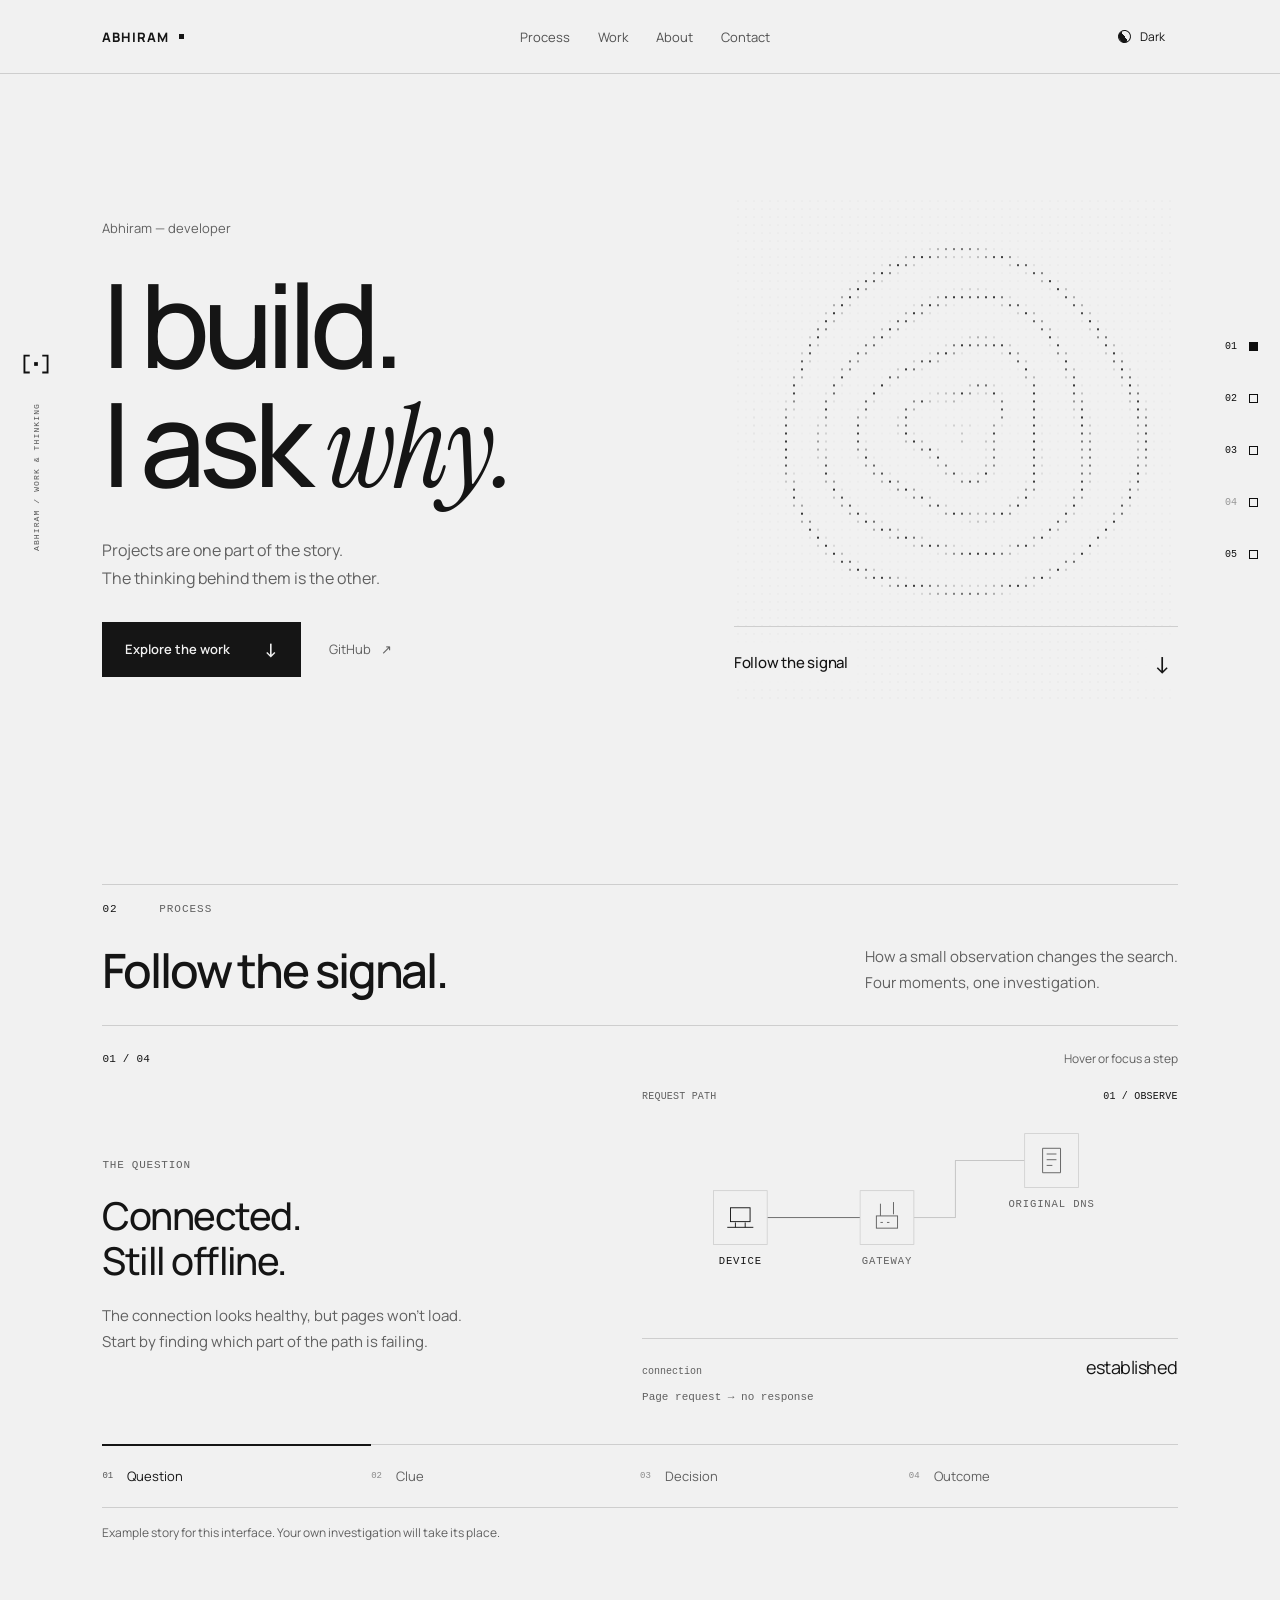
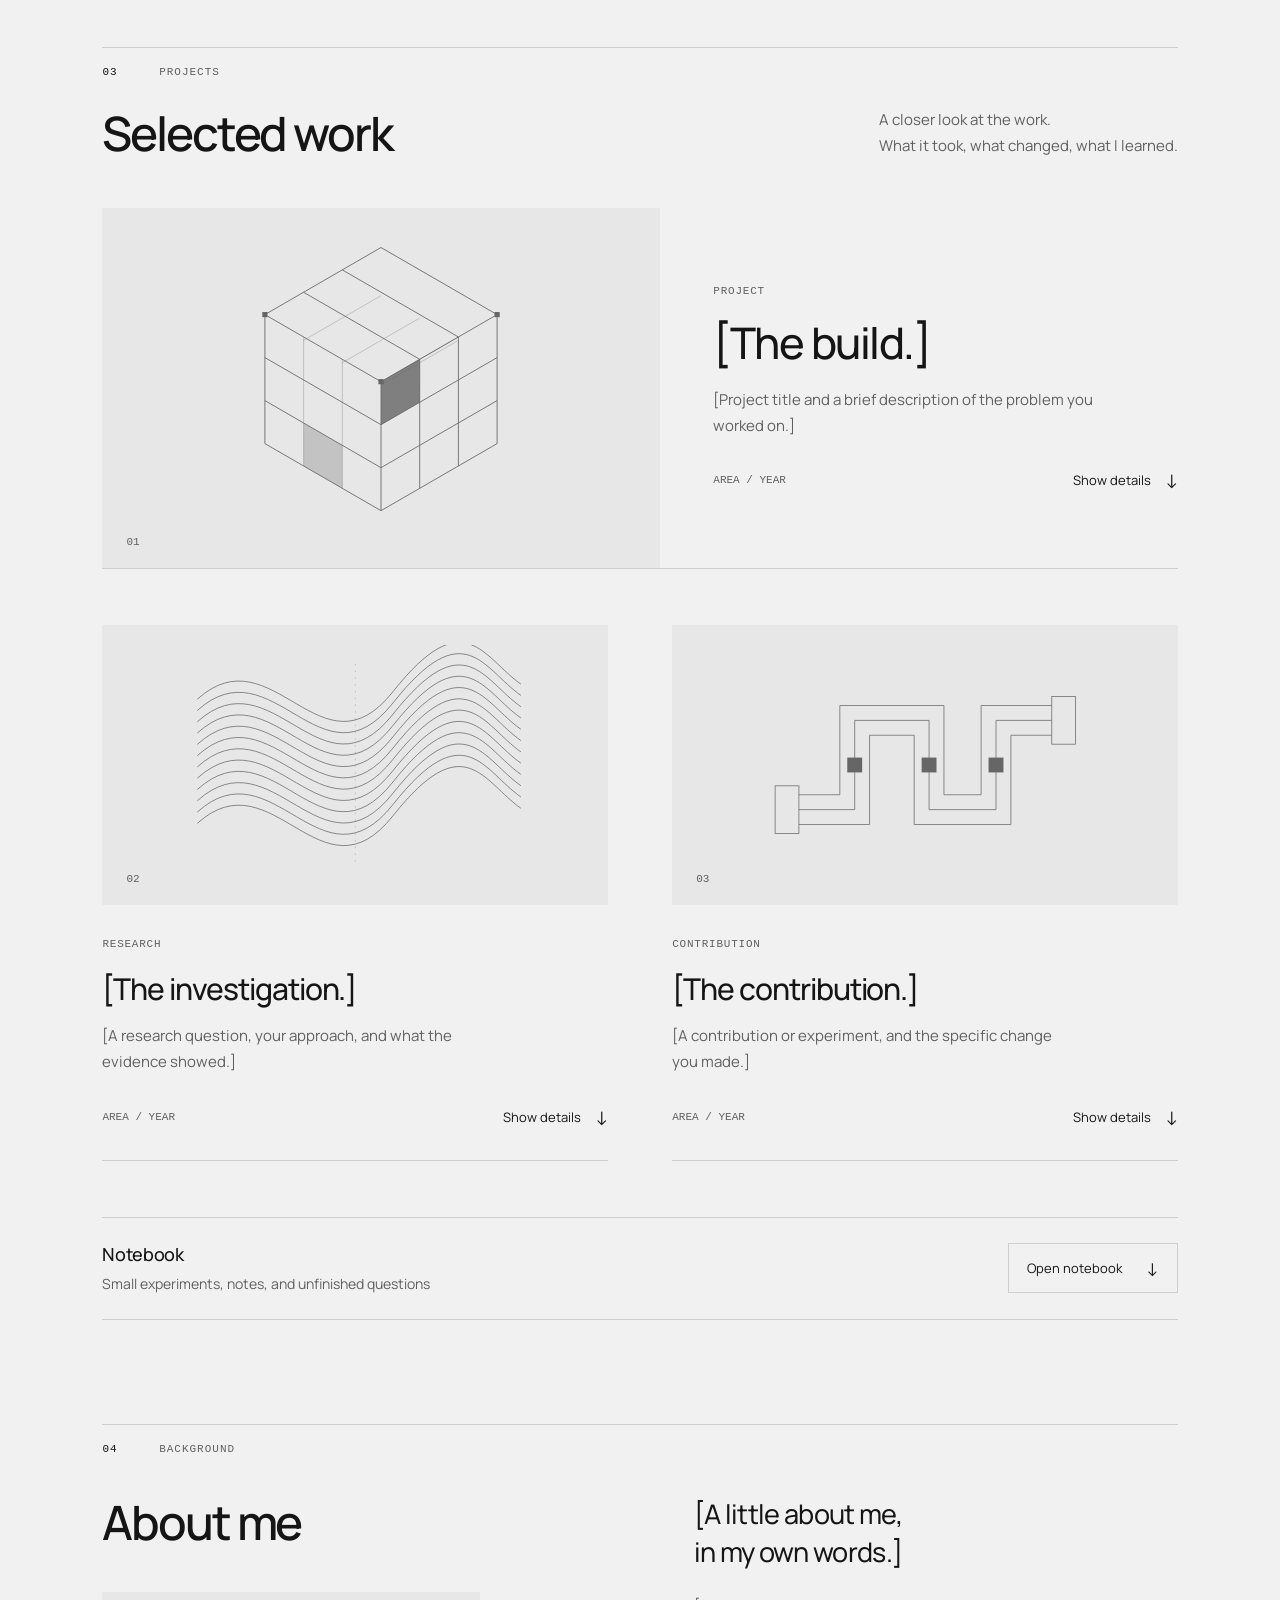
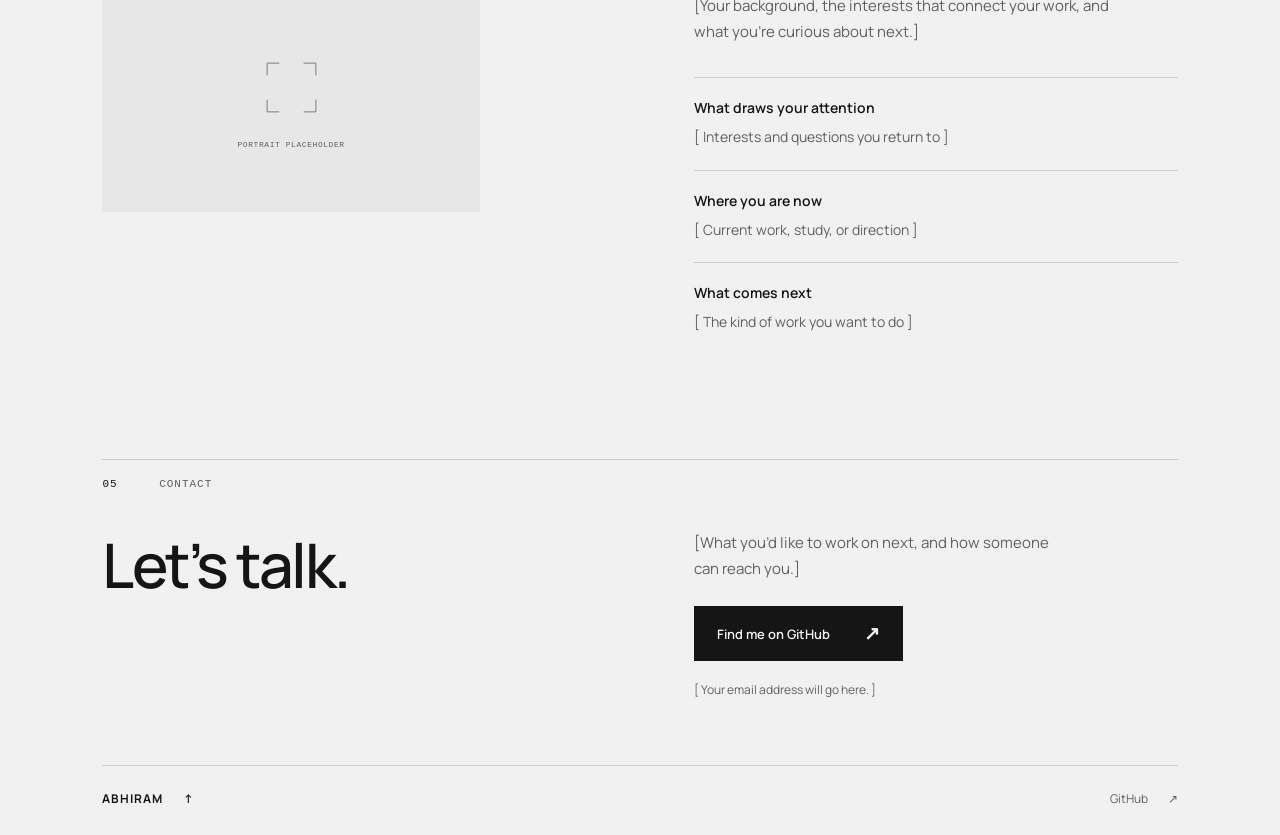
==== index.html @ 089c6322 "feat: refine interface and add touch-friendly mobile navigation" ====
<!doctype html>
<html lang="en">
<head>
  <meta charset="UTF-8">
  <meta name="viewport" content="width=device-width, initial-scale=1, viewport-fit=cover">
  <meta name="description" content="Abhiram’s developer portfolio. Projects, experiments, and the thinking behind them. Content preview.">
  <meta name="theme-color" content="#f1f1f1">
  <script>
    (() => {
      let theme;
      try { theme = localStorage.getItem('portfolio-theme'); } catch {}
      document.documentElement.dataset.theme = theme === 'dark' || theme === 'light'
        ? theme : matchMedia('(prefers-color-scheme: dark)').matches ? 'dark' : 'light';
    })();
  </script>
  <title>Abhiram — Work &amp; thinking</title>
  <link rel="icon" href="./favicon.svg" type="image/svg+xml">
  <link rel="preload" href="./assets/fonts/manrope-variable.ttf" as="font" type="font/ttf" crossorigin>
  <link rel="stylesheet" href="./styles.css?v=20261021.ui">
  <script src="./app.js?v=20261021.ui" defer></script>
</head>
<body>
  <a class="skip-link" href="#main">Skip to content</a>
  <header class="site-header" data-adaptive>
    <a class="wordmark" href="#top" aria-label="Abhiram, back to top">ABHIRAM<span class="brand-pixel" aria-hidden="true"></span></a>
    <nav aria-label="Main navigation">
      <a class="mobile-home" href="#top">Top</a>
      <a href="#story">Process</a>
      <a href="#work">Work</a>
      <a href="#about">About</a>
      <a href="#contact">Contact</a>
    </nav>
    <div class="header-tools">
      <button class="theme-toggle" type="button" aria-label="Switch to dark mode" aria-pressed="false">
        <span class="theme-symbol" aria-hidden="true"></span><span class="theme-label">Dark</span>
      </button>
    </div>
  </header>

  <a class="identity-rail" href="#top" aria-label="Abhiram, return to top">
    <svg viewBox="0 0 48 48" aria-hidden="true"><path d="M4 9h10v3H7v24h7v3H4zm30 0h10v30H34v-3h7V12h-7z" fill="currentColor"/><path d="M21 21h6v6h-6z" fill="currentColor"/></svg>
    <span aria-hidden="true">ABHIRAM / WORK &amp; THINKING</span>
  </a>

  <aside class="page-index" aria-label="Page sections">
    <a href="#top" aria-label="Introduction" data-label="Intro" aria-current="location"><span>01</span></a>
    <a href="#story" aria-label="Interactive story" data-label="Process"><span>02</span></a>
    <a href="#work" aria-label="Selected work" data-label="Work"><span>03</span></a>
    <a href="#about" aria-label="About" data-label="About"><span>04</span></a>
    <a href="#contact" aria-label="Contact" data-label="Contact"><span>05</span></a>
    <i class="index-runner" aria-hidden="true"><b></b><b></b><b></b></i>
  </aside>

  <a class="fixed-top" href="#top" aria-label="Back to top" data-adaptive><span aria-hidden="true">↑</span><small aria-hidden="true">TOP</small></a>

  <main id="main">
    <section class="hero section" id="top" aria-labelledby="hero-title">
      <div class="hero-grid">
        <div class="hero-copy">
          <p class="hero-intro">Abhiram — developer</p>
          <h1 id="hero-title">I build.<br>I ask <em>why.</em></h1>
          <p class="hero-description">Projects are one part of the story.<br> The thinking behind them is the other.</p>
          <div class="hero-actions"><a class="button solid pixel-surface" data-invert-surface href="#work" data-pixels="follow"><canvas aria-hidden="true"></canvas><span data-shield>Explore the work <span aria-hidden="true">↓</span></span></a><a class="inline-link" href="https://github.com/k-abhiram21" target="_blank" rel="noreferrer">GitHub <span aria-hidden="true">↗</span></a></div>
        </div>
        <a class="hero-art pixel-surface" href="#story" data-pixels="follow" data-pixel-mark="contours" aria-label="Explore the interactive story">
          <canvas aria-hidden="true"></canvas>
          <div class="art-bottom"><span>Follow the signal</span><span class="art-link-icon" aria-hidden="true">↓</span></div>
        </a>
      </div>
    </section>

    <section class="story section" id="story" aria-labelledby="story-title">
      <div class="section-topline"><span><b>02</b> PROCESS</span></div>
      <div class="story-heading-row" data-reveal><h2 id="story-title">Follow the signal.</h2><p>How a small observation changes the search.<br>Four moments, one investigation.</p></div>
      <div class="story-machine pixel-surface" data-reveal data-pixels="follow">
        <canvas aria-hidden="true"></canvas>

        <div class="story-top" data-shield><span id="story-counter">01 / 04</span><span class="story-instruction"><span class="hover-instruction">Hover or focus a step</span><span class="touch-instruction">Tap a step to explore</span></span></div>
        <div class="story-content">
          <div class="story-copy" aria-live="polite" aria-atomic="true" data-shield>
            <p class="eyebrow" id="story-eyebrow">THE QUESTION</p>
            <h3 id="story-heading">Connected.<br>Still offline.</h3>
            <p id="story-description">The connection looks healthy, but pages won’t load. Start by finding which part of the path is failing.</p>
          </div>
          <div class="investigation-visual" data-pixel-occluder>
            <div class="trace-caption"><span>REQUEST PATH</span><span id="trace-status">01 / OBSERVE</span></div>
            <div class="signal-diagram" data-step="0" aria-hidden="true">
              <svg class="network-map" viewBox="0 0 540 270">
                <path class="route route-link" d="M95 132H209"/>
                <path class="route route-original" d="M275 132H326V62H411"/>
                <path class="route route-alternate" d="M275 132H326V208H411"/>
                <path class="packet packet-link" pathLength="100" d="M95 132H209"/>
                <path class="packet packet-original" pathLength="100" d="M275 132H326V62H411"/>
                <path class="packet packet-alternate" pathLength="100" d="M275 132H326V208H411"/>
                <g class="network-node device-node" transform="translate(62 132)"><rect class="node-frame" x="-33" y="-33" width="66" height="66"/><g class="map-icon"><rect x="-12" y="-12" width="24" height="17"/><path d="M-16 12h32M-6 6v6m12-6v6"/></g><text y="57">DEVICE</text></g>
                <g class="network-node gateway-node" transform="translate(242 132)"><rect class="node-frame" x="-33" y="-33" width="66" height="66"/><g class="map-icon"><rect x="-13" y="-2" width="26" height="15"/><path d="M-8-2v-15m16 13v-15M-8 6h3m5 0h3"/></g><text y="57">GATEWAY</text></g>
                <g class="network-node original-node" transform="translate(444 62)"><rect class="node-frame" x="-33" y="-33" width="66" height="66"/><g class="map-icon"><path d="M-11-15h22v30h-22zM-6-8H6M-6-1H6M-6 6h7"/></g><text y="57">ORIGINAL DNS</text><text class="failure-note" y="-48">TIMEOUT</text></g>
                <g class="network-node alternate-node" transform="translate(444 208)"><rect class="node-frame" x="-33" y="-33" width="66" height="66"/><g class="map-icon alternate-server"><path d="M-11-15h22v30h-22zM-6-8H6M-6-1H6M-6 6h7"/></g><path class="resolved-check" d="M-12 0l8 8L13-9"/><text y="57">ALTERNATE DNS</text></g>
                <g class="fault-marker" transform="translate(351 62)"><rect x="-8" y="-8" width="16" height="16"/><path d="M-3-3l6 6m0-6l-6 6"/></g>
              </svg>
            </div>
            <div class="trace-readout"><div><span class="readout-key" id="trace-command">connection</span><span id="trace-result">established</span></div><div class="trace-detail" id="trace-detail">Page request → no response</div></div>
          </div>
        </div>
        <div class="story-controls" data-shield style="--step:0">
          <div class="story-steps" role="group" aria-label="Choose a story step">
            <button type="button" data-step="0" aria-pressed="true"><span>01</span> Question</button>
            <button type="button" data-step="1" aria-pressed="false"><span>02</span> Clue</button>
            <button type="button" data-step="2" aria-pressed="false"><span>03</span> Decision</button>
            <button type="button" data-step="3" aria-pressed="false"><span>04</span> Outcome</button>
          </div>
        </div>
      </div>
      <p class="section-footnote">Example story for this interface. Your own investigation will take its place.</p>
    </section>

    <section class="work section" id="work" aria-labelledby="work-title">
      <div class="section-topline"><span><b>03</b> PROJECTS</span></div>
      <div class="work-heading-row" data-reveal><h2 id="work-title">Selected work</h2><p>A closer look at the work.<br>What it took, what changed, what I learned.</p></div>
      <details class="project featured" data-reveal>
        <summary class="pixel-surface" data-pixels="follow">
          <canvas aria-hidden="true"></canvas>
          <div class="project-visual visual-one" aria-hidden="true"><span class="cover-index">01</span><svg class="cover-art architecture-art" data-pixel-occluder viewBox="0 0 500 360"><g fill="none" stroke="currentColor" stroke-width="1"><path d="M115 135l135-78 135 78v150l-135 78-135-78z" transform="translate(0 -35)"/><path d="M115 100l135 78 135-78M250 178v150M160 74l135 78v150M205 48l135 78v150M115 150l135 78 135-78M115 200l135 78 135-78"/><path d="M160 126v150m45-124v150M250 78l-90 52m135-26l-90 52m135-26l-90 52M295 152l-45 26m90-52l-45 26" opacity=".35"/></g><g fill="currentColor"><path d="M250 178l45-26v50l-45 26z" opacity=".8"/><path d="M160 226l45 26v50l-45-26z" opacity=".28"/><rect x="247" y="175" width="6" height="6"/><rect x="112" y="97" width="6" height="6"/><rect x="382" y="97" width="6" height="6"/></g></svg></div>
          <div class="project-copy" data-shield><span class="eyebrow">PROJECT</span><h3>[The build.]</h3><p>[Project title and a brief description of the problem you worked on.]</p><div class="project-meta"><span>AREA / YEAR</span><span class="project-open"><span class="when-closed">Show details</span><span class="when-open">Close details</span><i aria-hidden="true">↓</i></span></div></div>
        </summary>
        <div class="project-detail"><div><h4 class="eyebrow">THE PROBLEM</h4><p>A concrete question or constraint.</p></div><div><h4 class="eyebrow">THE APPROACH</h4><p>Your decisions and contribution.</p></div><div><h4 class="eyebrow">THE EVIDENCE</h4><p>An outcome, limitation, or lesson.</p></div></div>
      </details>
      <div class="project-pair" data-reveal>
        <details class="project">
          <summary class="pixel-surface" data-pixels="follow"><canvas aria-hidden="true"></canvas><div class="project-visual visual-two" aria-hidden="true"><span class="cover-index">02</span><svg class="cover-art research-art" data-pixel-occluder viewBox="0 0 500 320"><g fill="none" stroke="currentColor" stroke-width="1"><path d="M40 72C140 -18 205 182 300 62S420 17 470 52"/><path d="M40 87C140 -3 205 197 300 77S420 32 470 67"/><path d="M40 102C140 12 205 212 300 92S420 47 470 82"/><path d="M40 117C140 27 205 227 300 107S420 62 470 97"/><path d="M40 132C140 42 205 242 300 122S420 77 470 112"/><path d="M40 147C140 57 205 257 300 137S420 92 470 127"/><path d="M40 162C140 72 205 272 300 152S420 107 470 142"/><path d="M40 177C140 87 205 287 300 167S420 122 470 157"/><path d="M40 192C140 102 205 302 300 182S420 137 470 172"/><path d="M40 207C140 117 205 317 300 197S420 152 470 187"/><path d="M40 222C140 132 205 332 300 212S420 167 470 202"/><path d="M40 237C140 147 205 347 300 227S420 182 470 217"/></g><path d="M250 25v270" stroke="currentColor" stroke-dasharray="2 7" opacity=".4"/></svg></div><div class="project-copy" data-shield><span class="eyebrow">RESEARCH</span><h3>[The investigation.]</h3><p>[A research question, your approach, and what the evidence showed.]</p><div class="project-meta"><span>AREA / YEAR</span><span class="project-open"><span class="when-closed">Show details</span><span class="when-open">Close details</span><i aria-hidden="true">↓</i></span></div></div></summary>
          <div class="project-detail"><div><h4 class="eyebrow">THE QUESTION</h4><p>What you wanted to understand.</p></div><div><h4 class="eyebrow">THE LEARNING</h4><p>What the evidence actually showed.</p></div></div>
        </details>
        <details class="project">
          <summary class="pixel-surface" data-pixels="follow"><canvas aria-hidden="true"></canvas><div class="project-visual visual-three" aria-hidden="true"><span class="cover-index">03</span><svg class="cover-art contribution-art" data-pixel-occluder viewBox="0 0 500 320"><g fill="none" stroke="currentColor" stroke-width="1"><path d="M80 220h75V100h100v120h90V100h75M80 200h55V80h140v120h50V80h95M80 240h95V120h60v120h130V120h55"/><rect x="48" y="188" width="32" height="64"/><rect x="420" y="68" width="32" height="64"/></g><g fill="currentColor"><rect x="145" y="150" width="20" height="20"/><rect x="245" y="150" width="20" height="20"/><rect x="335" y="150" width="20" height="20"/></g></svg></div><div class="project-copy" data-shield><span class="eyebrow">CONTRIBUTION</span><h3>[The contribution.]</h3><p>[A contribution or experiment, and the specific change you made.]</p><div class="project-meta"><span>AREA / YEAR</span><span class="project-open"><span class="when-closed">Show details</span><span class="when-open">Close details</span><i aria-hidden="true">↓</i></span></div></div></summary>
          <div class="project-detail"><div><h4 class="eyebrow">THE STARTING POINT</h4><p>The idea or limitation behind the work.</p></div><div><h4 class="eyebrow">THE RESULT</h4><p>A useful observation or next question.</p></div></div>
        </details>
      </div>
      <details class="notebook" id="notebook" data-reveal>
        <summary>
          <span class="notebook-label">Notebook<small>Small experiments, notes, and unfinished questions</small></span>
          <span class="notebook-action pixel-surface" data-pixels="clockwise"><canvas aria-hidden="true"></canvas><span data-shield><span class="when-closed">Open notebook</span><span class="when-open">Close notebook</span><i aria-hidden="true">↓</i></span></span>
        </summary>
        <div class="notebook-body"><p>[ A short note or experiment ]</p><p>[ An interesting failure or observation ]</p><p>[ A question still worth asking ]</p></div>
      </details>
    </section>

    <section class="about section" id="about" aria-labelledby="about-title">
      <div class="section-topline"><span><b>04</b> BACKGROUND</span></div>
      <div class="about-grid" data-reveal><div><h2 id="about-title">About me</h2><div class="portrait-placeholder pixel-surface" data-pixels="follow"><canvas aria-hidden="true"></canvas><span class="portrait-frame" aria-hidden="true"><svg viewBox="0 0 80 80"><path d="M10 25V10h15m30 0h15v15m0 30v15H55m-30 0H10V55"/></svg></span><small data-shield>PORTRAIT PLACEHOLDER</small></div></div><div class="about-copy"><p class="about-lead">[A little about me,<br>in my own words.]</p><p>[Your background, the interests that connect your work, and what you’re curious about next.]</p><div class="context-row"><div><h3>What draws your attention</h3><p>[ Interests and questions you return to ]</p></div></div><div class="context-row"><div><h3>Where you are now</h3><p>[ Current work, study, or direction ]</p></div></div><div class="context-row"><div><h3>What comes next</h3><p>[ The kind of work you want to do ]</p></div></div></div></div>
    </section>

    <section class="contact section" id="contact" aria-labelledby="contact-title">
      <div class="section-topline"><span><b>05</b> CONTACT</span></div>
      <div class="contact-grid" data-reveal><h2 id="contact-title">Let’s talk.</h2><div><p>[What you’d like to work on next, and how someone can reach you.]</p><a class="button solid pixel-surface" data-invert-surface href="https://github.com/k-abhiram21" target="_blank" rel="noreferrer" data-pixels="follow"><canvas aria-hidden="true"></canvas><span data-shield>Find me on GitHub <span aria-hidden="true">↗</span></span></a><p class="contact-note">[ Your email address will go here. ]</p></div></div>
      <footer class="site-footer"><a href="#top">ABHIRAM <span aria-hidden="true">↑</span></a><a href="https://github.com/k-abhiram21" target="_blank" rel="noreferrer">GitHub <span aria-hidden="true">↗</span></a></footer>
    </section>
  </main>
</body>
</html>
---- styles.css ----
@font-face{font-family:Manrope;src:url('./assets/fonts/manrope-variable.ttf') format('truetype');font-weight:200 800;font-style:normal;font-display:swap}
@font-face{font-family:'Instrument Serif';src:url('./assets/fonts/instrument-serif-italic.ttf') format('truetype');font-weight:400;font-style:italic;font-display:swap}
:root{--surface:#f1f1f1;--ink:#151515;--muted:#606060;--line:#cecece;--panel:#e7e7e7;--detail:#e9e9e9;--pixel-ink:#151515;--inverse-surface:#151515;--inverse-ink:#f1f1f1;--inverse-line:#454545;--graphic:#666;--sans:Manrope,Arial,Helvetica,sans-serif;--serif:'Instrument Serif',Georgia,serif;--mono:ui-monospace,SFMono-Regular,Consolas,monospace;--gutter:clamp(84px,8vw,132px);--ease:cubic-bezier(.2,.75,.2,1);color-scheme:light}
:root[data-theme="dark"]{--surface:#101010;--ink:#efefef;--muted:#a1a1a1;--line:#363636;--panel:#191919;--detail:#181818;--pixel-ink:#efefef;--inverse-surface:#efefef;--inverse-ink:#151515;--inverse-line:#ccc;--graphic:#a8a8a8;color-scheme:dark}
*{box-sizing:border-box}
html{scroll-behavior:smooth;scroll-padding-top:106px}
body{margin:0;background:var(--surface);color:var(--ink);font-family:var(--sans);font-size:16px;font-kerning:normal;-webkit-font-smoothing:antialiased}
::selection{background:var(--ink);color:var(--surface)}
a{color:inherit;text-decoration:none}
button,summary,a{-webkit-tap-highlight-color:transparent;touch-action:manipulation}
button{font:inherit;color:inherit;cursor:pointer}
h1,h2,h3,h4,p{margin:0}
h1,h2,h3{text-wrap:balance}
p{text-wrap:pretty}
em{font-family:var(--serif);font-weight:400;font-style:italic;letter-spacing:-.025em}
svg{display:block}
[hidden]{display:none!important}
:focus-visible{outline:1px solid currentColor;outline-offset:6px}
button:focus:not(:focus-visible){outline:none}
.skip-link{position:fixed;z-index:100;left:12px;top:12px;background:var(--ink);color:var(--surface);padding:15px;transform:translateY(-180%)}
.skip-link:focus{transform:translateY(0)}
/* Opaque fixed controls retain a readable, pixel-precise color wipe. */
[data-adaptive]{--chrome-surface:var(--surface);--chrome-ink:var(--ink);--chrome-line:var(--line);color:var(--chrome-ink);background:var(--chrome-surface)}
.chrome-window{position:fixed;z-index:22;overflow:hidden;pointer-events:none;display:none}
[data-chrome-copy]{--chrome-surface:var(--inverse-surface);--chrome-ink:var(--inverse-ink);--chrome-line:var(--inverse-line);position:absolute!important;right:auto!important;bottom:auto!important;color:var(--chrome-ink);background:var(--chrome-surface);pointer-events:none!important}
[data-chrome-copy] *{pointer-events:none!important}
.site-header{position:fixed;z-index:20;inset:0 0 auto;display:flex;align-items:center;justify-content:space-between;gap:28px;min-height:74px;padding:12px var(--gutter);border-bottom:1px solid var(--chrome-line)}
.wordmark{display:flex;align-items:center;min-height:44px;gap:10px;font-size:13px;letter-spacing:.08em;font-weight:750}
.brand-pixel{width:5px;height:5px;background:currentColor}
.site-header nav{display:flex;gap:28px;font:13px var(--sans)}
.site-header nav a{position:relative;display:flex;align-items:center;min-height:44px;padding:12px 0;opacity:.72;transition:opacity .2s}
.site-header nav .mobile-home{display:none}
.site-header nav a[aria-current]{opacity:1}
.site-header nav a::after{content:'';position:absolute;left:0;right:0;bottom:2px;border-bottom:1px solid currentColor;transform:scaleX(0);transform-origin:left;transition:transform .22s var(--ease)}
.site-header nav a[aria-current]::after{transform:scaleX(1)}
.theme-toggle{display:flex;align-items:center;justify-content:center;gap:9px;min-height:44px;min-width:72px;padding:8px;border:1px solid transparent;background:transparent;font:12px var(--sans)}
.theme-toggle:active{border-color:var(--chrome-line)}
.theme-symbol{width:13px;height:13px;border:1px solid currentColor;border-radius:50%;background:linear-gradient(90deg,currentColor 50%,transparent 50%);transform:rotate(-35deg)}
:root[data-theme="dark"] .theme-symbol{transform:rotate(145deg)}
.identity-rail{position:fixed;z-index:19;left:18px;top:50%;transform:translateY(-50%);display:flex;align-items:center;flex-direction:column;gap:24px;width:36px;color:#fff;mix-blend-mode:difference}
.identity-rail svg{width:30px;height:30px}
.identity-rail>span{writing-mode:vertical-rl;transform:rotate(180deg);white-space:nowrap;font:8px var(--mono);letter-spacing:.14em;opacity:.7}
.page-index{position:fixed;z-index:19;right:22px;top:50%;transform:translateY(-50%);display:flex;flex-direction:column;gap:8px;color:#fff;mix-blend-mode:difference}
.page-index a{position:relative;display:flex;align-items:center;justify-content:flex-end;gap:12px;min-height:44px;min-width:44px;font:10px var(--mono)}
.page-index a::after{content:'';width:7px;height:7px;border:1px solid currentColor}
.page-index a[aria-current]::after{background:currentColor}
.page-index span{opacity:.4;transition:opacity .2s}
.page-index a[aria-current] span,.page-index a:hover span,.page-index a:focus-visible span{opacity:1}
.page-index a::before{content:attr(data-label);position:absolute;right:55px;opacity:0;transform:translateX(5px);transition:opacity .2s,transform .2s;pointer-events:none}
.page-index a:hover::before,.page-index a:focus-visible::before{opacity:1;transform:translateX(0)}
.index-runner{position:absolute;top:0;right:3px;width:3px;height:3px;pointer-events:none}
.index-runner b{position:absolute;right:0;top:0;width:3px;height:3px;background:currentColor;transition:opacity .18s}
.index-runner b:nth-child(2){top:-6px;opacity:0}.index-runner b:nth-child(3){top:-12px;opacity:0}
.page-index[data-direction="up"] .index-runner b:nth-child(2){top:6px}.page-index[data-direction="up"] .index-runner b:nth-child(3){top:12px}
.page-index[data-moving="true"] .index-runner b:nth-child(2){opacity:.6}.page-index[data-moving="true"] .index-runner b:nth-child(3){opacity:.25}
.fixed-top{position:fixed;z-index:19;right:18px;bottom:20px;width:44px;min-height:54px;display:flex;flex-direction:column;align-items:center;justify-content:center;gap:4px;border:1px solid var(--chrome-line);opacity:0;visibility:hidden;transition:opacity .18s}
.fixed-top>span{font-size:22px;line-height:1}.fixed-top small{font:8px var(--mono)}
.has-scrolled .fixed-top{opacity:1;visibility:visible}
.section{position:relative;scroll-margin-top:-48px;padding:76px max(var(--gutter),calc((100vw - 1300px)/2));background:var(--surface);color:var(--ink)}
.section-topline{border-top:1px solid var(--line);padding-top:18px;font:11px var(--mono);letter-spacing:.09em;color:var(--muted)}
.section-topline b{font-weight:400;color:var(--ink);display:inline-block;margin-right:34px}
h2{font-size:clamp(36px,3.7vw,52px);font-weight:550;letter-spacing:-.045em;line-height:1.15}
.pixel-surface{position:relative;isolation:isolate;overflow:hidden}
.pixel-surface>canvas{position:absolute;inset:0;width:100%;height:100%;z-index:-1;pointer-events:none}
.button{display:inline-flex;align-items:center;justify-content:center;min-height:54px;min-width:180px;padding:17px 22px;border:1px solid var(--ink);background:transparent;font-size:13px;font-weight:600}
.button>span{display:flex;align-items:center;justify-content:space-between;gap:34px}
.button>span>span{font-size:19px;line-height:1;transition:transform .2s var(--ease)}
.button:focus-visible>span>span{transform:translate(2px,-2px)}
.button.solid{--pixel-ink:var(--surface);background:var(--ink);color:var(--surface)}
.button.quiet{border-color:var(--line)}
.inline-link{display:inline-flex;align-items:center;gap:10px;padding:14px 0;font:13px var(--sans);color:var(--muted)}
.inline-link:focus-visible{color:var(--ink)}
.hero{scroll-margin-top:0;min-height:92svh;padding-top:124px;padding-bottom:56px;display:flex;flex-direction:column}
.hero-grid{flex:1;display:grid;grid-template-columns:1.25fr 1fr;align-items:center;gap:6vw;padding:24px 0}
.hero-intro{display:flex;align-items:center;gap:12px;margin-bottom:28px;font:13px var(--sans);color:var(--muted)}
h1{font-size:clamp(84px,9.1vw,142px);line-height:1.02;font-weight:500;letter-spacing:-.06em}
h1 em{letter-spacing:-.025em;margin-left:.025em}
.hero-description{max-width:390px;font-size:16px;line-height:1.75;color:var(--muted);margin:28px 0 30px}
.hero-actions{display:flex;align-items:center;gap:28px}
.hero-art{display:block;width:100%;aspect-ratio:1/1.13;max-height:530px;background:transparent;cursor:pointer}
.art-bottom{position:absolute;bottom:0;left:0;right:0;display:flex;align-items:center;justify-content:space-between;border-top:1px solid var(--line);padding:20px 0;font-size:15px;font-weight:500;letter-spacing:-.015em}
.art-link-icon{display:grid;place-items:center;width:32px;height:32px;font-size:23px;transition:transform .25s var(--ease)}
.hero-art:focus-visible .art-link-icon{transform:translateY(3px)}
.story{padding-top:56px;padding-bottom:24px}
.story-heading-row,.work-heading-row{display:flex;align-items:flex-end;justify-content:space-between;gap:40px;margin:28px 0}
.story-heading-row>p,.work-heading-row>p{max-width:320px;color:var(--muted);font-size:15px;line-height:1.7;padding-bottom:2px}
.story-machine{padding:24px 0 0;border-top:1px solid var(--line);border-bottom:1px solid var(--line)}
.story-top{display:flex;align-items:center;justify-content:space-between;font:11px var(--mono);letter-spacing:.02em;color:var(--muted)}
.story-top>span:first-child{color:var(--ink)}
.story-instruction{font:12px var(--sans);letter-spacing:0}
.touch-instruction{display:none}
.story-content{display:grid;grid-template-columns:1fr 1.25fr;gap:8%;align-items:center;min-height:310px;padding:24px 0}
.eyebrow{font:11px/1.6 var(--mono);font-weight:400;letter-spacing:.07em;color:var(--muted)}
.story-copy h3{font-size:clamp(30px,3vw,42px);line-height:1.15;font-weight:500;letter-spacing:-.04em;margin:20px 0}
.story-copy>p:last-child{max-width:365px;color:var(--muted);font-size:15px;line-height:1.75}
.investigation-visual{min-width:0;padding:0 0 0 14px}
.trace-caption{display:flex;align-items:center;justify-content:space-between;gap:16px;font:10px var(--mono);letter-spacing:.02em;color:var(--muted)}
.trace-caption>span:last-child{color:var(--ink)}
.signal-diagram{padding:8px 0}
.network-map{display:block;width:100%;height:auto;max-height:220px;overflow:visible}
.network-map .route{fill:none;stroke:var(--ink);stroke-width:1.1;opacity:.22}
.network-map .route-link{opacity:.65}
.network-map .route-alternate{opacity:0;transition:opacity .3s}
.network-node{color:var(--muted);transition:opacity .3s}
.network-node .node-frame{fill:var(--surface);stroke:var(--line);stroke-width:1}
.network-node .map-icon{fill:none;stroke:currentColor;stroke-width:1.15;stroke-linejoin:miter}
.network-node text{fill:currentColor;stroke:none;font:13px var(--mono);text-anchor:middle;letter-spacing:.08em}
.network-node.device-node{color:var(--ink)}
.original-node{opacity:1}
.alternate-node{opacity:0}
.network-map .packet{fill:none;stroke:var(--ink);stroke-width:3;stroke-dasharray:2 100;stroke-dashoffset:105;opacity:0}
.network-map .failure-note{font-size:8px;opacity:0}
.fault-marker{opacity:0;transition:opacity .2s}
.fault-marker rect{fill:var(--surface);stroke:none}.fault-marker path{fill:none;stroke:var(--ink);stroke-width:1.5}
.resolved-check{display:none;fill:none;stroke:currentColor;stroke-width:1.5}
.signal-diagram[data-step="0"] .packet-link{opacity:1;animation:packet-arrive 1s var(--ease) both}
.signal-diagram[data-step="1"] .original-node{opacity:1;color:var(--ink)}
.signal-diagram[data-step="1"] .failure-note,.signal-diagram[data-step="1"] .fault-marker{opacity:1}
.signal-diagram[data-step="1"] .route-original{stroke-dasharray:3 6;opacity:.7}
.signal-diagram[data-step="1"] .packet-original{opacity:1;animation:packet-arrive .9s var(--ease) both}
.signal-diagram[data-step="2"] .alternate-node,.signal-diagram[data-step="3"] .alternate-node{opacity:1;color:var(--ink)}
.signal-diagram[data-step="2"] .route-alternate,.signal-diagram[data-step="3"] .route-alternate{opacity:1}
.signal-diagram[data-step="2"] .alternate-node .node-frame,.signal-diagram[data-step="3"] .alternate-node .node-frame{stroke:var(--ink)}
.signal-diagram[data-step="2"] .packet-alternate{opacity:1;animation:packet-arrive .9s var(--ease) both}
.signal-diagram[data-step="3"] .packet-alternate{opacity:1;animation:packet-resolved .9s var(--ease) both}
.signal-diagram[data-step="3"] .alternate-node .node-frame{fill:var(--ink)}
.signal-diagram[data-step="3"] .alternate-server{opacity:0}
.signal-diagram[data-step="3"] .resolved-check{display:block;stroke:var(--surface)}
.signal-diagram[data-step="3"] .gateway-node{color:var(--ink)}
@keyframes packet-arrive{from{stroke-dashoffset:0;opacity:1}95%{opacity:1}to{stroke-dashoffset:-100;opacity:0}}
@keyframes packet-resolved{from{stroke-dashoffset:0;opacity:1}95%{opacity:1}to{stroke-dashoffset:-100;opacity:0}}
.trace-readout{border-top:1px solid var(--line);padding:16px 0 0;font:10px/1.6 var(--mono)}
.trace-readout>div:first-child{display:flex;align-items:baseline;justify-content:space-between;gap:16px}
.readout-key{color:var(--muted)}
#trace-result{font:18px var(--sans);letter-spacing:-.03em}
.trace-detail{font:11px/1.7 var(--mono);color:var(--muted);min-height:32px;margin-top:8px}
.story-controls{position:relative;border-top:1px solid var(--line)}
.story-controls::before{content:'';position:absolute;top:-1px;left:0;width:25%;height:2px;background:var(--ink);transform:translateX(calc(var(--step) * 100%));transition:transform .35s var(--ease)}
.story-steps{display:grid;grid-template-columns:repeat(4,1fr)}
.story-steps button{display:flex;align-items:center;gap:14px;padding:22px 10px 22px 0;min-height:62px;border:0;background:none;color:var(--muted);font-size:13px;text-align:left;transition:color .2s}
.story-steps button>span{font:9px var(--mono);opacity:.7}
.story-steps button[aria-pressed="true"]{color:var(--ink)}
.story-steps button:focus-visible{outline-offset:-5px}
.section-footnote{margin-top:15px;font:12px/1.6 var(--sans);color:var(--muted)}
.work{padding-top:80px;padding-bottom:24px}
.work-heading-row{margin-bottom:48px}
.project{border-bottom:1px solid var(--line)}
.project summary{display:block;list-style:none;cursor:pointer}
.project summary::-webkit-details-marker,.notebook summary::-webkit-details-marker{display:none}
.featured summary{display:grid;grid-template-columns:1.2fr 1fr;gap:5%}
.project-visual{position:relative;display:grid;place-items:center;height:280px;background:var(--panel);overflow:hidden;z-index:-2}
.featured .project-visual{height:360px}
.cover-index{position:absolute;left:24px;bottom:20px;font:11px var(--mono);color:var(--muted)}
.cover-art{width:80%;height:88%;color:var(--graphic)}
.architecture-art{max-width:430px;transform:translateY(-5px)}
.research-art{width:88%;height:86%}
.contribution-art{width:88%;height:85%}
.project-copy{padding:25px 0 30px}
.featured .project-copy{display:flex;flex-direction:column;justify-content:center;padding:20px 0}
.project h3{font-size:30px;font-weight:500;line-height:1.25;letter-spacing:-.035em;margin:16px 0}
.featured h3{font-size:clamp(32px,3.4vw,46px)}
.project-copy>p{font-size:15px;color:var(--muted);line-height:1.75;max-width:380px}
.project-meta{display:flex;align-items:center;justify-content:space-between;gap:20px;margin-top:28px;font:11px var(--mono);color:var(--muted)}
.project-open{display:inline-flex;align-items:center;gap:14px;font:13px var(--sans);color:var(--ink)}
.project-open i{display:inline-block;font-size:19px;font-style:normal;transition:transform .2s}

.project[open] .project-open i{transform:rotate(180deg)}
.project .when-open,.project[open] .when-closed{display:none}.project[open] .when-open{display:inline}
.project-detail{display:grid;grid-template-columns:repeat(auto-fit,minmax(130px,1fr));gap:30px;background:transparent;border-top:1px solid var(--line);padding:24px 0 0;margin-top:24px}
.project-detail p{margin-top:10px;font-size:14px;color:var(--muted);line-height:1.75}
.project-detail h4{font-weight:400}
.project[open]{padding-bottom:24px}
.project:focus-within{border-color:var(--ink)}
.project-pair{display:grid;grid-template-columns:1fr 1fr;align-items:start;gap:6%;margin-top:56px}
.project-pair>.project:last-child{margin-top:0}
.project-pair>.project:last-child .project-visual{height:280px}
.project-pair .project-copy>p{min-height:48px}
.project[open] .project-detail,.notebook[open] .notebook-body{animation:detail-enter .25s var(--ease) both}
@keyframes detail-enter{from{opacity:0;transform:translateY(6px)}to{opacity:1;transform:translateY(0)}}
.notebook{border-top:1px solid var(--line);border-bottom:1px solid var(--line);margin-top:56px}
.notebook summary{display:flex;justify-content:space-between;align-items:center;gap:24px;padding:24px 0;list-style:none;cursor:pointer}
.notebook-label{font-size:18px;font-weight:500;letter-spacing:-.02em}
.notebook-label small{display:block;max-width:400px;margin-top:7px;font-size:14px;line-height:1.6;font-weight:400;letter-spacing:0;color:var(--muted)}
.notebook-action{display:inline-flex;flex-shrink:0;align-items:center;min-height:48px;padding:12px 18px;border:1px solid var(--line);font-size:13px}
.notebook-action>span{display:flex;align-items:center;gap:24px}
.notebook summary:focus-visible .notebook-action{border-color:var(--ink)}
.notebook i{display:inline-block;font-size:18px;font-style:normal;transition:transform .2s}
.notebook[open] i{transform:rotate(180deg)}
.notebook .when-open,.notebook[open] .when-closed{display:none}.notebook[open] .when-open{display:inline}
.notebook-body{display:grid;grid-template-columns:repeat(3,1fr);gap:28px;padding:0 0 28px;font:14px/1.75 var(--sans);color:var(--muted)}
.about{padding-top:80px;padding-bottom:32px}
.about-grid{display:grid;grid-template-columns:1fr 1fr;gap:10%;margin-top:40px}
.portrait-placeholder{display:flex;align-items:center;justify-content:center;flex-direction:column;gap:20px;width:78%;height:220px;background:var(--panel);margin-top:42px}
.portrait-frame svg{width:65px;height:65px;fill:none;stroke:var(--graphic);stroke-width:1}
.portrait-placeholder small{font:8px var(--mono);color:var(--muted);letter-spacing:.07em}
.about-lead{font-size:27px;font-weight:450;line-height:1.4;letter-spacing:-.025em}
.about-copy>p:nth-child(2){max-width:420px;margin:22px 0 32px;font-size:15px;line-height:1.75;color:var(--muted)}
.context-row{border-top:1px solid var(--line);padding:20px 0}
.context-row h3{font-size:14px;font-weight:600;margin-bottom:8px}
.context-row p{font-size:14px;line-height:1.75;color:var(--muted)}
.contact{display:flex;flex-direction:column;min-height:0;padding-top:72px;padding-bottom:26px}
.contact-grid{flex:1;display:grid;grid-template-columns:1fr 1fr;align-items:start;gap:10%;padding:40px 0 64px}
.contact h2{font-size:clamp(42px,4.8vw,66px)}
.contact-grid>div>p{font-size:15px;line-height:1.75;color:var(--muted);max-width:380px;margin-bottom:24px}
.contact-grid .contact-note{font:12px/1.8 var(--sans);margin:18px 0 0}
.site-footer{display:flex;align-items:center;justify-content:space-between;gap:24px;border-top:1px solid var(--line);padding-top:24px;margin-top:auto;font:12px var(--sans);color:var(--muted)}
.site-footer>a:first-child{font-weight:700;letter-spacing:.08em;color:var(--ink)}
.site-footer a span{margin-left:18px}
.motion-ready [data-reveal]{opacity:0;transform:translateY(18px);transition:opacity .65s var(--ease),transform .65s var(--ease)}
.motion-ready [data-reveal].is-visible{opacity:1;transform:translateY(0)}

/* Hover is an enhancement; touch actions and keyboard focus remain explicit. */
@media(hover:hover) and (pointer:fine){
 .site-header nav a:hover{opacity:1}.site-header nav a:hover::after{transform:scaleX(1)}
 .theme-toggle:hover{border-color:var(--chrome-line)}.button:hover>span>span{transform:translate(2px,-2px)}
 .inline-link:hover{color:var(--ink)}.hero-art:hover .art-link-icon{transform:translateY(3px)}
 .story-steps button:hover{color:var(--ink)}
 .project:not([open]) summary:hover .project-open i{transform:translateY(2px)}
 .notebook summary:hover .notebook-action{border-color:var(--ink)}
}
@media(hover:none), (pointer:coarse){
 .hover-instruction{display:none}.touch-instruction{display:inline}
 .story-steps button[aria-pressed="true"]{background:var(--panel)}
 .project summary:active .project-open,.notebook summary:active .notebook-action{color:var(--ink)}
}
/* Responsive layouts retain readable copy and comfortable controls. */
@media(max-width:1100px){
 .site-header nav{gap:22px;font-size:12px}.hero-grid{gap:32px}.hero-description{font-size:15px}
 .hero-actions{gap:24px}.story-content{gap:6%}.featured .project-visual{height:330px}
 .project-pair .project-visual,.project-pair>.project:last-child .project-visual{height:260px}
}
@media(max-width:900px){
 :root{--gutter:clamp(28px,6vw,54px)}.identity-rail,.page-index{display:none}
 h1{font-size:clamp(76px,10vw,104px)}.hero-grid{grid-template-columns:1.25fr 1fr}
 .hero-description br{display:none}.hero-actions{gap:20px}.button{min-width:160px}
 .story-content{grid-template-columns:1fr 1.1fr;gap:5%}.story-copy h3{font-size:32px}
 .investigation-visual{padding-left:0}.project h3{font-size:28px}.project-copy>p{font-size:14px}
 .featured .project-visual{height:310px}.about-grid,.contact-grid{gap:7%}
}
@media(max-width:700px){
 :root{--gutter:24px;--mobile-nav-height:calc(61px + env(safe-area-inset-bottom,0px));--mobile-header-height:calc(64px + env(safe-area-inset-top,0px))}html{scroll-padding-top:calc(var(--mobile-header-height) + 24px);scroll-padding-bottom:calc(var(--mobile-nav-height) + 16px)}body{padding-bottom:var(--mobile-nav-height)}.section{scroll-margin-top:-40px;padding-left:24px;padding-right:24px}
 .site-header{display:flex;min-height:var(--mobile-header-height);padding:calc(8px + env(safe-area-inset-top,0px)) max(24px,env(safe-area-inset-right,0px)) 8px max(24px,env(safe-area-inset-left,0px));gap:20px}
 .wordmark{font-size:12px;min-height:44px}.header-tools{margin-left:auto}
 .theme-toggle{min-height:44px;min-width:72px;font-size:12px}
 .site-header nav{position:fixed;inset:auto 0 0;display:grid;grid-template-columns:repeat(5,1fr);gap:0;min-height:var(--mobile-nav-height);padding:6px max(12px,env(safe-area-inset-right,0px)) calc(6px + env(safe-area-inset-bottom,0px)) max(12px,env(safe-area-inset-left,0px));border-top:1px solid var(--line);background:var(--surface);color:var(--ink);font-size:12px}
 .site-header nav a{display:flex;align-items:center;justify-content:center;min-height:48px;padding:10px 4px;white-space:nowrap;opacity:.75}
 .site-header nav .mobile-home{display:flex}
 .site-header nav a[aria-current]{opacity:1;background:var(--panel)}
 .site-header nav a::after{left:16px;right:16px;bottom:3px}
 [data-chrome-copy] nav{display:none}
 .hover-instruction{display:none}.touch-instruction{display:inline}
 .hero{scroll-margin-top:0;min-height:auto;padding-top:calc(var(--mobile-header-height) + 40px);padding-bottom:32px}
 .hero-grid{grid-template-columns:1fr;gap:28px;padding:8px 0 24px}.hero-intro{margin-bottom:22px}
 h1{font-size:clamp(72px,17.5vw,112px);line-height:1.02}
 .hero-description{font-size:15px;max-width:340px;margin:24px 0}.hero-description br{display:none}
 .hero-actions{gap:26px}.button{min-width:175px;min-height:52px;padding:16px 21px}
 .hero-art{height:310px;max-height:none;aspect-ratio:auto}.art-bottom{font-size:15px;padding:16px 0}
 h2{font-size:36px}.section-topline{font-size:10px}.section-topline b{margin-right:24px}
 .story{padding-top:40px;padding-bottom:10px}
 .story-heading-row,.work-heading-row{flex-direction:column;align-items:flex-start;gap:18px;margin:28px 0 30px}
 .story-heading-row>p,.work-heading-row>p{font-size:14px;line-height:1.7;max-width:340px}
 .story-machine{display:flex;flex-direction:column;padding-top:20px;overflow:visible}
 .story-top{order:0;font-size:10px}.story-instruction{font-size:11px}
 .story-controls{order:1;position:sticky;top:var(--mobile-header-height);z-index:6;margin-top:18px;background:var(--surface);border-top:1px solid var(--line);border-bottom:1px solid var(--line)}
 .story-controls::before{top:auto;bottom:-1px}
 .story-content{order:2;grid-template-columns:1fr;gap:24px;min-height:0;padding:28px 0}
 .story-copy{min-height:220px}.story-steps button[aria-pressed="true"]{background:var(--panel)}.story-copy h3{font-size:32px;margin:15px 0 17px}
 .story-copy>p:last-child{font-size:15px;line-height:1.75}
 .story-steps button{flex-direction:column;align-items:flex-start;gap:8px;padding:14px 0;min-height:66px;font-size:12px}
 .story-steps button>span{font-size:10px}.trace-caption{font-size:10px}
 .network-map{min-height:160px}.network-node text{font-size:16px}.network-map .failure-note{font-size:13px}
 .trace-readout{padding-top:14px;font-size:11px}#trace-result{font-size:20px}
 .trace-detail{font-size:11px;min-height:32px}.section-footnote{font-size:11px}
 .work,.about{padding-top:60px;padding-bottom:10px}.work-heading-row{margin-bottom:30px}
 .featured summary{grid-template-columns:1fr;gap:0}.featured .project-visual{height:290px}
 .project h3{font-size:28px}.featured h3{font-size:34px}
 .project-copy,.featured .project-copy{padding:24px 0 28px}.project-copy>p{font-size:15px;max-width:350px}
 .project-meta{margin-top:24px;font-size:10px}.project-open{font-size:13px}
 .project-pair{grid-template-columns:1fr;gap:34px;margin-top:34px}
 .project-pair .project-visual,.project-pair>.project:last-child .project-visual{height:260px}
 .project-pair .project-copy>p{min-height:0}.cover-index{left:20px;bottom:18px;font-size:10px}
 .project-detail{grid-template-columns:1fr;gap:24px;margin-top:0;padding:24px 0}.project-detail p{font-size:14px}
 .notebook{margin-top:36px}.notebook summary{gap:16px;padding:22px 0}
 .notebook-label{font-size:17px}.notebook-label small{font-size:12px;max-width:170px}
 .notebook-action{padding:12px;font-size:12px}.notebook-action>span{gap:12px}
 .notebook-body{grid-template-columns:1fr;gap:18px;font-size:14px}
 .about-grid{grid-template-columns:1fr;gap:30px;margin-top:30px}
 .portrait-placeholder{width:100%;height:180px;margin-top:28px}.about-lead{font-size:25px}
 .about-copy>p:nth-child(2){font-size:15px;margin-bottom:30px}
 .context-row h3,.context-row p{font-size:14px}
 .contact{padding-top:60px;min-height:0}.contact-grid{grid-template-columns:1fr;gap:28px;padding:30px 0 48px}
 .contact h2{font-size:44px}.contact-grid>div>p{font-size:15px}.site-footer{font-size:11px}
 .fixed-top{display:none}
}
@media(max-width:370px){
 :root{--gutter:20px}.section{padding-left:20px;padding-right:20px}.site-header{padding-left:20px;padding-right:20px}
 .hero-actions{gap:24px}h1{font-size:70px}.hero-art{height:290px}
 .story-copy h3{font-size:30px}.story-copy{min-height:225px}
 .button{min-width:164px;padding-left:16px;padding-right:16px}
 .notebook-action{padding:12px 10px;font-size:11px}.notebook-action>span{gap:10px}
}
@media(min-width:701px) and (max-height:780px){
 .hero{padding-top:112px}.hero-grid{padding-top:8px;padding-bottom:16px}.hero-intro{margin-bottom:20px}
 h1{font-size:clamp(80px,8.8vw,128px)}.hero-description{margin-top:20px;margin-bottom:22px}.hero-art{max-height:410px}
 .story{padding-top:40px}.story-heading-row{margin:24px 0 30px}.story-heading-row h2{font-size:clamp(36px,3.7vw,48px)}
 .story-machine{padding-top:20px}.story-content{padding-top:24px;padding-bottom:24px;min-height:310px}
 .network-map{max-height:220px}.trace-readout{padding-top:12px}.trace-detail{min-height:25px}
}
@media(prefers-reduced-motion:reduce){html{scroll-behavior:auto}*,*::before,*::after{animation:none!important;transition:none!important}.motion-ready [data-reveal]{opacity:1;transform:none}.index-runner{display:none}}
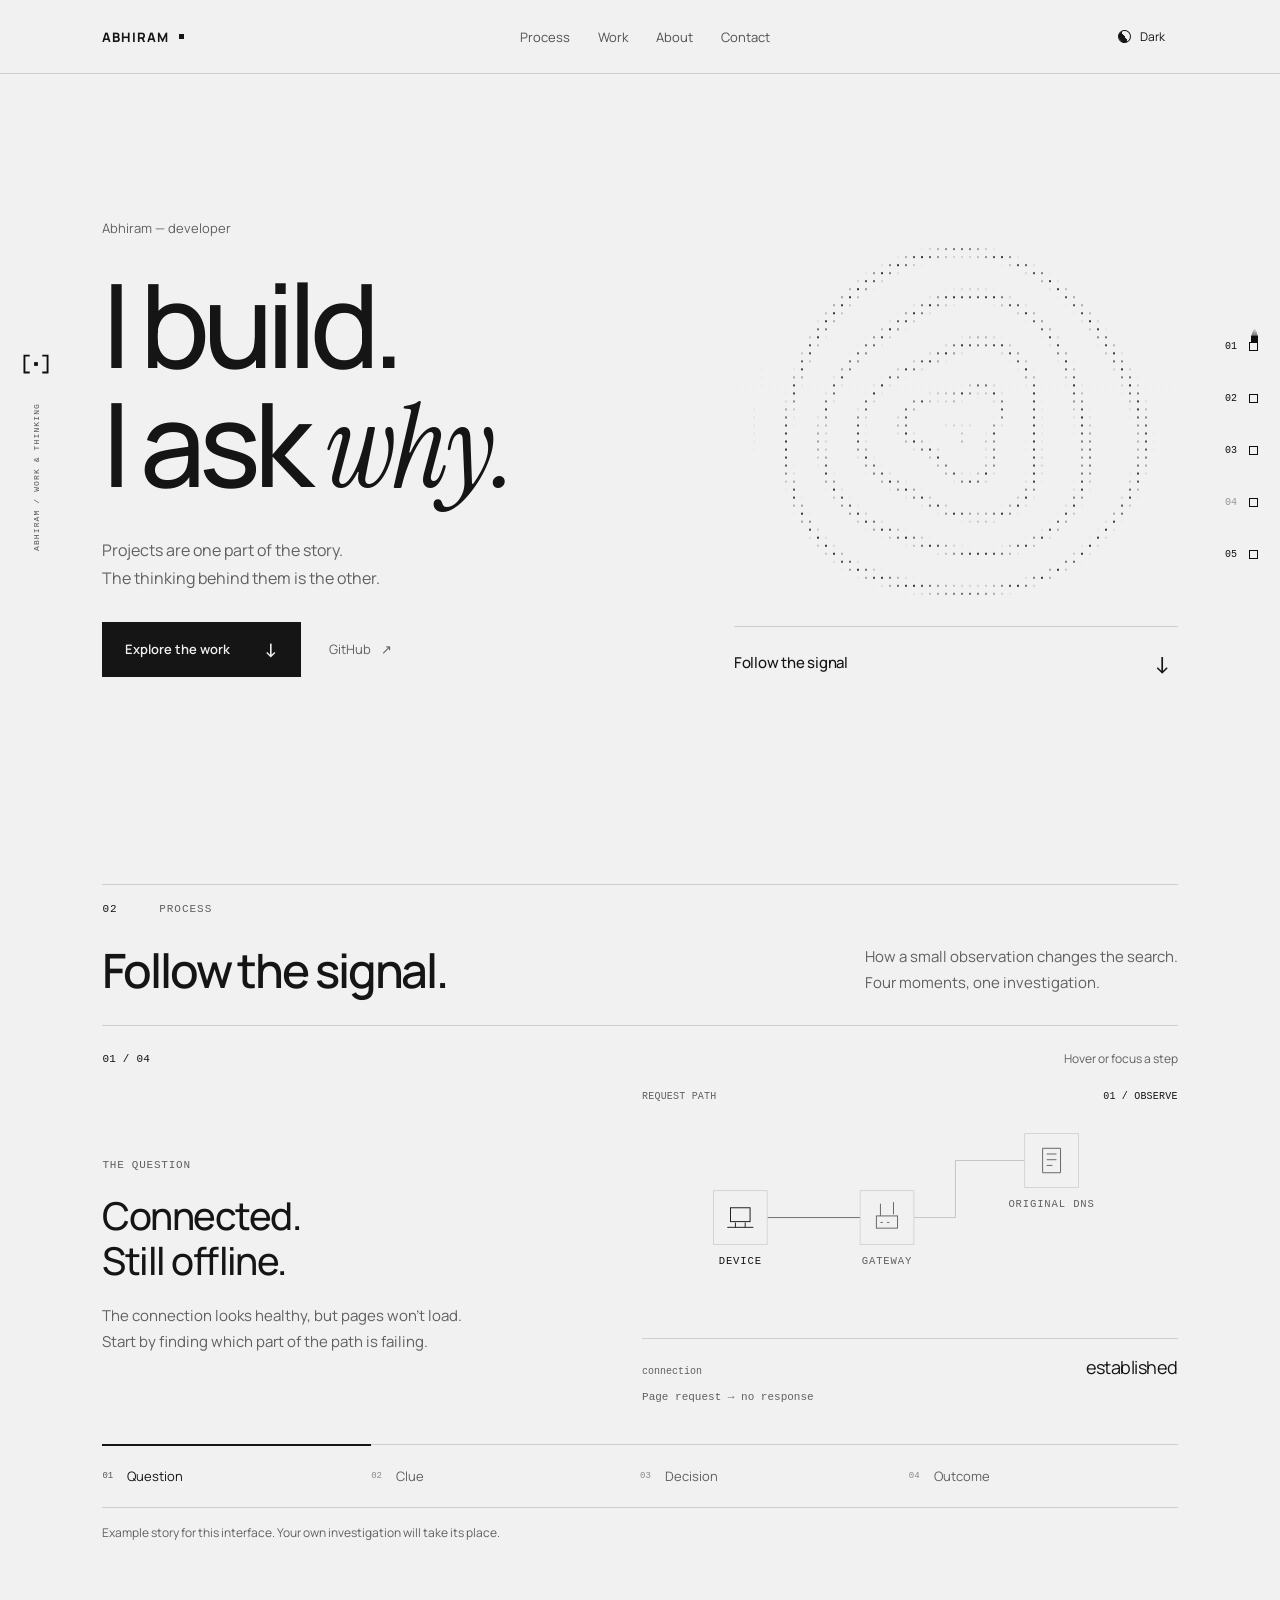
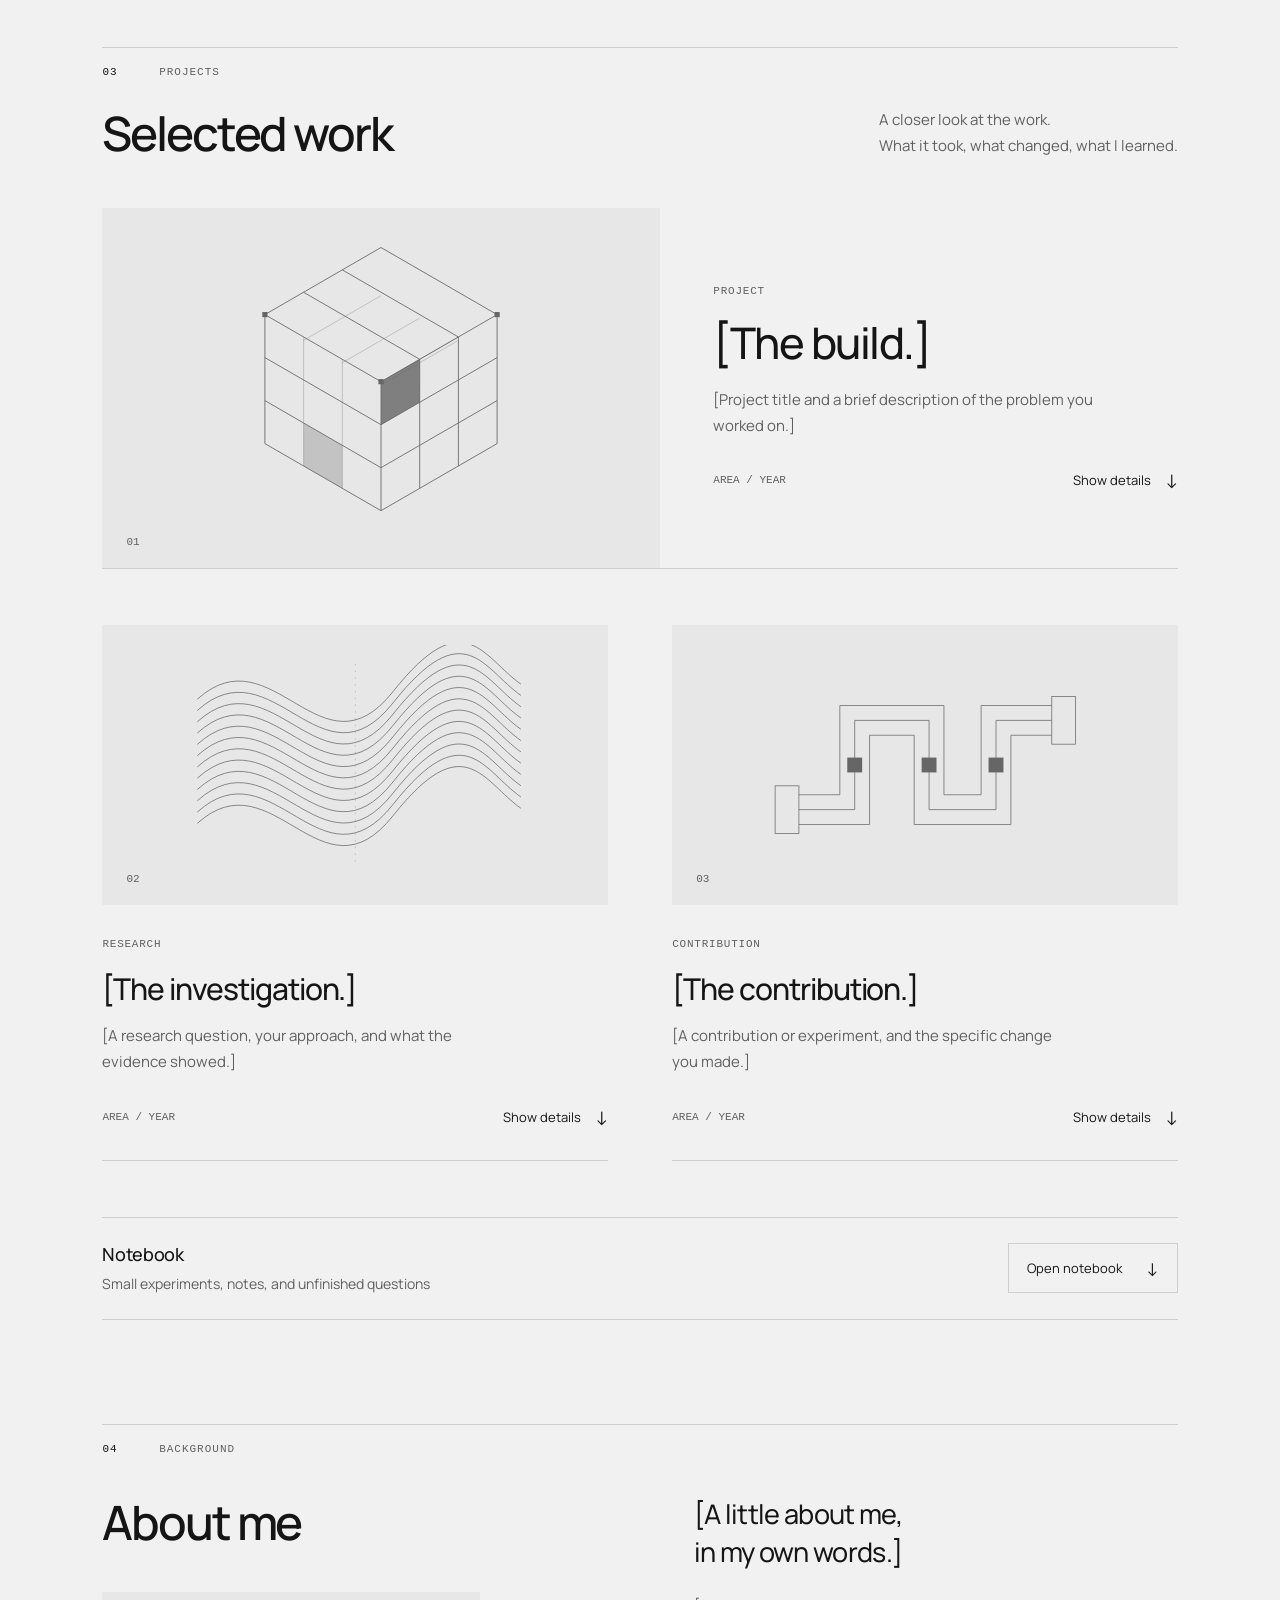
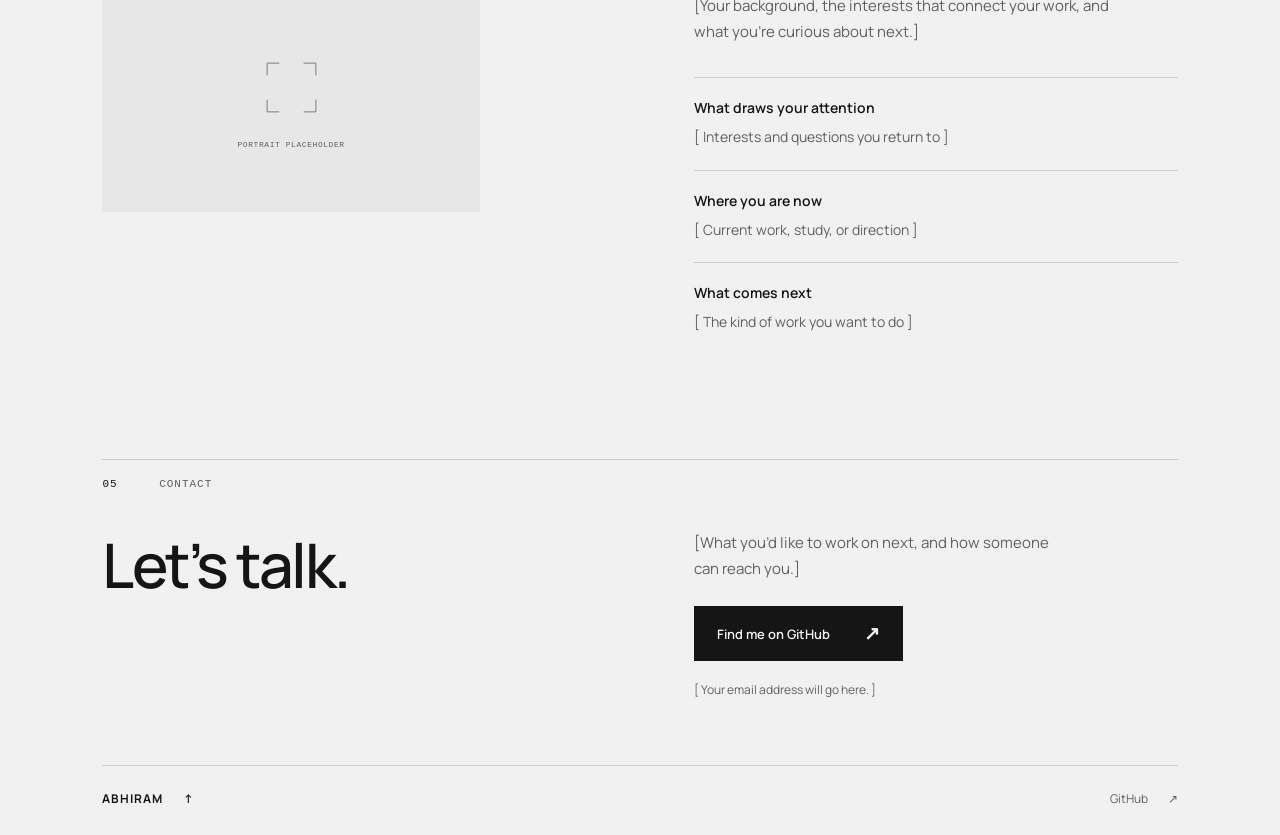
==== commit 9b7084c8: "feat: add smooth section and text selection trails" ====
--- a/index.html
+++ b/index.html
@@ -16,8 +16,9 @@
   <title>Abhiram — Work &amp; thinking</title>
   <link rel="icon" href="./favicon.svg" type="image/svg+xml">
   <link rel="preload" href="./assets/fonts/manrope-variable.ttf" as="font" type="font/ttf" crossorigin>
-  <link rel="stylesheet" href="./styles.css?v=20261021.ui">
-  <script src="./app.js?v=20261021.ui" defer></script>
+  <link rel="stylesheet" href="./styles.css?v=20261021.14">
+  <script src="./app.js?v=20261021.14" defer></script>
+  <script src="./trails.js?v=20261021.14" defer></script>
 </head>
 <body>
   <a class="skip-link" href="#main">Skip to content</a>
@@ -48,7 +49,8 @@
     <a href="#work" aria-label="Selected work" data-label="Work"><span>03</span></a>
     <a href="#about" aria-label="About" data-label="About"><span>04</span></a>
     <a href="#contact" aria-label="Contact" data-label="Contact"><span>05</span></a>
-    <i class="index-runner" aria-hidden="true"><b></b><b></b><b></b></i>
+    <svg class="index-trail" aria-hidden="true" focusable="false"><defs><linearGradient id="index-tail" gradientUnits="userSpaceOnUse" x1="0" x2="0"><stop offset="0" stop-color="white" stop-opacity=".8"/><stop offset="1" stop-color="white" stop-opacity=".08"/></linearGradient></defs><path fill="url(#index-tail)"/></svg>
+    <i class="index-runner" aria-hidden="true"></i>
   </aside>
 
   <a class="fixed-top" href="#top" aria-label="Back to top" data-adaptive><span aria-hidden="true">↑</span><small aria-hidden="true">TOP</small></a>
--- a/styles.css
+++ b/styles.css
@@ -48,11 +48,15 @@
 .page-index a[aria-current] span,.page-index a:hover span,.page-index a:focus-visible span{opacity:1}
 .page-index a::before{content:attr(data-label);position:absolute;right:55px;opacity:0;transform:translateX(5px);transition:opacity .2s,transform .2s;pointer-events:none}
 .page-index a:hover::before,.page-index a:focus-visible::before{opacity:1;transform:translateX(0)}
-.index-runner{position:absolute;top:0;right:3px;width:3px;height:3px;pointer-events:none}
-.index-runner b{position:absolute;right:0;top:0;width:3px;height:3px;background:currentColor;transition:opacity .18s}
-.index-runner b:nth-child(2){top:-6px;opacity:0}.index-runner b:nth-child(3){top:-12px;opacity:0}
-.page-index[data-direction="up"] .index-runner b:nth-child(2){top:6px}.page-index[data-direction="up"] .index-runner b:nth-child(3){top:12px}
-.page-index[data-moving="true"] .index-runner b:nth-child(2){opacity:.6}.page-index[data-moving="true"] .index-runner b:nth-child(3){opacity:.25}
+.index-trail{position:absolute;inset:0;width:100%;height:100%;overflow:visible;pointer-events:none;display:none}
+.index-runner{position:absolute;top:0;right:0;width:7px;height:7px;background:currentColor;pointer-events:none;display:none;will-change:transform}
+.index-trail-ready .index-trail,.index-trail-ready .index-runner{display:block}
+.index-trail-ready .page-index a[aria-current]::after{background:transparent}
+.selection-trail{position:fixed;inset:0;width:100%;height:100%;z-index:80;pointer-events:none;mix-blend-mode:difference;overflow:hidden;display:none}
+.selection-trail path{fill:#fff}
+.selection-trail-active .selection-trail{display:block}
+.selection-trail-active main::selection,.selection-trail-active main ::selection{background:transparent;color:var(--selection-ink,var(--ink));text-shadow:none}
+@media print{.selection-trail,.index-trail,.index-runner{display:none!important}}
 .fixed-top{position:fixed;z-index:19;right:18px;bottom:20px;width:44px;min-height:54px;display:flex;flex-direction:column;align-items:center;justify-content:center;gap:4px;border:1px solid var(--chrome-line);opacity:0;visibility:hidden;transition:opacity .18s}
 .fixed-top>span{font-size:22px;line-height:1}.fixed-top small{font:8px var(--mono)}
 .has-scrolled .fixed-top{opacity:1;visibility:visible}
@@ -66,7 +70,7 @@
 .button>span{display:flex;align-items:center;justify-content:space-between;gap:34px}
 .button>span>span{font-size:19px;line-height:1;transition:transform .2s var(--ease)}
 .button:focus-visible>span>span{transform:translate(2px,-2px)}
-.button.solid{--pixel-ink:var(--surface);background:var(--ink);color:var(--surface)}
+.button.solid{--pixel-ink:var(--surface);--selection-ink:var(--surface);background:var(--ink);color:var(--surface)}
 .button.quiet{border-color:var(--line)}
 .inline-link{display:inline-flex;align-items:center;gap:10px;padding:14px 0;font:13px var(--sans);color:var(--muted)}
 .inline-link:focus-visible{color:var(--ink)}
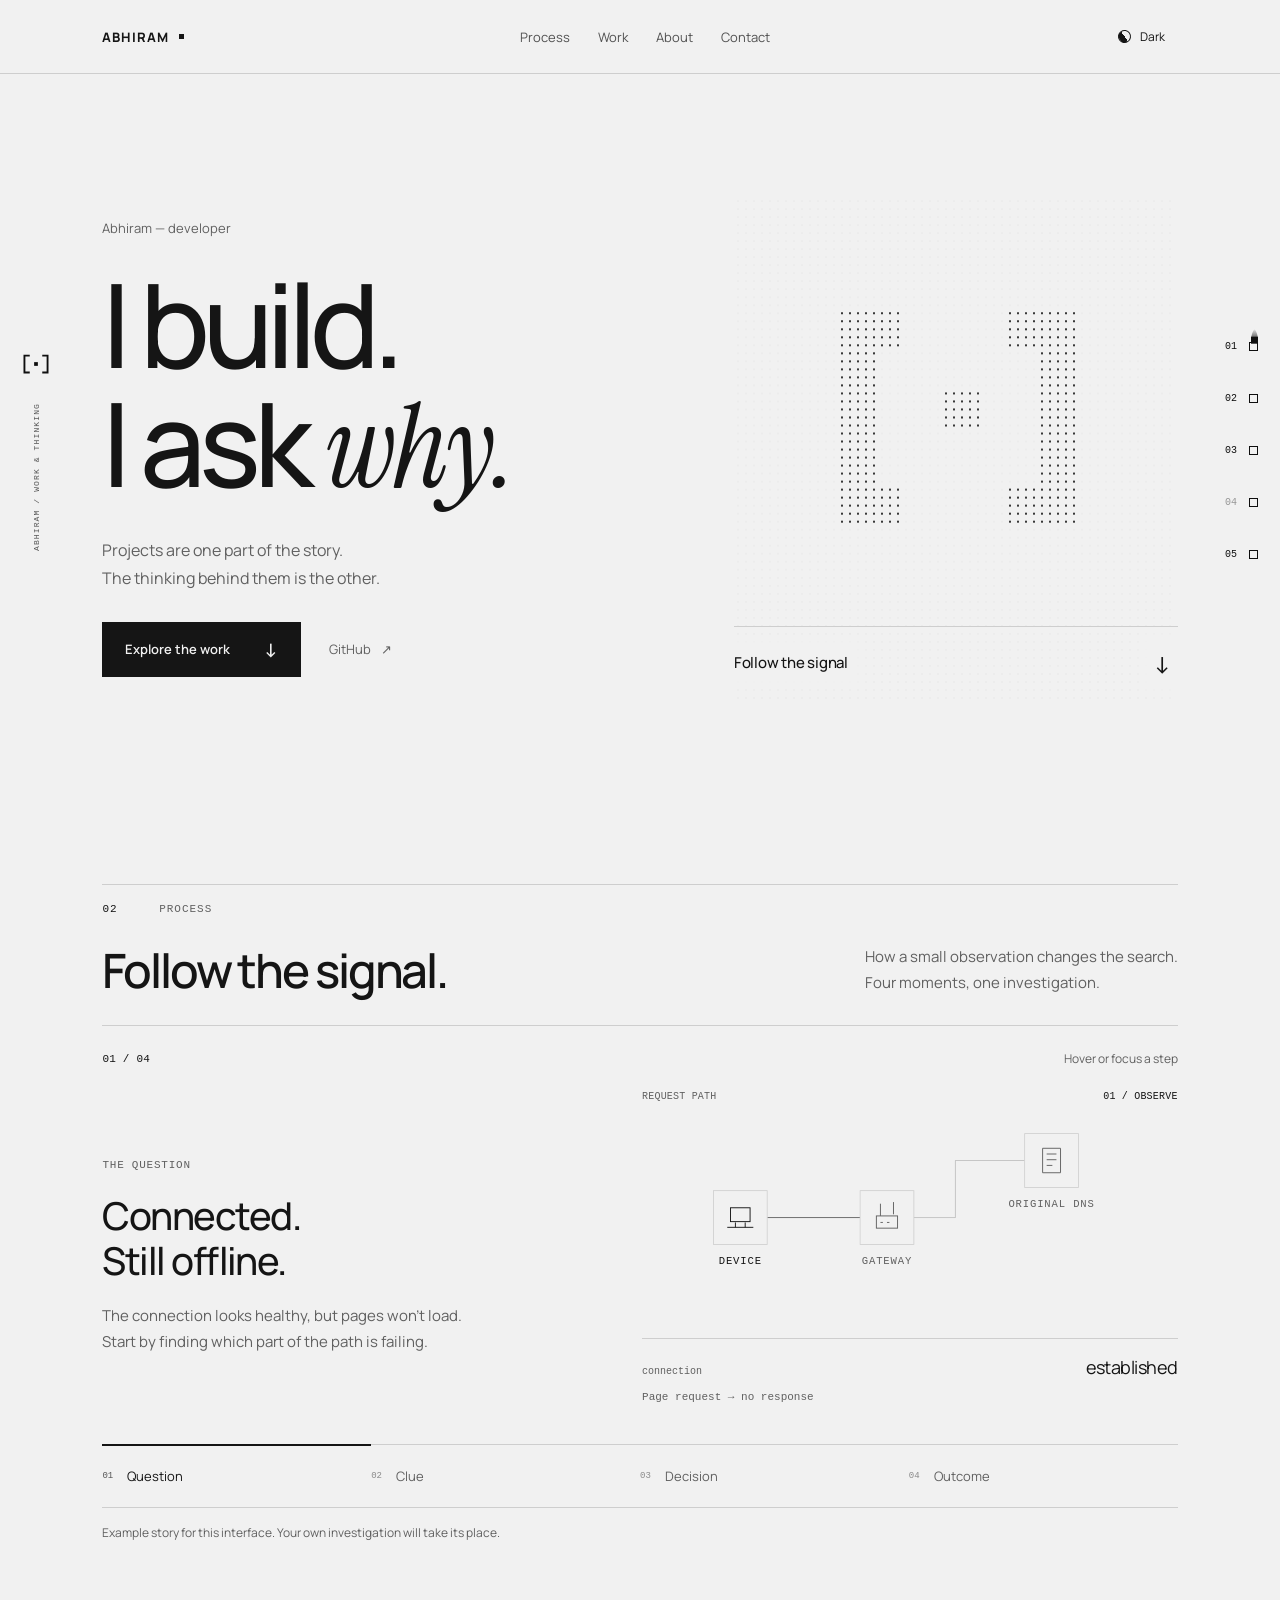
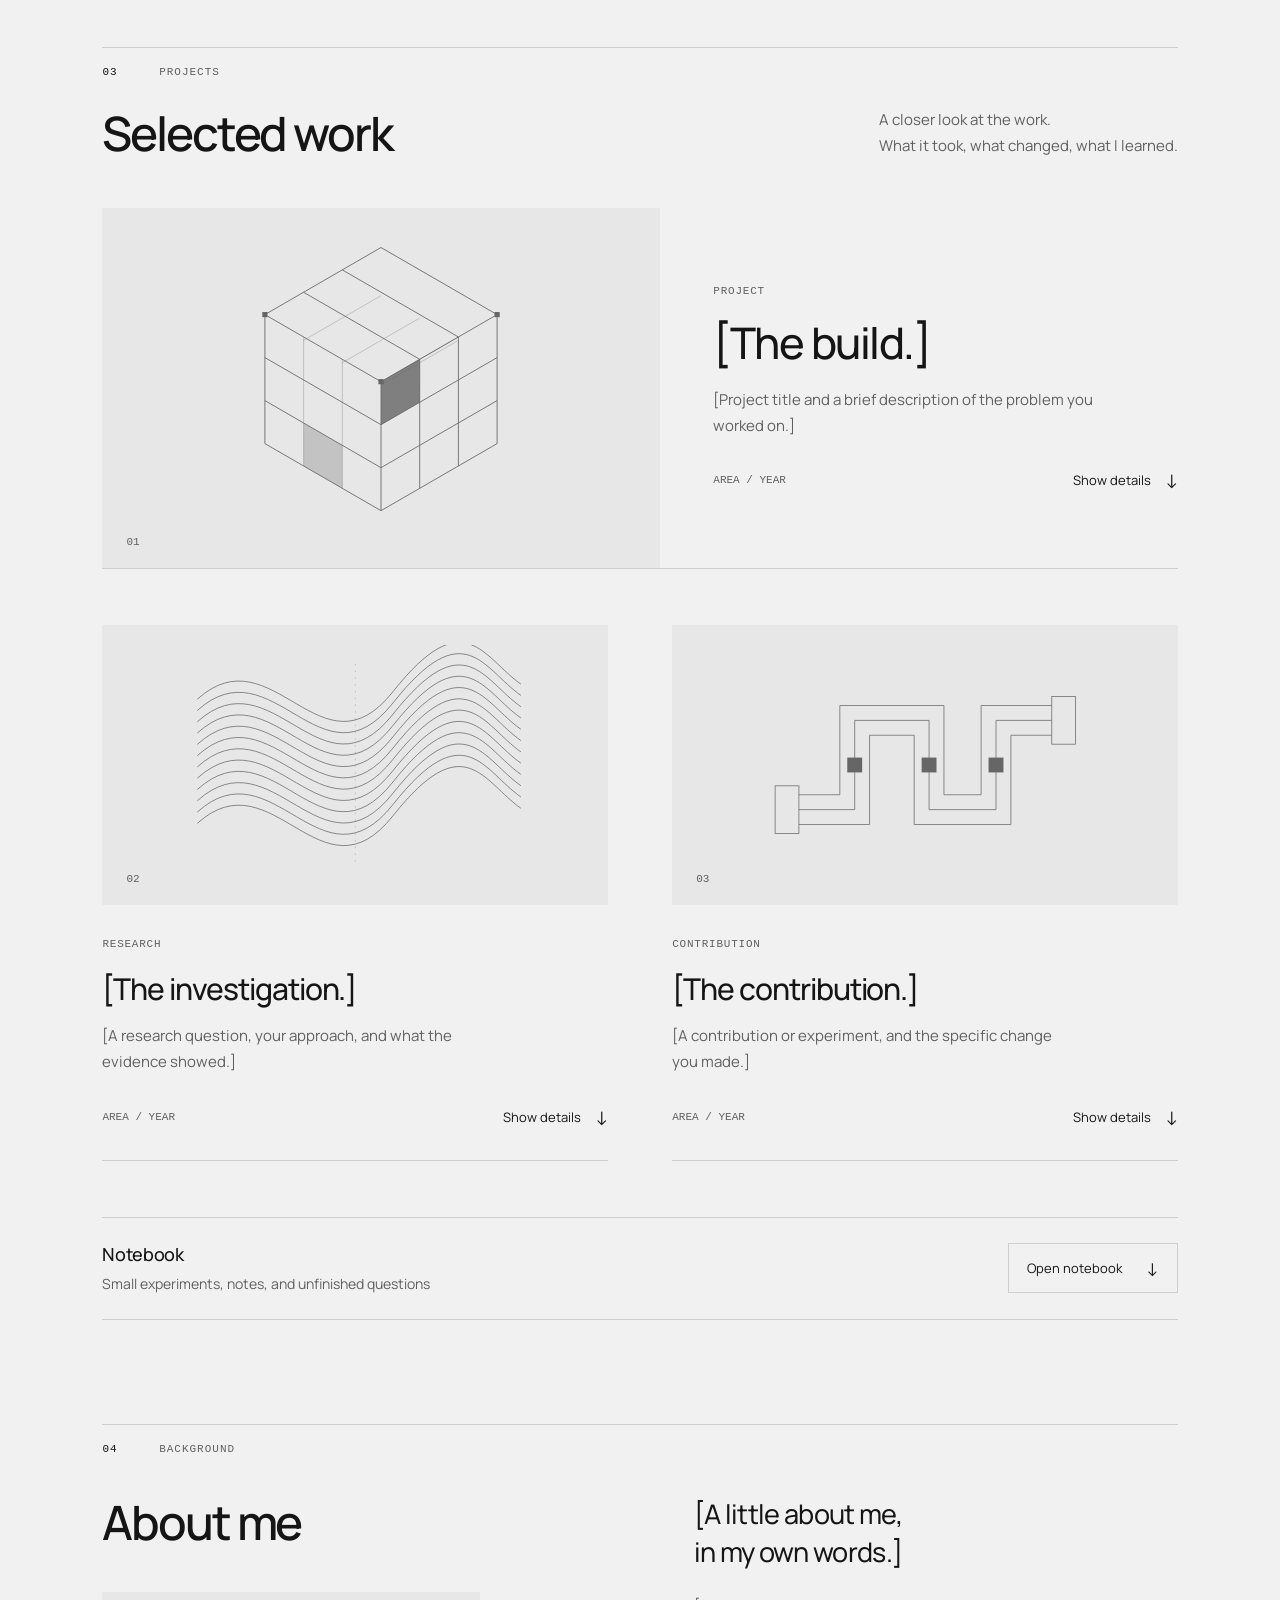
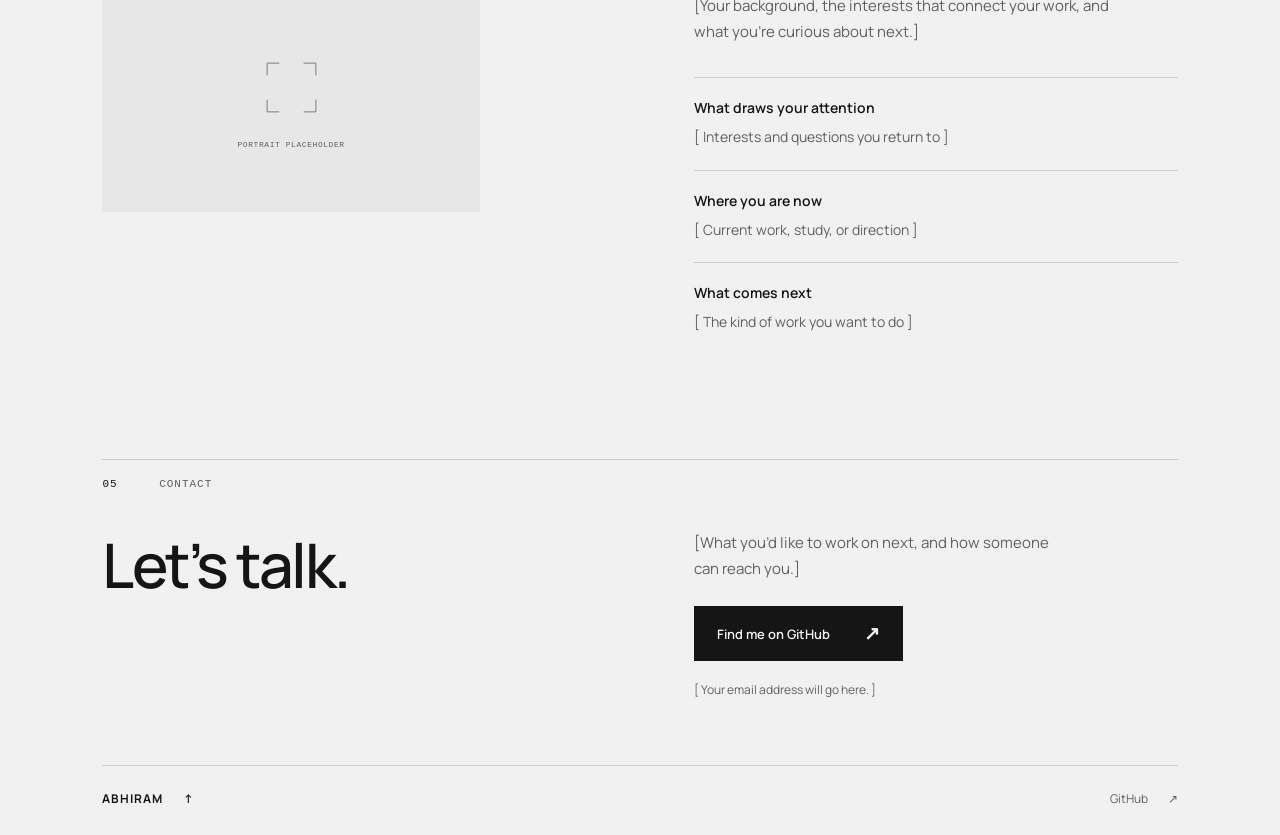
==== commit ec1c250b: "fix: restore favicon mark in pixel hero artwork" ====
--- a/index.html
+++ b/index.html
@@ -16,9 +16,9 @@
   <title>Abhiram — Work &amp; thinking</title>
   <link rel="icon" href="./favicon.svg" type="image/svg+xml">
   <link rel="preload" href="./assets/fonts/manrope-variable.ttf" as="font" type="font/ttf" crossorigin>
-  <link rel="stylesheet" href="./styles.css?v=20261021.14">
-  <script src="./app.js?v=20261021.14" defer></script>
-  <script src="./trails.js?v=20261021.14" defer></script>
+  <link rel="stylesheet" href="./styles.css?v=20261021.15">
+  <script src="./app.js?v=20261021.15" defer></script>
+  <script src="./trails.js?v=20261021.15" defer></script>
 </head>
 <body>
   <a class="skip-link" href="#main">Skip to content</a>
@@ -64,7 +64,7 @@
           <p class="hero-description">Projects are one part of the story.<br> The thinking behind them is the other.</p>
           <div class="hero-actions"><a class="button solid pixel-surface" data-invert-surface href="#work" data-pixels="follow"><canvas aria-hidden="true"></canvas><span data-shield>Explore the work <span aria-hidden="true">↓</span></span></a><a class="inline-link" href="https://github.com/k-abhiram21" target="_blank" rel="noreferrer">GitHub <span aria-hidden="true">↗</span></a></div>
         </div>
-        <a class="hero-art pixel-surface" href="#story" data-pixels="follow" data-pixel-mark="contours" aria-label="Explore the interactive story">
+        <a class="hero-art pixel-surface" href="#story" data-pixels="follow" data-pixel-mark="favicon" aria-label="Explore the interactive story">
           <canvas aria-hidden="true"></canvas>
           <div class="art-bottom"><span>Follow the signal</span><span class="art-link-icon" aria-hidden="true">↓</span></div>
         </a>
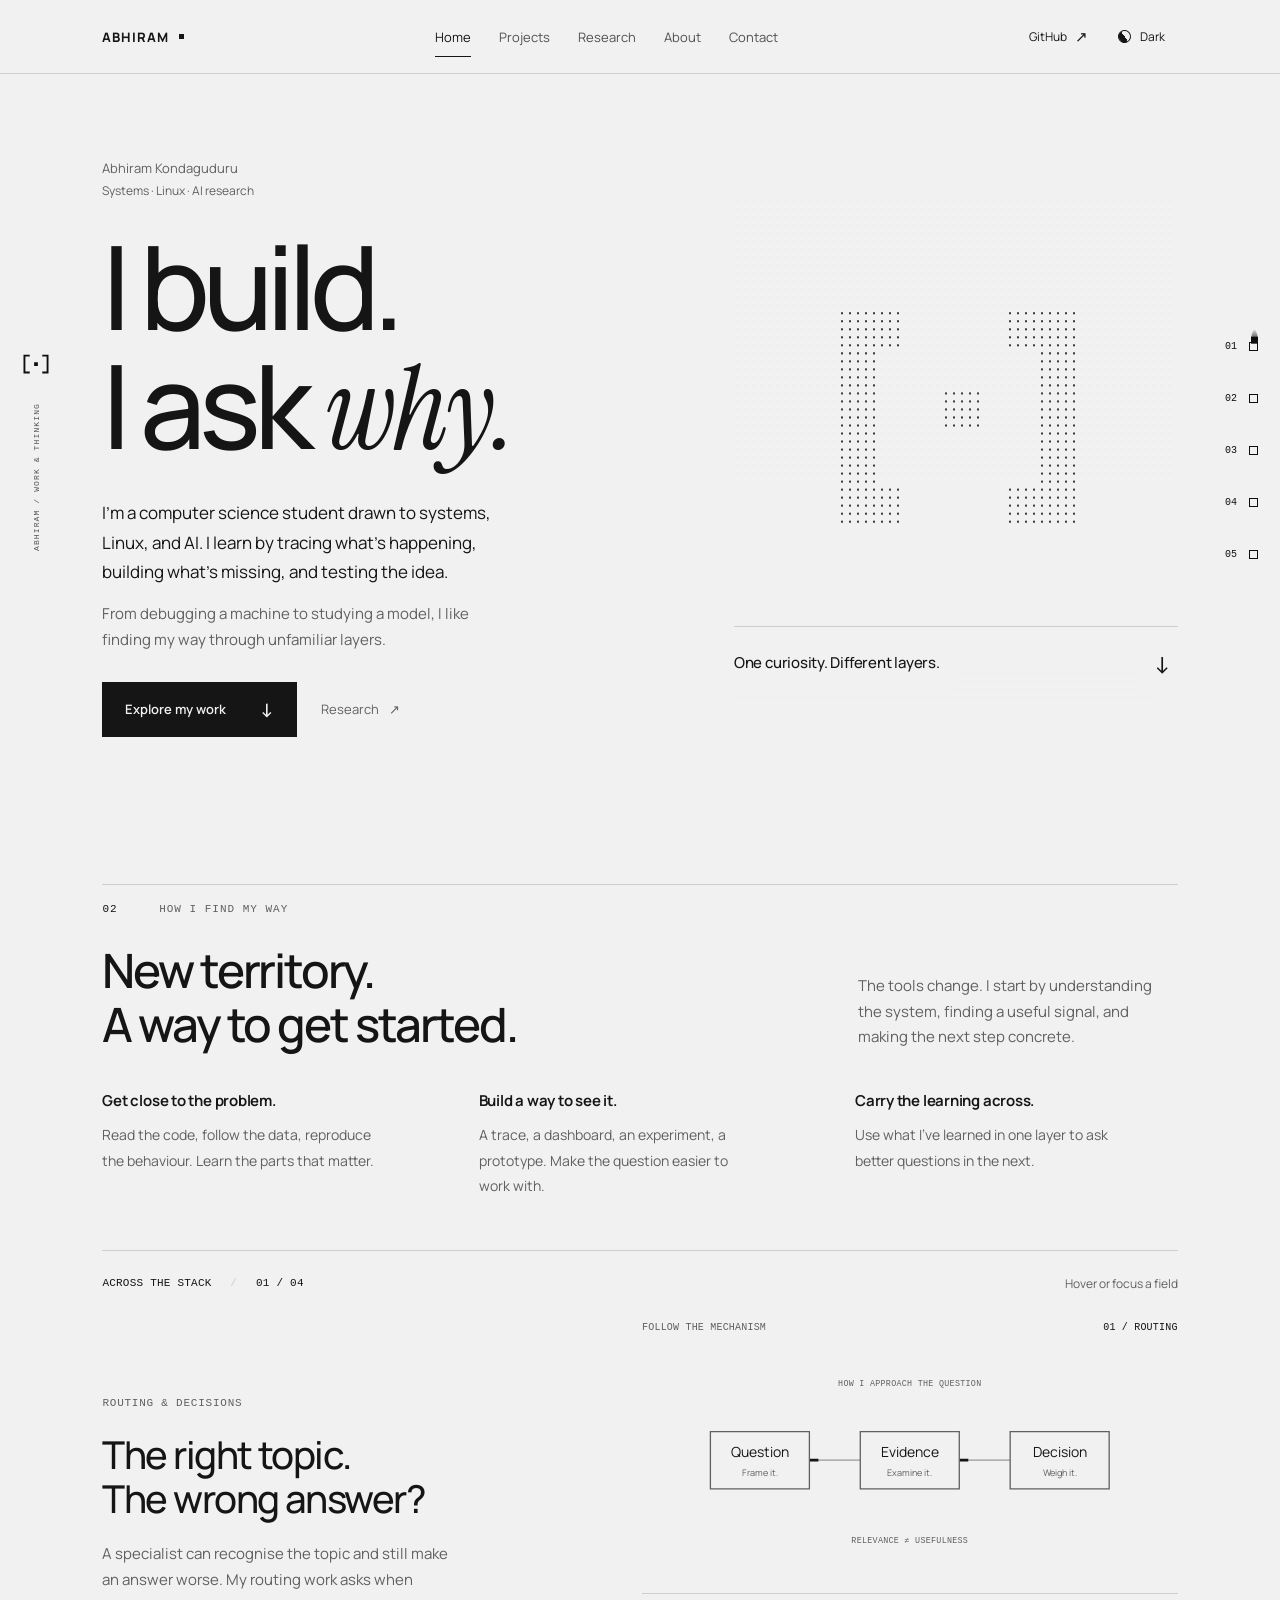
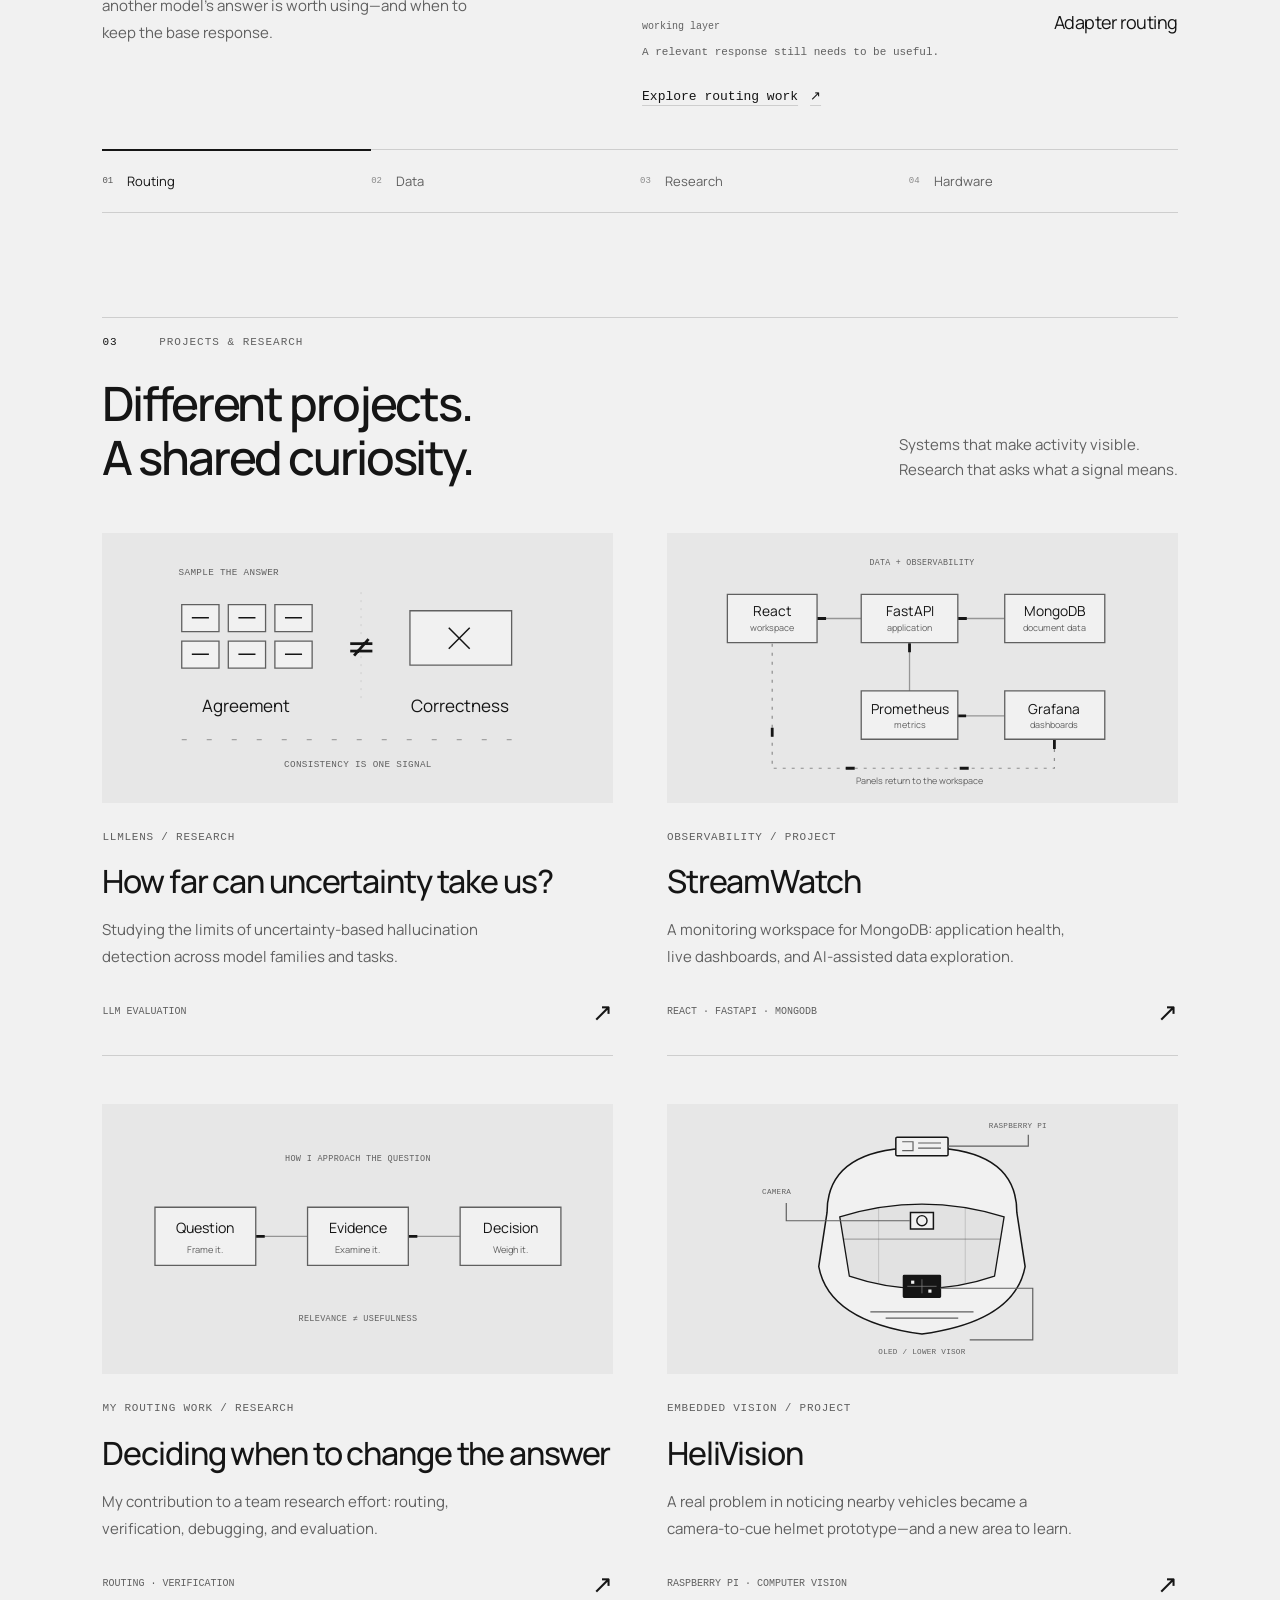
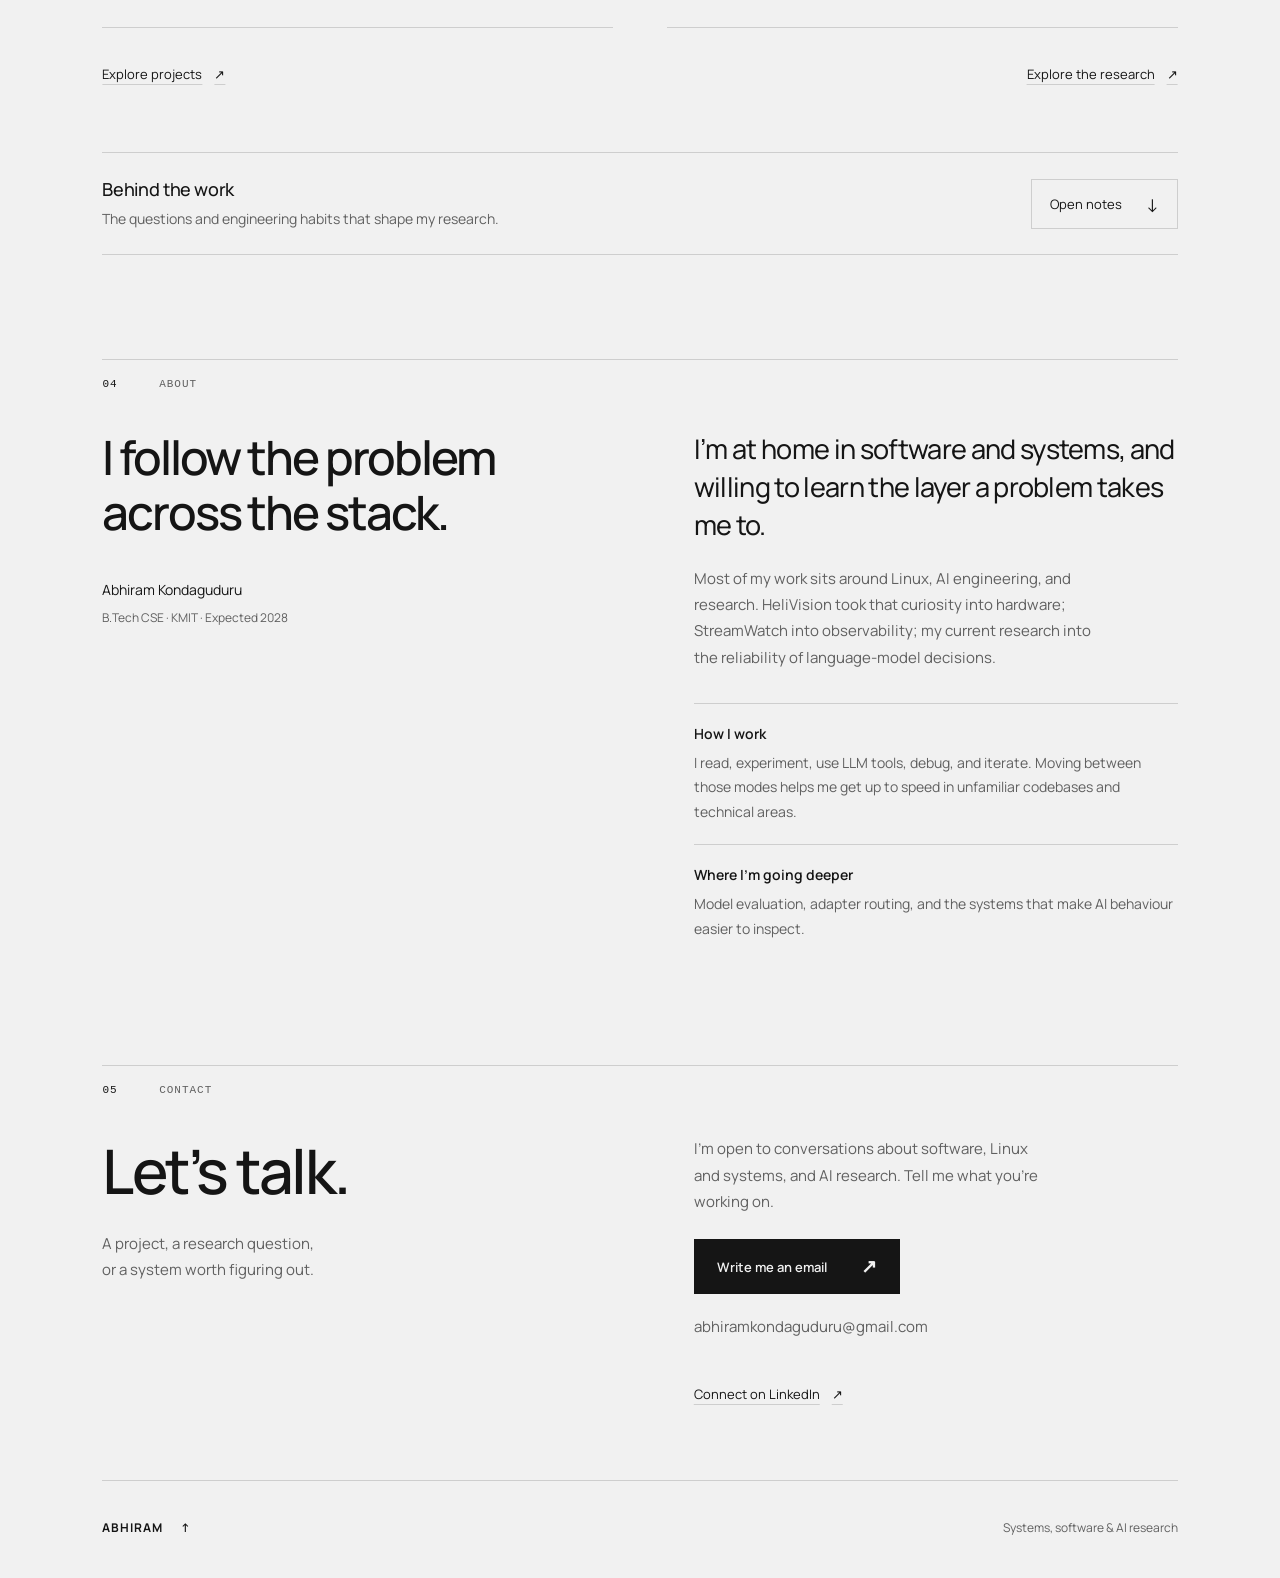
==== commit a9a51c7f: "feat: add personal narrative and abstracted research overview" ====
--- a/index.html
+++ b/index.html
@@ -1,161 +1,463 @@
 <!doctype html>
 <html lang="en">
-<head>
-  <meta charset="UTF-8">
-  <meta name="viewport" content="width=device-width, initial-scale=1, viewport-fit=cover">
-  <meta name="description" content="Abhiram’s developer portfolio. Projects, experiments, and the thinking behind them. Content preview.">
-  <meta name="theme-color" content="#f1f1f1">
-  <script>
-    (() => {
+  <head>
+    <meta charset="UTF-8">
+    <meta name="viewport" content="width=device-width, initial-scale=1, viewport-fit=cover">
+    <meta name="description" content="Abhiram Kondaguduru — systems, Linux, AI engineering and research. Projects, research questions, and the thinking behind them.">
+    <meta property="og:title" content="Work &amp; thinking — Abhiram">
+    <meta property="og:description" content="Abhiram Kondaguduru — systems, Linux, AI engineering and research. Projects, research questions, and the thinking behind them.">
+    <meta property="og:type" content="website">
+    <meta property="og:url" content="https://k-abhiram21.github.io/">
+    <meta name="theme-color" content="#f1f1f1">
+    <script>
+      (() => {
       let theme;
       try { theme = localStorage.getItem('portfolio-theme'); } catch {}
       document.documentElement.dataset.theme = theme === 'dark' || theme === 'light'
-        ? theme : matchMedia('(prefers-color-scheme: dark)').matches ? 'dark' : 'light';
-    })();
-  </script>
-  <title>Abhiram — Work &amp; thinking</title>
-  <link rel="icon" href="./favicon.svg" type="image/svg+xml">
-  <link rel="preload" href="./assets/fonts/manrope-variable.ttf" as="font" type="font/ttf" crossorigin>
-  <link rel="stylesheet" href="./styles.css?v=20261021.15">
-  <script src="./app.js?v=20261021.15" defer></script>
-  <script src="./trails.js?v=20261021.15" defer></script>
-</head>
-<body>
-  <a class="skip-link" href="#main">Skip to content</a>
-  <header class="site-header" data-adaptive>
-    <a class="wordmark" href="#top" aria-label="Abhiram, back to top">ABHIRAM<span class="brand-pixel" aria-hidden="true"></span></a>
-    <nav aria-label="Main navigation">
-      <a class="mobile-home" href="#top">Top</a>
-      <a href="#story">Process</a>
-      <a href="#work">Work</a>
-      <a href="#about">About</a>
-      <a href="#contact">Contact</a>
-    </nav>
-    <div class="header-tools">
-      <button class="theme-toggle" type="button" aria-label="Switch to dark mode" aria-pressed="false">
-        <span class="theme-symbol" aria-hidden="true"></span><span class="theme-label">Dark</span>
-      </button>
-    </div>
-  </header>
-
-  <a class="identity-rail" href="#top" aria-label="Abhiram, return to top">
-    <svg viewBox="0 0 48 48" aria-hidden="true"><path d="M4 9h10v3H7v24h7v3H4zm30 0h10v30H34v-3h7V12h-7z" fill="currentColor"/><path d="M21 21h6v6h-6z" fill="currentColor"/></svg>
-    <span aria-hidden="true">ABHIRAM / WORK &amp; THINKING</span>
-  </a>
-
-  <aside class="page-index" aria-label="Page sections">
-    <a href="#top" aria-label="Introduction" data-label="Intro" aria-current="location"><span>01</span></a>
-    <a href="#story" aria-label="Interactive story" data-label="Process"><span>02</span></a>
-    <a href="#work" aria-label="Selected work" data-label="Work"><span>03</span></a>
-    <a href="#about" aria-label="About" data-label="About"><span>04</span></a>
-    <a href="#contact" aria-label="Contact" data-label="Contact"><span>05</span></a>
-    <svg class="index-trail" aria-hidden="true" focusable="false"><defs><linearGradient id="index-tail" gradientUnits="userSpaceOnUse" x1="0" x2="0"><stop offset="0" stop-color="white" stop-opacity=".8"/><stop offset="1" stop-color="white" stop-opacity=".08"/></linearGradient></defs><path fill="url(#index-tail)"/></svg>
-    <i class="index-runner" aria-hidden="true"></i>
-  </aside>
-
-  <a class="fixed-top" href="#top" aria-label="Back to top" data-adaptive><span aria-hidden="true">↑</span><small aria-hidden="true">TOP</small></a>
-
-  <main id="main">
-    <section class="hero section" id="top" aria-labelledby="hero-title">
-      <div class="hero-grid">
-        <div class="hero-copy">
-          <p class="hero-intro">Abhiram — developer</p>
-          <h1 id="hero-title">I build.<br>I ask <em>why.</em></h1>
-          <p class="hero-description">Projects are one part of the story.<br> The thinking behind them is the other.</p>
-          <div class="hero-actions"><a class="button solid pixel-surface" data-invert-surface href="#work" data-pixels="follow"><canvas aria-hidden="true"></canvas><span data-shield>Explore the work <span aria-hidden="true">↓</span></span></a><a class="inline-link" href="https://github.com/k-abhiram21" target="_blank" rel="noreferrer">GitHub <span aria-hidden="true">↗</span></a></div>
-        </div>
-        <a class="hero-art pixel-surface" href="#story" data-pixels="follow" data-pixel-mark="favicon" aria-label="Explore the interactive story">
+      ? theme : matchMedia('(prefers-color-scheme: dark)').matches ? 'dark' : 'light';
+      })();
+    </script>
+    <title>Work &amp; thinking — Abhiram</title>
+    <link rel="icon" href="./favicon.svg" type="image/svg+xml">
+    <link rel="preload" href="./assets/fonts/manrope-variable.ttf" as="font" type="font/ttf" crossorigin>
+    <link rel="stylesheet" href="./styles.css?v=20261022.7">
+    <script src="./app.js?v=20261022.7" defer></script>
+    <script src="./trails.js?v=20261022.7" defer></script>
+  </head>
+  <body data-page="home">
+    <a class="skip-link" href="#main">Skip to content</a>
+    <header class="site-header" data-adaptive>
+      <a class="wordmark" href="./index.html#top" aria-label="Abhiram, home">ABHIRAM<span class="brand-pixel" aria-hidden="true"></span></a>
+      <nav aria-label="Main navigation">
+        <a class="home-link" data-page-link="home" href="./index.html#top">Home</a><a data-page-link="projects" href="./projects.html">Projects</a><a data-page-link="research" href="./research.html">Research</a><a data-scroll-link href="#about">About</a><a data-scroll-link href="#contact">Contact</a>
+      </nav>
+      <div class="header-tools">
+        <a class="profile-link" href="https://github.com/k-abhiram21" target="_blank" rel="noreferrer" aria-label="Abhiram on GitHub">GitHub <span aria-hidden="true">↗</span></a><button class="theme-toggle" type="button" aria-label="Switch to dark mode" aria-pressed="false"><span class="theme-symbol" aria-hidden="true"></span><span class="theme-label">Dark</span></button>
+      </div>
+    </header>
+    <a class="identity-rail" href="./index.html#top" aria-label="Abhiram, home">
+      <svg viewBox="0 0 48 48" aria-hidden="true">
+        <path d="M4 9h10v3H7v24h7v3H4zm30 0h10v30H34v-3h7V12h-7zM21 21h6v6h-6z" fill="currentColor"/>
+      </svg>
+      <span aria-hidden="true">ABHIRAM / WORK &amp; THINKING</span></a>
+    <aside class="page-index" aria-label="Page sections">
+      <a href="#top" aria-label="Intro" data-label="Intro" aria-current="location"><span>01</span></a><a href="#story" aria-label="Approach" data-label="Approach"><span>02</span></a><a href="#work" aria-label="Work" data-label="Work"><span>03</span></a><a href="#about" aria-label="About" data-label="About"><span>04</span></a><a href="#contact" aria-label="Contact" data-label="Contact"><span>05</span></a>
+      <svg class="index-trail" aria-hidden="true">
+        <defs>
+          <linearGradient id="index-tail" gradientUnits="userSpaceOnUse" x1="0" x2="0"><stop offset="0" stop-color="white" stop-opacity=".8"/><stop offset="1" stop-color="white" stop-opacity=".08"/></linearGradient>
+        </defs>
+        <path fill="url(#index-tail)"/>
+      </svg>
+      <i class="index-runner" aria-hidden="true"></i>
+    </aside>
+    <a class="fixed-top" href="#top" aria-label="Back to top" data-adaptive><span aria-hidden="true">↑</span><small aria-hidden="true">TOP</small></a>
+    <main id="main">
+      <section class="hero section" id="top" aria-labelledby="hero-title">
+        <div class="hero-grid">
+          <div class="hero-copy">
+            <p class="hero-intro">
+              Abhiram Kondaguduru<span>Systems · Linux · AI research</span>
+            </p>
+            <h1 id="hero-title">
+              I build.<br>I ask <em>why.</em>
+            </h1>
+            <p class="hero-description">
+              I’m a computer science student drawn to systems, Linux, and AI. I learn by tracing what’s happening, building what’s missing, and testing the idea.
+            </p>
+            <p class="hero-aside">
+              From debugging a machine to studying a model, I like finding my way through unfamiliar layers.
+            </p>
+            <div class="hero-actions">
+              <a class="button solid pixel-surface" data-invert-surface href="#work" data-pixels="follow"><canvas aria-hidden="true"></canvas><span data-shield>Explore my work<span aria-hidden="true">↓</span></span></a><a class="inline-link" href="./research.html">Research <span aria-hidden="true">↗</span></a>
+            </div>
+          </div>
+          <a class="hero-art pixel-surface" href="#story" data-pixels="follow" data-pixel-mark="favicon" aria-label="See how I work across different systems"><canvas aria-hidden="true"></canvas>
+            <div class="art-bottom">
+              <span>One curiosity. Different layers.</span><span class="art-link-icon" aria-hidden="true">↓</span>
+            </div>
+          </a>
+        </div>
+      </section>
+      <section class="story section" id="story" aria-labelledby="story-title">
+        <div class="section-topline">
+          <span><b>02</b> HOW I FIND MY WAY</span>
+        </div>
+        <div class="story-heading-row" data-reveal>
+          <h2 id="story-title">
+            New territory.<br>A way to get started.
+          </h2>
+          <p>
+            The tools change. I start by understanding the system, finding a useful signal, and making the next step concrete.
+          </p>
+        </div>
+        <div class="thinking-grid" data-reveal>
+          <div>
+            <h3>
+              Get close to the problem.
+            </h3>
+            <p>
+              Read the code, follow the data, reproduce the behaviour. Learn the parts that matter.
+            </p>
+          </div>
+          <div>
+            <h3>
+              Build a way to see it.
+            </h3>
+            <p>
+              A trace, a dashboard, an experiment, a prototype. Make the question easier to work with.
+            </p>
+          </div>
+          <div>
+            <h3>
+              Carry the learning across.
+            </h3>
+            <p>
+              Use what I’ve learned in one layer to ask better questions in the next.
+            </p>
+          </div>
+        </div>
+        <div class="story-machine pixel-surface" data-reveal data-pixels="follow">
           <canvas aria-hidden="true"></canvas>
-          <div class="art-bottom"><span>Follow the signal</span><span class="art-link-icon" aria-hidden="true">↓</span></div>
-        </a>
-      </div>
-    </section>
-
-    <section class="story section" id="story" aria-labelledby="story-title">
-      <div class="section-topline"><span><b>02</b> PROCESS</span></div>
-      <div class="story-heading-row" data-reveal><h2 id="story-title">Follow the signal.</h2><p>How a small observation changes the search.<br>Four moments, one investigation.</p></div>
-      <div class="story-machine pixel-surface" data-reveal data-pixels="follow">
-        <canvas aria-hidden="true"></canvas>
-
-        <div class="story-top" data-shield><span id="story-counter">01 / 04</span><span class="story-instruction"><span class="hover-instruction">Hover or focus a step</span><span class="touch-instruction">Tap a step to explore</span></span></div>
-        <div class="story-content">
-          <div class="story-copy" aria-live="polite" aria-atomic="true" data-shield>
-            <p class="eyebrow" id="story-eyebrow">THE QUESTION</p>
-            <h3 id="story-heading">Connected.<br>Still offline.</h3>
-            <p id="story-description">The connection looks healthy, but pages won’t load. Start by finding which part of the path is failing.</p>
-          </div>
-          <div class="investigation-visual" data-pixel-occluder>
-            <div class="trace-caption"><span>REQUEST PATH</span><span id="trace-status">01 / OBSERVE</span></div>
-            <div class="signal-diagram" data-step="0" aria-hidden="true">
-              <svg class="network-map" viewBox="0 0 540 270">
-                <path class="route route-link" d="M95 132H209"/>
-                <path class="route route-original" d="M275 132H326V62H411"/>
-                <path class="route route-alternate" d="M275 132H326V208H411"/>
-                <path class="packet packet-link" pathLength="100" d="M95 132H209"/>
-                <path class="packet packet-original" pathLength="100" d="M275 132H326V62H411"/>
-                <path class="packet packet-alternate" pathLength="100" d="M275 132H326V208H411"/>
-                <g class="network-node device-node" transform="translate(62 132)"><rect class="node-frame" x="-33" y="-33" width="66" height="66"/><g class="map-icon"><rect x="-12" y="-12" width="24" height="17"/><path d="M-16 12h32M-6 6v6m12-6v6"/></g><text y="57">DEVICE</text></g>
-                <g class="network-node gateway-node" transform="translate(242 132)"><rect class="node-frame" x="-33" y="-33" width="66" height="66"/><g class="map-icon"><rect x="-13" y="-2" width="26" height="15"/><path d="M-8-2v-15m16 13v-15M-8 6h3m5 0h3"/></g><text y="57">GATEWAY</text></g>
-                <g class="network-node original-node" transform="translate(444 62)"><rect class="node-frame" x="-33" y="-33" width="66" height="66"/><g class="map-icon"><path d="M-11-15h22v30h-22zM-6-8H6M-6-1H6M-6 6h7"/></g><text y="57">ORIGINAL DNS</text><text class="failure-note" y="-48">TIMEOUT</text></g>
-                <g class="network-node alternate-node" transform="translate(444 208)"><rect class="node-frame" x="-33" y="-33" width="66" height="66"/><g class="map-icon alternate-server"><path d="M-11-15h22v30h-22zM-6-8H6M-6-1H6M-6 6h7"/></g><path class="resolved-check" d="M-12 0l8 8L13-9"/><text y="57">ALTERNATE DNS</text></g>
-                <g class="fault-marker" transform="translate(351 62)"><rect x="-8" y="-8" width="16" height="16"/><path d="M-3-3l6 6m0-6l-6 6"/></g>
+          <div class="story-top" data-shield>
+            <span>ACROSS THE STACK <span class="story-divider">/</span> <span id="story-counter">01 / 04</span></span><span class="story-instruction"><span class="hover-instruction">Hover or focus a field</span><span class="touch-instruction">Tap a field to explore</span></span>
+          </div>
+          <div class="story-content">
+            <div class="story-copy" aria-live="polite" aria-atomic="true" data-shield>
+              <p class="eyebrow" id="story-eyebrow">
+                ROUTING &amp; DECISIONS
+              </p>
+              <h3 id="story-heading">
+                The right topic.<br>The wrong answer?
+              </h3>
+              <p id="story-description">
+                A specialist can recognise the topic and still make an answer worse. My routing work asks when another model’s answer is worth using—and when to keep the base response.
+              </p>
+            </div>
+            <div class="investigation-visual" data-pixel-occluder>
+              <div class="trace-caption">
+                <span>FOLLOW THE MECHANISM</span><span id="trace-status">01 / ROUTING</span>
+              </div>
+              <div class="signal-diagram" data-step="0">
+                <div class="story-scene scene-notice">
+                  <svg class="motion-diagram route-map" data-motion data-pixel-occluder viewBox="0 0 620 350" role="img" aria-label="A conceptual view of my approach: frame a question, examine the evidence, and make a reasoned decision.">
+                    <text class="fig-label" x="310" y="65" text-anchor="middle">HOW I APPROACH THE QUESTION</text>
+                    <path class="flow-line" d="M166 171h73M381 171h73"/>
+                    <path class="flow-packet" d="M166 171h73M381 171h73"/>
+                    <rect class="flow-node" x="24" y="130" width="142" height="82"/>
+                    <text class="fig-name" x="95" y="166">Question</text><text class="fig-small" x="95" y="194">Frame it.</text>
+                    <rect class="flow-node" x="239" y="130" width="142" height="82"/>
+                    <text class="fig-name" x="310" y="166">Evidence</text><text class="fig-small" x="310" y="194">Examine it.</text>
+                    <rect class="flow-node" x="454" y="130" width="142" height="82"/>
+                    <text class="fig-name" x="525" y="166">Decision</text><text class="fig-small" x="525" y="194">Weigh it.</text>
+                    <text class="fig-label" x="310" y="290" text-anchor="middle">RELEVANCE ≠ USEFULNESS</text>
+                  </svg>
+                </div>
+                <div class="story-scene scene-prototype">
+                  <svg class="motion-diagram stream-map" data-motion data-pixel-occluder viewBox="0 0 620 360" role="img" aria-label="StreamWatch connects the React workspace to FastAPI and MongoDB, with a separate monitoring path through Prometheus and Grafana">
+                    <path class="flow-line" d="M158 108h64M362 108h68M292 144v69M361 249h69"/>
+                    <path class="flow-packet" d="M158 108h64M362 108h68M292 144v69M361 249h69"/>
+                    <rect class="flow-node" x="28" y="73" width="130" height="70"/><text class="fig-name" x="93" y="105">React</text><text class="fig-small" x="93" y="126">workspace</text>
+                    <rect class="flow-node" x="222" y="73" width="140" height="70"/><text class="fig-name" x="292" y="105">FastAPI</text><text class="fig-small" x="292" y="126">application</text>
+                    <rect class="flow-node" x="430" y="73" width="145" height="70"/><text class="fig-name" x="502" y="105">MongoDB</text><text class="fig-small" x="502" y="126">document data</text>
+                    <rect class="flow-node" x="222" y="213" width="140" height="70"/><text class="fig-name" x="292" y="247">Prometheus</text><text class="fig-small" x="292" y="267">metrics</text>
+                    <rect class="flow-node" x="430" y="213" width="145" height="70"/><text class="fig-name" x="502" y="247">Grafana</text><text class="fig-small" x="502" y="267">dashboards</text>
+                    <path class="return-path" d="M502 284v41H93V144"/><path class="flow-packet return-packet" d="M502 284v41H93V144"/>
+                    <text class="fig-label" x="310" y="31" text-anchor="middle">DATA + OBSERVABILITY</text><text class="fig-small" x="306" y="348">Panels return to the workspace</text>
+                  </svg>
+                </div>
+                <div class="story-scene scene-storage">
+                  <svg class="motion-diagram lens-art" data-motion data-pixel-occluder viewBox="0 0 540 320" role="img" aria-label="Repeated model answers may agree while the answer is incorrect">
+                    <text class="fig-label" x="39" y="40">SAMPLE THE ANSWER</text>
+                    <g class="sample-answers">
+                      <rect x="43" y="78" width="48" height="35"/><rect x="103" y="78" width="48" height="35"/><rect x="163" y="78" width="48" height="35"/><rect x="43" y="125" width="48" height="35"/><rect x="103" y="125" width="48" height="35"/><rect x="163" y="125" width="48" height="35"/><path d="M56 95h22m38 0h22m38 0h22M56 142h22m38 0h22m38 0h22"/>
+                    </g>
+                    <path class="comparison-axis" d="M274 62v137"/><text class="inequality" x="274" y="153">≠</text>
+                    <rect class="truth-box" x="337" y="86" width="131" height="70"/><path class="truth-cross" d="M387 108l27 27m0-27-27 27"/>
+                    <text class="fig-concept" x="126" y="217">Agreement</text><text class="fig-concept" x="402" y="217">Correctness</text>
+                    <path class="signal-sweep" d="M43 252h425"/><text class="fig-label" x="270" y="287" text-anchor="middle">CONSISTENCY IS ONE SIGNAL</text>
+                  </svg>
+                </div>
+                <div class="story-scene scene-test">
+                  <svg class="motion-diagram helmet-front" data-motion data-pixel-occluder viewBox="0 0 600 390" role="img" aria-label="Front helmet view, with the OLED at the lower centre of the visor, a camera above it, and the Raspberry Pi on top">
+                    <defs>
+                      <clipPath id="visor-home-helmet"><path d="M171 160Q300 120 429 160L414 253Q300 292 186 253Z"/></clipPath>
+                    </defs>
+                    <path class="device-shell" d="M151 153C151 74 219 51 300 51S449 74 449 153L462 238Q446 324 300 344Q154 324 138 238Z"/>
+                    <path class="visor-glass" d="M171 160Q300 120 429 160L414 253Q300 292 186 253Z"/>
+                    <g clip-path="url(#visor-home-helmet)">
+                      <path class="visor-scan" d="M164 195H435"/><path class="visor-guide" d="M232 143v122M368 143v122"/>
+                    </g>
+                    <rect class="pi-board" x="259" y="35" width="82" height="29" rx="2"/><path class="board-detail" d="M269 42h17v14h-17m25-12h36m-36 8h36"/>
+                    <rect class="camera-module" x="282" y="153" width="36" height="26"/><circle class="camera-lens" cx="300" cy="166" r="8"/>
+                    <g class="oled-module">
+                      <rect x="271" y="252" width="58" height="34" rx="1"/><path d="M300 258v22M277 269h46"/><rect class="oled-cue cue-one" x="283" y="260" width="5" height="5"/><rect class="oled-cue cue-two" x="310" y="274" width="5" height="5"/>
+                    </g>
+                    <path class="diagram-leader" d="M281 166H87v-28M329 272h145v81h-99M341 49h126v-18"/>
+                    <text class="fig-label" x="49" y="124">CAMERA</text><text class="fig-label" x="300" y="376" text-anchor="middle">OLED / LOWER VISOR</text><text class="fig-label" x="405" y="21">RASPBERRY PI</text>
+                    <path class="helmet-chin" d="M219 309h162M243 319h114"/>
+                  </svg>
+                </div>
+              </div>
+              <div class="trace-readout">
+                <div>
+                  <span class="readout-key" id="trace-command">working layer</span><span id="trace-result">Adapter routing</span>
+                </div>
+                <div class="trace-detail" id="trace-detail">
+                  A relevant response still needs to be useful.
+                </div>
+                <a class="text-link" id="story-link" href="./research.html#routing">Explore routing work <span aria-hidden="true">↗</span></a>
+              </div>
+            </div>
+          </div>
+          <div class="story-controls" data-shield style="--step:0">
+            <div class="story-steps" role="group" aria-label="Explore how I adapt across fields">
+              <button type="button" data-step="0" aria-pressed="true"><span>01</span> Routing</button><button type="button" data-step="1" aria-pressed="false"><span>02</span> Data</button><button type="button" data-step="2" aria-pressed="false"><span>03</span> Research</button><button type="button" data-step="3" aria-pressed="false"><span>04</span> Hardware</button>
+            </div>
+          </div>
+        </div>
+      </section>
+      <section class="work section" id="work" aria-labelledby="work-title">
+        <div class="section-topline">
+          <span><b>03</b> PROJECTS & RESEARCH</span>
+        </div>
+        <div class="work-heading-row" data-reveal>
+          <h2 id="work-title">
+            Different projects.<br>A shared curiosity.
+          </h2>
+          <p>
+            Systems that make activity visible.<br>Research that asks what a signal means.
+          </p>
+        </div>
+        <div class="work-grid" data-reveal>
+          <a class="work-tile pixel-surface" data-pixels="follow" href="./research.html#detection"><canvas aria-hidden="true"></canvas>
+            <div class="tile-visual" aria-hidden="true">
+              <svg class="motion-diagram lens-art" data-motion data-pixel-occluder viewBox="0 0 540 320" role="img" aria-label="Repeated model answers may agree while the answer is incorrect">
+                <text class="fig-label" x="39" y="40">SAMPLE THE ANSWER</text>
+                <g class="sample-answers">
+                  <rect x="43" y="78" width="48" height="35"/><rect x="103" y="78" width="48" height="35"/><rect x="163" y="78" width="48" height="35"/><rect x="43" y="125" width="48" height="35"/><rect x="103" y="125" width="48" height="35"/><rect x="163" y="125" width="48" height="35"/><path d="M56 95h22m38 0h22m38 0h22M56 142h22m38 0h22m38 0h22"/>
+                </g>
+                <path class="comparison-axis" d="M274 62v137"/><text class="inequality" x="274" y="153">≠</text>
+                <rect class="truth-box" x="337" y="86" width="131" height="70"/><path class="truth-cross" d="M387 108l27 27m0-27-27 27"/>
+                <text class="fig-concept" x="126" y="217">Agreement</text><text class="fig-concept" x="402" y="217">Correctness</text>
+                <path class="signal-sweep" d="M43 252h425"/><text class="fig-label" x="270" y="287" text-anchor="middle">CONSISTENCY IS ONE SIGNAL</text>
               </svg>
             </div>
-            <div class="trace-readout"><div><span class="readout-key" id="trace-command">connection</span><span id="trace-result">established</span></div><div class="trace-detail" id="trace-detail">Page request → no response</div></div>
-          </div>
-        </div>
-        <div class="story-controls" data-shield style="--step:0">
-          <div class="story-steps" role="group" aria-label="Choose a story step">
-            <button type="button" data-step="0" aria-pressed="true"><span>01</span> Question</button>
-            <button type="button" data-step="1" aria-pressed="false"><span>02</span> Clue</button>
-            <button type="button" data-step="2" aria-pressed="false"><span>03</span> Decision</button>
-            <button type="button" data-step="3" aria-pressed="false"><span>04</span> Outcome</button>
-          </div>
-        </div>
-      </div>
-      <p class="section-footnote">Example story for this interface. Your own investigation will take its place.</p>
-    </section>
-
-    <section class="work section" id="work" aria-labelledby="work-title">
-      <div class="section-topline"><span><b>03</b> PROJECTS</span></div>
-      <div class="work-heading-row" data-reveal><h2 id="work-title">Selected work</h2><p>A closer look at the work.<br>What it took, what changed, what I learned.</p></div>
-      <details class="project featured" data-reveal>
-        <summary class="pixel-surface" data-pixels="follow">
-          <canvas aria-hidden="true"></canvas>
-          <div class="project-visual visual-one" aria-hidden="true"><span class="cover-index">01</span><svg class="cover-art architecture-art" data-pixel-occluder viewBox="0 0 500 360"><g fill="none" stroke="currentColor" stroke-width="1"><path d="M115 135l135-78 135 78v150l-135 78-135-78z" transform="translate(0 -35)"/><path d="M115 100l135 78 135-78M250 178v150M160 74l135 78v150M205 48l135 78v150M115 150l135 78 135-78M115 200l135 78 135-78"/><path d="M160 126v150m45-124v150M250 78l-90 52m135-26l-90 52m135-26l-90 52M295 152l-45 26m90-52l-45 26" opacity=".35"/></g><g fill="currentColor"><path d="M250 178l45-26v50l-45 26z" opacity=".8"/><path d="M160 226l45 26v50l-45-26z" opacity=".28"/><rect x="247" y="175" width="6" height="6"/><rect x="112" y="97" width="6" height="6"/><rect x="382" y="97" width="6" height="6"/></g></svg></div>
-          <div class="project-copy" data-shield><span class="eyebrow">PROJECT</span><h3>[The build.]</h3><p>[Project title and a brief description of the problem you worked on.]</p><div class="project-meta"><span>AREA / YEAR</span><span class="project-open"><span class="when-closed">Show details</span><span class="when-open">Close details</span><i aria-hidden="true">↓</i></span></div></div>
-        </summary>
-        <div class="project-detail"><div><h4 class="eyebrow">THE PROBLEM</h4><p>A concrete question or constraint.</p></div><div><h4 class="eyebrow">THE APPROACH</h4><p>Your decisions and contribution.</p></div><div><h4 class="eyebrow">THE EVIDENCE</h4><p>An outcome, limitation, or lesson.</p></div></div>
-      </details>
-      <div class="project-pair" data-reveal>
-        <details class="project">
-          <summary class="pixel-surface" data-pixels="follow"><canvas aria-hidden="true"></canvas><div class="project-visual visual-two" aria-hidden="true"><span class="cover-index">02</span><svg class="cover-art research-art" data-pixel-occluder viewBox="0 0 500 320"><g fill="none" stroke="currentColor" stroke-width="1"><path d="M40 72C140 -18 205 182 300 62S420 17 470 52"/><path d="M40 87C140 -3 205 197 300 77S420 32 470 67"/><path d="M40 102C140 12 205 212 300 92S420 47 470 82"/><path d="M40 117C140 27 205 227 300 107S420 62 470 97"/><path d="M40 132C140 42 205 242 300 122S420 77 470 112"/><path d="M40 147C140 57 205 257 300 137S420 92 470 127"/><path d="M40 162C140 72 205 272 300 152S420 107 470 142"/><path d="M40 177C140 87 205 287 300 167S420 122 470 157"/><path d="M40 192C140 102 205 302 300 182S420 137 470 172"/><path d="M40 207C140 117 205 317 300 197S420 152 470 187"/><path d="M40 222C140 132 205 332 300 212S420 167 470 202"/><path d="M40 237C140 147 205 347 300 227S420 182 470 217"/></g><path d="M250 25v270" stroke="currentColor" stroke-dasharray="2 7" opacity=".4"/></svg></div><div class="project-copy" data-shield><span class="eyebrow">RESEARCH</span><h3>[The investigation.]</h3><p>[A research question, your approach, and what the evidence showed.]</p><div class="project-meta"><span>AREA / YEAR</span><span class="project-open"><span class="when-closed">Show details</span><span class="when-open">Close details</span><i aria-hidden="true">↓</i></span></div></div></summary>
-          <div class="project-detail"><div><h4 class="eyebrow">THE QUESTION</h4><p>What you wanted to understand.</p></div><div><h4 class="eyebrow">THE LEARNING</h4><p>What the evidence actually showed.</p></div></div>
+            <div class="tile-copy" data-shield>
+              <p class="eyebrow">
+                LLMLENS / RESEARCH
+              </p>
+              <h3>
+                How far can uncertainty take us?
+              </h3>
+              <p>
+                Studying the limits of uncertainty-based hallucination detection across model families and tasks.
+              </p>
+              <div class="tile-meta">
+                <span>LLM EVALUATION</span><span class="tile-arrow" aria-hidden="true">↗</span>
+              </div>
+            </div>
+          </a>
+          <a class="work-tile pixel-surface" data-pixels="follow" href="./streamwatch.html"><canvas aria-hidden="true"></canvas>
+            <div class="tile-visual" aria-hidden="true">
+              <svg class="motion-diagram stream-map" data-motion data-pixel-occluder viewBox="0 0 620 360" role="img" aria-label="StreamWatch connects the React workspace to FastAPI and MongoDB, with a separate monitoring path through Prometheus and Grafana">
+                <path class="flow-line" d="M158 108h64M362 108h68M292 144v69M361 249h69"/>
+                <path class="flow-packet" d="M158 108h64M362 108h68M292 144v69M361 249h69"/>
+                <rect class="flow-node" x="28" y="73" width="130" height="70"/><text class="fig-name" x="93" y="105">React</text><text class="fig-small" x="93" y="126">workspace</text>
+                <rect class="flow-node" x="222" y="73" width="140" height="70"/><text class="fig-name" x="292" y="105">FastAPI</text><text class="fig-small" x="292" y="126">application</text>
+                <rect class="flow-node" x="430" y="73" width="145" height="70"/><text class="fig-name" x="502" y="105">MongoDB</text><text class="fig-small" x="502" y="126">document data</text>
+                <rect class="flow-node" x="222" y="213" width="140" height="70"/><text class="fig-name" x="292" y="247">Prometheus</text><text class="fig-small" x="292" y="267">metrics</text>
+                <rect class="flow-node" x="430" y="213" width="145" height="70"/><text class="fig-name" x="502" y="247">Grafana</text><text class="fig-small" x="502" y="267">dashboards</text>
+                <path class="return-path" d="M502 284v41H93V144"/><path class="flow-packet return-packet" d="M502 284v41H93V144"/>
+                <text class="fig-label" x="310" y="31" text-anchor="middle">DATA + OBSERVABILITY</text><text class="fig-small" x="306" y="348">Panels return to the workspace</text>
+              </svg>
+            </div>
+            <div class="tile-copy" data-shield>
+              <p class="eyebrow">
+                OBSERVABILITY / PROJECT
+              </p>
+              <h3>
+                StreamWatch
+              </h3>
+              <p>
+                A monitoring workspace for MongoDB: application health, live dashboards, and AI-assisted data exploration.
+              </p>
+              <div class="tile-meta">
+                <span>REACT · FASTAPI · MONGODB</span><span class="tile-arrow" aria-hidden="true">↗</span>
+              </div>
+            </div>
+          </a>
+          <a class="work-tile pixel-surface" data-pixels="follow" href="./research.html#routing"><canvas aria-hidden="true"></canvas>
+            <div class="tile-visual" aria-hidden="true">
+              <svg class="motion-diagram route-map" data-motion data-pixel-occluder viewBox="0 0 620 350" role="img" aria-label="A conceptual view of my approach: frame a question, examine the evidence, and make a reasoned decision.">
+                <text class="fig-label" x="310" y="65" text-anchor="middle">HOW I APPROACH THE QUESTION</text>
+                <path class="flow-line" d="M166 171h73M381 171h73"/>
+                <path class="flow-packet" d="M166 171h73M381 171h73"/>
+                <rect class="flow-node" x="24" y="130" width="142" height="82"/>
+                <text class="fig-name" x="95" y="166">Question</text><text class="fig-small" x="95" y="194">Frame it.</text>
+                <rect class="flow-node" x="239" y="130" width="142" height="82"/>
+                <text class="fig-name" x="310" y="166">Evidence</text><text class="fig-small" x="310" y="194">Examine it.</text>
+                <rect class="flow-node" x="454" y="130" width="142" height="82"/>
+                <text class="fig-name" x="525" y="166">Decision</text><text class="fig-small" x="525" y="194">Weigh it.</text>
+                <text class="fig-label" x="310" y="290" text-anchor="middle">RELEVANCE ≠ USEFULNESS</text>
+              </svg>
+            </div>
+            <div class="tile-copy" data-shield>
+              <p class="eyebrow">
+                MY ROUTING WORK / RESEARCH
+              </p>
+              <h3>
+                Deciding when to change the answer
+              </h3>
+              <p>
+                My contribution to a team research effort: routing, verification, debugging, and evaluation.
+              </p>
+              <div class="tile-meta">
+                <span>ROUTING · VERIFICATION</span><span class="tile-arrow" aria-hidden="true">↗</span>
+              </div>
+            </div>
+          </a>
+          <a class="work-tile pixel-surface" data-pixels="follow" href="./helivision.html"><canvas aria-hidden="true"></canvas>
+            <div class="tile-visual" aria-hidden="true">
+              <svg class="motion-diagram helmet-front" data-motion data-pixel-occluder viewBox="0 0 600 390" role="img" aria-label="Front helmet view, with the OLED at the lower centre of the visor, a camera above it, and the Raspberry Pi on top">
+                <defs>
+                  <clipPath id="visor-tile-helmet"><path d="M171 160Q300 120 429 160L414 253Q300 292 186 253Z"/></clipPath>
+                </defs>
+                <path class="device-shell" d="M151 153C151 74 219 51 300 51S449 74 449 153L462 238Q446 324 300 344Q154 324 138 238Z"/>
+                <path class="visor-glass" d="M171 160Q300 120 429 160L414 253Q300 292 186 253Z"/>
+                <g clip-path="url(#visor-tile-helmet)">
+                  <path class="visor-scan" d="M164 195H435"/><path class="visor-guide" d="M232 143v122M368 143v122"/>
+                </g>
+                <rect class="pi-board" x="259" y="35" width="82" height="29" rx="2"/><path class="board-detail" d="M269 42h17v14h-17m25-12h36m-36 8h36"/>
+                <rect class="camera-module" x="282" y="153" width="36" height="26"/><circle class="camera-lens" cx="300" cy="166" r="8"/>
+                <g class="oled-module">
+                  <rect x="271" y="252" width="58" height="34" rx="1"/><path d="M300 258v22M277 269h46"/><rect class="oled-cue cue-one" x="283" y="260" width="5" height="5"/><rect class="oled-cue cue-two" x="310" y="274" width="5" height="5"/>
+                </g>
+                <path class="diagram-leader" d="M281 166H87v-28M329 272h145v81h-99M341 49h126v-18"/>
+                <text class="fig-label" x="49" y="124">CAMERA</text><text class="fig-label" x="300" y="376" text-anchor="middle">OLED / LOWER VISOR</text><text class="fig-label" x="405" y="21">RASPBERRY PI</text>
+                <path class="helmet-chin" d="M219 309h162M243 319h114"/>
+              </svg>
+            </div>
+            <div class="tile-copy" data-shield>
+              <p class="eyebrow">
+                EMBEDDED VISION / PROJECT
+              </p>
+              <h3>
+                HeliVision
+              </h3>
+              <p>
+                A real problem in noticing nearby vehicles became a camera-to-cue helmet prototype—and a new area to learn.
+              </p>
+              <div class="tile-meta">
+                <span>RASPBERRY PI · COMPUTER VISION</span><span class="tile-arrow" aria-hidden="true">↗</span>
+              </div>
+            </div>
+          </a>
+        </div>
+        <div class="collection-links">
+          <a class="text-link" href="./projects.html">Explore projects <span aria-hidden="true">↗</span></a><a class="text-link" href="./research.html">Explore the research <span aria-hidden="true">↗</span></a>
+        </div>
+        <details class="notebook" id="notebook" data-reveal>
+          <summary>
+            <span class="notebook-label">Behind the work<small>The questions and engineering habits that shape my research.</small></span><span class="notebook-action pixel-surface" data-pixels="clockwise"><canvas aria-hidden="true"></canvas><span data-shield><span class="when-closed">Open notes</span><span class="when-open">Close notes</span><i aria-hidden="true">↓</i></span></span>
+          </summary>
+          <div class="notebook-body">
+            <div>
+              <h3>
+                Relevance is a starting point.
+              </h3>
+              <p>
+                A specialist understanding the topic is only part of the question. My routing work asks whether its contribution is useful for the task. That distinction changes where I put my attention: I look at behaviour, investigate the gap between intention and outcome, and work on ways to make the decision easier to understand.
+              </p>
+              <a class="text-link" href="./research.html#routing-policy">How I frame the question <span aria-hidden="true">↗</span></a>
+            </div>
+            <div>
+              <h3>
+                Complexity needs to earn its place.
+              </h3>
+              <p>
+                Adding another component creates work as well as possibilities. I think about what it contributes, what it takes to use, and how it fits into the system around it. That keeps the engineering connected to the original problem, and gives debugging a purpose beyond simply making a larger pipeline run.
+              </p>
+              <a class="text-link" href="./research.html#routing-verifier">Lessons from debugging <span aria-hidden="true">↗</span></a>
+            </div>
+            <div>
+              <h3>
+                An experiment should answer the question.
+              </h3>
+              <p>
+                I work on the code that evaluates an idea, as well as the idea’s implementation. Clear comparisons and inspectable behaviour help me understand what a result means. Tightening that engineering is part of the research: it makes the next question more precise and the next iteration easier to reason about.
+              </p>
+              <a class="text-link" href="./research.html#routing-benchmark">My evaluation work <span aria-hidden="true">↗</span></a>
+            </div>
+          </div>
         </details>
-        <details class="project">
-          <summary class="pixel-surface" data-pixels="follow"><canvas aria-hidden="true"></canvas><div class="project-visual visual-three" aria-hidden="true"><span class="cover-index">03</span><svg class="cover-art contribution-art" data-pixel-occluder viewBox="0 0 500 320"><g fill="none" stroke="currentColor" stroke-width="1"><path d="M80 220h75V100h100v120h90V100h75M80 200h55V80h140v120h50V80h95M80 240h95V120h60v120h130V120h55"/><rect x="48" y="188" width="32" height="64"/><rect x="420" y="68" width="32" height="64"/></g><g fill="currentColor"><rect x="145" y="150" width="20" height="20"/><rect x="245" y="150" width="20" height="20"/><rect x="335" y="150" width="20" height="20"/></g></svg></div><div class="project-copy" data-shield><span class="eyebrow">CONTRIBUTION</span><h3>[The contribution.]</h3><p>[A contribution or experiment, and the specific change you made.]</p><div class="project-meta"><span>AREA / YEAR</span><span class="project-open"><span class="when-closed">Show details</span><span class="when-open">Close details</span><i aria-hidden="true">↓</i></span></div></div></summary>
-          <div class="project-detail"><div><h4 class="eyebrow">THE STARTING POINT</h4><p>The idea or limitation behind the work.</p></div><div><h4 class="eyebrow">THE RESULT</h4><p>A useful observation or next question.</p></div></div>
-        </details>
-      </div>
-      <details class="notebook" id="notebook" data-reveal>
-        <summary>
-          <span class="notebook-label">Notebook<small>Small experiments, notes, and unfinished questions</small></span>
-          <span class="notebook-action pixel-surface" data-pixels="clockwise"><canvas aria-hidden="true"></canvas><span data-shield><span class="when-closed">Open notebook</span><span class="when-open">Close notebook</span><i aria-hidden="true">↓</i></span></span>
-        </summary>
-        <div class="notebook-body"><p>[ A short note or experiment ]</p><p>[ An interesting failure or observation ]</p><p>[ A question still worth asking ]</p></div>
-      </details>
-    </section>
-
-    <section class="about section" id="about" aria-labelledby="about-title">
-      <div class="section-topline"><span><b>04</b> BACKGROUND</span></div>
-      <div class="about-grid" data-reveal><div><h2 id="about-title">About me</h2><div class="portrait-placeholder pixel-surface" data-pixels="follow"><canvas aria-hidden="true"></canvas><span class="portrait-frame" aria-hidden="true"><svg viewBox="0 0 80 80"><path d="M10 25V10h15m30 0h15v15m0 30v15H55m-30 0H10V55"/></svg></span><small data-shield>PORTRAIT PLACEHOLDER</small></div></div><div class="about-copy"><p class="about-lead">[A little about me,<br>in my own words.]</p><p>[Your background, the interests that connect your work, and what you’re curious about next.]</p><div class="context-row"><div><h3>What draws your attention</h3><p>[ Interests and questions you return to ]</p></div></div><div class="context-row"><div><h3>Where you are now</h3><p>[ Current work, study, or direction ]</p></div></div><div class="context-row"><div><h3>What comes next</h3><p>[ The kind of work you want to do ]</p></div></div></div></div>
-    </section>
-
-    <section class="contact section" id="contact" aria-labelledby="contact-title">
-      <div class="section-topline"><span><b>05</b> CONTACT</span></div>
-      <div class="contact-grid" data-reveal><h2 id="contact-title">Let’s talk.</h2><div><p>[What you’d like to work on next, and how someone can reach you.]</p><a class="button solid pixel-surface" data-invert-surface href="https://github.com/k-abhiram21" target="_blank" rel="noreferrer" data-pixels="follow"><canvas aria-hidden="true"></canvas><span data-shield>Find me on GitHub <span aria-hidden="true">↗</span></span></a><p class="contact-note">[ Your email address will go here. ]</p></div></div>
-      <footer class="site-footer"><a href="#top">ABHIRAM <span aria-hidden="true">↑</span></a><a href="https://github.com/k-abhiram21" target="_blank" rel="noreferrer">GitHub <span aria-hidden="true">↗</span></a></footer>
-    </section>
-  </main>
-</body>
+      </section>
+      <section class="about section" id="about" aria-labelledby="about-title">
+        <div class="section-topline">
+          <span><b>04</b> ABOUT</span>
+        </div>
+        <div class="about-grid" data-reveal>
+          <div>
+            <h2 id="about-title">
+              I follow the problem<br>across the stack.
+            </h2>
+            <p class="about-signature">
+              Abhiram Kondaguduru<br><span>B.Tech CSE · KMIT · Expected 2028</span>
+            </p>
+          </div>
+          <div class="about-copy">
+            <p class="about-lead">
+              I’m at home in software and systems, and willing to learn the layer a problem takes me to.
+            </p>
+            <p>
+              Most of my work sits around Linux, AI engineering, and research. HeliVision took that curiosity into hardware; StreamWatch into observability; my current research into the reliability of language-model decisions.
+            </p>
+            <div class="context-row">
+              <h3>
+                How I work
+              </h3>
+              <p>
+                I read, experiment, use LLM tools, debug, and iterate. Moving between those modes helps me get up to speed in unfamiliar codebases and technical areas.
+              </p>
+            </div>
+            <div class="context-row">
+              <h3>
+                Where I’m going deeper
+              </h3>
+              <p>
+                Model evaluation, adapter routing, and the systems that make AI behaviour easier to inspect.
+              </p>
+            </div>
+          </div>
+        </div>
+      </section>
+      <section class="contact section" id="contact" aria-labelledby="contact-title">
+        <div class="section-topline">
+          <span><b>05</b> CONTACT</span>
+        </div>
+        <div class="contact-grid" data-reveal>
+          <div>
+            <h2 id="contact-title">
+              Let’s talk.
+            </h2>
+            <p class="contact-kicker">
+              A project, a research question,<br>or a system worth figuring out.
+            </p>
+          </div>
+          <div>
+            <p>
+              I’m open to conversations about software, Linux and systems, and AI research. Tell me what you’re working on.
+            </p>
+            <a class="button solid pixel-surface" data-invert-surface href="mailto:abhiramkondaguduru@gmail.com" data-pixels="follow"><canvas aria-hidden="true"></canvas><span data-shield>Write me an email<span aria-hidden="true">↗</span></span></a>
+            <p class="contact-address">
+              abhiramkondaguduru<wbr>@gmail.com
+            </p>
+            <a class="text-link contact-linkedin" href="https://www.linkedin.com/in/abhiram-kondaguduru" target="_blank" rel="noreferrer">Connect on LinkedIn <span aria-hidden="true">↗</span></a>
+          </div>
+        </div>
+        <footer class="site-footer">
+          <a href="./index.html#top">ABHIRAM <span aria-hidden="true">↑</span></a><span>Systems, software &amp; AI research</span>
+        </footer>
+      </section>
+    </main>
+  </body>
 </html>
--- a/styles.css
+++ b/styles.css
@@ -29,7 +29,7 @@
 .brand-pixel{width:5px;height:5px;background:currentColor}
 .site-header nav{display:flex;gap:28px;font:13px var(--sans)}
 .site-header nav a{position:relative;display:flex;align-items:center;min-height:44px;padding:12px 0;opacity:.72;transition:opacity .2s}
-.site-header nav .mobile-home{display:none}
+.site-header nav .home-link{display:flex}
 .site-header nav a[aria-current]{opacity:1}
 .site-header nav a::after{content:'';position:absolute;left:0;right:0;bottom:2px;border-bottom:1px solid currentColor;transform:scaleX(0);transform-origin:left;transition:transform .22s var(--ease)}
 .site-header nav a[aria-current]::after{transform:scaleX(1)}
@@ -76,10 +76,12 @@
 .inline-link:focus-visible{color:var(--ink)}
 .hero{scroll-margin-top:0;min-height:92svh;padding-top:124px;padding-bottom:56px;display:flex;flex-direction:column}
 .hero-grid{flex:1;display:grid;grid-template-columns:1.25fr 1fr;align-items:center;gap:6vw;padding:24px 0}
-.hero-intro{display:flex;align-items:center;gap:12px;margin-bottom:28px;font:13px var(--sans);color:var(--muted)}
+.hero-intro{display:flex;align-items:flex-start;flex-direction:column;gap:5px;margin-bottom:28px;font:13px var(--sans);color:var(--muted)}
 h1{font-size:clamp(84px,9.1vw,142px);line-height:1.02;font-weight:500;letter-spacing:-.06em}
 h1 em{letter-spacing:-.025em;margin-left:.025em}
-.hero-description{max-width:390px;font-size:16px;line-height:1.75;color:var(--muted);margin:28px 0 30px}
+.hero-intro>span{font-size:12px}
+.hero-description{max-width:430px;font-size:17px;line-height:1.75;margin:28px 0 14px}
+.hero-aside{max-width:405px;font-size:15px;line-height:1.75;color:var(--muted);margin-bottom:28px}
 .hero-actions{display:flex;align-items:center;gap:28px}
 .hero-art{display:block;width:100%;aspect-ratio:1/1.13;max-height:530px;background:transparent;cursor:pointer}
 .art-bottom{position:absolute;bottom:0;left:0;right:0;display:flex;align-items:center;justify-content:space-between;border-top:1px solid var(--line);padding:20px 0;font-size:15px;font-weight:500;letter-spacing:-.015em}
@@ -88,12 +90,16 @@
 .story{padding-top:56px;padding-bottom:24px}
 .story-heading-row,.work-heading-row{display:flex;align-items:flex-end;justify-content:space-between;gap:40px;margin:28px 0}
 .story-heading-row>p,.work-heading-row>p{max-width:320px;color:var(--muted);font-size:15px;line-height:1.7;padding-bottom:2px}
+.thinking-grid{display:grid;grid-template-columns:repeat(3,1fr);gap:5%;margin:38px 0 52px}
+.thinking-grid h3{font-size:15px;font-weight:650;letter-spacing:-.015em;line-height:1.5;margin-bottom:10px}
+.thinking-grid p{font-size:14px;line-height:1.8;color:var(--muted);max-width:32ch}
+.story-divider{padding:0 12px;color:var(--line)}
 .story-machine{padding:24px 0 0;border-top:1px solid var(--line);border-bottom:1px solid var(--line)}
 .story-top{display:flex;align-items:center;justify-content:space-between;font:11px var(--mono);letter-spacing:.02em;color:var(--muted)}
 .story-top>span:first-child{color:var(--ink)}
 .story-instruction{font:12px var(--sans);letter-spacing:0}
 .touch-instruction{display:none}
-.story-content{display:grid;grid-template-columns:1fr 1.25fr;gap:8%;align-items:center;min-height:310px;padding:24px 0}
+.story-content{display:grid;grid-template-columns:1fr 1.25fr;gap:8%;align-items:center;min-height:360px;padding:30px 0}
 .eyebrow{font:11px/1.6 var(--mono);font-weight:400;letter-spacing:.07em;color:var(--muted)}
 .story-copy h3{font-size:clamp(30px,3vw,42px);line-height:1.15;font-weight:500;letter-spacing:-.04em;margin:20px 0}
 .story-copy>p:last-child{max-width:365px;color:var(--muted);font-size:15px;line-height:1.75}
@@ -101,38 +107,25 @@
 .trace-caption{display:flex;align-items:center;justify-content:space-between;gap:16px;font:10px var(--mono);letter-spacing:.02em;color:var(--muted)}
 .trace-caption>span:last-child{color:var(--ink)}
 .signal-diagram{padding:8px 0}
-.network-map{display:block;width:100%;height:auto;max-height:220px;overflow:visible}
-.network-map .route{fill:none;stroke:var(--ink);stroke-width:1.1;opacity:.22}
-.network-map .route-link{opacity:.65}
-.network-map .route-alternate{opacity:0;transition:opacity .3s}
-.network-node{color:var(--muted);transition:opacity .3s}
-.network-node .node-frame{fill:var(--surface);stroke:var(--line);stroke-width:1}
-.network-node .map-icon{fill:none;stroke:currentColor;stroke-width:1.15;stroke-linejoin:miter}
-.network-node text{fill:currentColor;stroke:none;font:13px var(--mono);text-anchor:middle;letter-spacing:.08em}
-.network-node.device-node{color:var(--ink)}
-.original-node{opacity:1}
-.alternate-node{opacity:0}
-.network-map .packet{fill:none;stroke:var(--ink);stroke-width:3;stroke-dasharray:2 100;stroke-dashoffset:105;opacity:0}
-.network-map .failure-note{font-size:8px;opacity:0}
-.fault-marker{opacity:0;transition:opacity .2s}
-.fault-marker rect{fill:var(--surface);stroke:none}.fault-marker path{fill:none;stroke:var(--ink);stroke-width:1.5}
-.resolved-check{display:none;fill:none;stroke:currentColor;stroke-width:1.5}
-.signal-diagram[data-step="0"] .packet-link{opacity:1;animation:packet-arrive 1s var(--ease) both}
-.signal-diagram[data-step="1"] .original-node{opacity:1;color:var(--ink)}
-.signal-diagram[data-step="1"] .failure-note,.signal-diagram[data-step="1"] .fault-marker{opacity:1}
-.signal-diagram[data-step="1"] .route-original{stroke-dasharray:3 6;opacity:.7}
-.signal-diagram[data-step="1"] .packet-original{opacity:1;animation:packet-arrive .9s var(--ease) both}
-.signal-diagram[data-step="2"] .alternate-node,.signal-diagram[data-step="3"] .alternate-node{opacity:1;color:var(--ink)}
-.signal-diagram[data-step="2"] .route-alternate,.signal-diagram[data-step="3"] .route-alternate{opacity:1}
-.signal-diagram[data-step="2"] .alternate-node .node-frame,.signal-diagram[data-step="3"] .alternate-node .node-frame{stroke:var(--ink)}
-.signal-diagram[data-step="2"] .packet-alternate{opacity:1;animation:packet-arrive .9s var(--ease) both}
-.signal-diagram[data-step="3"] .packet-alternate{opacity:1;animation:packet-resolved .9s var(--ease) both}
-.signal-diagram[data-step="3"] .alternate-node .node-frame{fill:var(--ink)}
-.signal-diagram[data-step="3"] .alternate-server{opacity:0}
-.signal-diagram[data-step="3"] .resolved-check{display:block;stroke:var(--surface)}
-.signal-diagram[data-step="3"] .gateway-node{color:var(--ink)}
-@keyframes packet-arrive{from{stroke-dashoffset:0;opacity:1}95%{opacity:1}to{stroke-dashoffset:-100;opacity:0}}
-@keyframes packet-resolved{from{stroke-dashoffset:0;opacity:1}95%{opacity:1}to{stroke-dashoffset:-100;opacity:0}}
+/* Each beat reveals a concrete part of the prototype, rather than a looping demo. */
+.helivision-map{width:100%;height:auto;max-height:250px;overflow:visible}
+.story-scene{display:none;transform-origin:center}
+.signal-diagram[data-step="0"] .scene-notice,.signal-diagram[data-step="1"] .scene-prototype,.signal-diagram[data-step="2"] .scene-storage,.signal-diagram[data-step="3"] .scene-test{display:block;animation:scene-enter .3s var(--ease) both}
+.diagram-road{fill:none;stroke:var(--line);stroke-width:1.2}
+.diagram-dash{fill:none;stroke:var(--muted);stroke-width:1;stroke-dasharray:5 10;opacity:.5}
+.diagram-car rect,.diagram-box,.rider-marker circle{fill:var(--surface);stroke:var(--ink);stroke-width:1.3}
+.diagram-car path,.diagram-line,.rider-marker path{fill:none;stroke:var(--muted);stroke-width:1.2}
+.distant-car{opacity:.5}
+.diagram-focus{fill:none;stroke:var(--ink);stroke-width:1.5}
+.diagram-leader,.diagram-arrow{fill:none;stroke:var(--muted);stroke-width:1.2}
+.diagram-dot{fill:var(--ink)}
+.diagram-label{font:14px var(--mono);letter-spacing:.035em;fill:var(--muted)}
+.diagram-note{font:14px var(--sans);fill:var(--muted)}
+.diagram-value{font:24px var(--sans);fill:var(--ink)}
+.diagram-stack{fill:none;stroke:var(--line);stroke-width:1}
+.cleanup-route{fill:none;stroke:var(--muted);stroke-width:1;stroke-dasharray:3 4}
+.walking-path{fill:none;stroke:var(--ink);stroke-width:2;stroke-dasharray:3 9}
+@keyframes scene-enter{from{opacity:0;transform:translateY(5px)}to{opacity:1;transform:none}}
 .trace-readout{border-top:1px solid var(--line);padding:16px 0 0;font:10px/1.6 var(--mono)}
 .trace-readout>div:first-child{display:flex;align-items:baseline;justify-content:space-between;gap:16px}
 .readout-key{color:var(--muted)}
@@ -145,40 +138,78 @@
 .story-steps button>span{font:9px var(--mono);opacity:.7}
 .story-steps button[aria-pressed="true"]{color:var(--ink)}
 .story-steps button:focus-visible{outline-offset:-5px}
-.section-footnote{margin-top:15px;font:12px/1.6 var(--sans);color:var(--muted)}
+.section-footnote{max-width:85ch;margin-top:15px;font:12px/1.7 var(--sans);color:var(--muted)}
 .work{padding-top:80px;padding-bottom:24px}
 .work-heading-row{margin-bottom:48px}
-.project{border-bottom:1px solid var(--line)}
+.project{scroll-margin-top:12px;border-bottom:1px solid var(--line)}
 .project summary{display:block;list-style:none;cursor:pointer}
 .project summary::-webkit-details-marker,.notebook summary::-webkit-details-marker{display:none}
-.featured summary{display:grid;grid-template-columns:1.2fr 1fr;gap:5%}
+.featured summary{display:grid;grid-template-columns:1.15fr 1fr;gap:5%}
 .project-visual{position:relative;display:grid;place-items:center;height:280px;background:var(--panel);overflow:hidden;z-index:-2}
 .featured .project-visual{height:360px}
 .cover-index{position:absolute;left:24px;bottom:20px;font:11px var(--mono);color:var(--muted)}
 .cover-art{width:80%;height:88%;color:var(--graphic)}
-.architecture-art{max-width:430px;transform:translateY(-5px)}
-.research-art{width:88%;height:86%}
-.contribution-art{width:88%;height:85%}
+/* Project covers explain mechanisms. They are deliberately quiet behind the copy. */
+.cover-art{color:var(--ink)}
+.cover-label{fill:var(--muted);font:14px var(--mono);letter-spacing:.03em}
+.helmet-art{width:88%;height:90%}
+.helmet-outline,.camera-body{fill:var(--surface);stroke:var(--ink);stroke-width:1.25}
+.helmet-visor{fill:var(--ink);fill-opacity:.05;stroke:var(--muted);stroke-width:1}
+.helmet-seam,.camera-lens,.cover-leader,.sound-waves path{fill:none;stroke:var(--muted);stroke-width:1}
+.camera-field{fill:var(--ink);fill-opacity:.035;stroke:var(--muted);stroke-width:1;stroke-dasharray:3 6}
+.stream-art{width:91%;height:90%}
+.stream-window rect,.metric-box,.correctness-check rect,.candidate-box{fill:var(--surface);stroke:var(--muted);stroke-width:1}
+.stream-window path,.cover-leader,.pipeline-arrow{fill:none;stroke:var(--muted);stroke-width:1}
+.window-dots{stroke-width:3!important}
+.query-lines path{fill:none;stroke:var(--muted);stroke-width:2;opacity:.7}
+.metric-value{font:15px var(--mono);fill:var(--ink)}
+.panel-trace{fill:none;stroke:var(--muted);stroke-width:1.2}
+.lens-art,.routing-art{width:92%;height:90%}
+.answer-cluster rect{fill:var(--ink);fill-opacity:.05;stroke:var(--muted);stroke-width:1}
+.answer-cluster path{fill:none;stroke:var(--ink);stroke-width:1.4}
+.concept-separator{stroke:var(--line);stroke-dasharray:2 5}
+.not-equal{font:54px var(--sans);fill:var(--ink);paint-order:stroke;stroke:var(--panel);stroke-width:10px}
+.correctness-check path{fill:none;stroke:var(--ink);stroke-width:1.5}
+.concept-label{font:20px var(--sans);fill:var(--ink)}
+.routing-path{fill:none;stroke:var(--muted);stroke-width:1.2}
+.route-start,.decision-box{fill:var(--ink)}
+.candidate-label{font:13px var(--mono);fill:var(--ink)}
+.decision-check{fill:none;stroke:var(--surface);stroke-width:1.5}
 .project-copy{padding:25px 0 30px}
 .featured .project-copy{display:flex;flex-direction:column;justify-content:center;padding:20px 0}
 .project h3{font-size:30px;font-weight:500;line-height:1.25;letter-spacing:-.035em;margin:16px 0}
 .featured h3{font-size:clamp(32px,3.4vw,46px)}
-.project-copy>p{font-size:15px;color:var(--muted);line-height:1.75;max-width:380px}
-.project-meta{display:flex;align-items:center;justify-content:space-between;gap:20px;margin-top:28px;font:11px var(--mono);color:var(--muted)}
+.project-copy>p{font-size:15px;color:var(--muted);line-height:1.8;max-width:42ch}
+.project-copy>p.project-premise{font-size:18px;line-height:1.5;color:var(--ink);letter-spacing:-.02em;margin-bottom:12px}
+.project-secondary{margin-top:48px}
+.project-secondary .project-visual{order:2}
+.project-secondary .project-copy{order:1}
+.research-heading{margin-top:72px;padding-top:24px;border-top:1px solid var(--line);display:flex;align-items:baseline;justify-content:space-between;gap:32px}
+.research-heading>p:last-child{font-size:21px;line-height:1.5;letter-spacing:-.02em}
+.project-evidence{display:flex;align-items:baseline;justify-content:space-between;gap:24px;margin-top:24px;border-top:1px solid var(--line);padding-top:20px;font-size:12px;line-height:1.8;color:var(--muted)}
+.text-link{display:inline-flex;align-items:center;min-height:44px;gap:12px;flex-shrink:0;padding:8px 0;font-size:13px;color:var(--ink);text-decoration:underline;text-underline-offset:5px;text-decoration-color:var(--line)}
+.manuscript-note{padding-top:24px;margin-top:24px;border-top:1px solid var(--line)}
+.manuscript-note h4{font-size:15px;line-height:1.8;font-weight:550}
+.manuscript-note p{margin-top:12px;color:var(--muted);font-size:13px;line-height:1.8}
+.manuscript-note cite{font-style:normal}
+.manuscript-note .research-role{font-size:12px}
+.work-caption{color:var(--muted);font-size:12px;line-height:1.7;margin-top:22px}
+.project-meta{display:flex;align-items:center;justify-content:space-between;gap:20px;margin-top:28px;font:10px/1.7 var(--mono);color:var(--muted)}
 .project-open{display:inline-flex;align-items:center;gap:14px;font:13px var(--sans);color:var(--ink)}
 .project-open i{display:inline-block;font-size:19px;font-style:normal;transition:transform .2s}
 
 .project[open] .project-open i{transform:rotate(180deg)}
 .project .when-open,.project[open] .when-closed{display:none}.project[open] .when-open{display:inline}
-.project-detail{display:grid;grid-template-columns:repeat(auto-fit,minmax(130px,1fr));gap:30px;background:transparent;border-top:1px solid var(--line);padding:24px 0 0;margin-top:24px}
-.project-detail p{margin-top:10px;font-size:14px;color:var(--muted);line-height:1.75}
+.project-detail{display:grid;grid-template-columns:repeat(auto-fit,minmax(180px,1fr));gap:30px;background:transparent;border-top:1px solid var(--line);padding:24px 0 0;margin-top:24px}
+.project-detail p{margin-top:10px;font-size:15px;color:var(--muted);line-height:1.75}
 .project-detail h4{font-weight:400}
 .project[open]{padding-bottom:24px}
 .project:focus-within{border-color:var(--ink)}
-.project-pair{display:grid;grid-template-columns:1fr 1fr;align-items:start;gap:6%;margin-top:56px}
+.project-pair{display:grid;grid-template-columns:1fr 1fr;align-items:start;gap:6%;margin-top:32px}
 .project-pair>.project:last-child{margin-top:0}
 .project-pair>.project:last-child .project-visual{height:280px}
 .project-pair .project-copy>p{min-height:48px}
+.project-pair .project-detail{grid-template-columns:1fr;gap:24px}
 .project[open] .project-detail,.notebook[open] .notebook-body{animation:detail-enter .25s var(--ease) both}
 @keyframes detail-enter{from{opacity:0;transform:translateY(6px)}to{opacity:1;transform:translateY(0)}}
 .notebook{border-top:1px solid var(--line);border-bottom:1px solid var(--line);margin-top:56px}
@@ -191,12 +222,12 @@
 .notebook i{display:inline-block;font-size:18px;font-style:normal;transition:transform .2s}
 .notebook[open] i{transform:rotate(180deg)}
 .notebook .when-open,.notebook[open] .when-closed{display:none}.notebook[open] .when-open{display:inline}
+.notebook-body h3{font-size:14px;color:var(--ink);font-weight:600;margin-bottom:8px}
 .notebook-body{display:grid;grid-template-columns:repeat(3,1fr);gap:28px;padding:0 0 28px;font:14px/1.75 var(--sans);color:var(--muted)}
 .about{padding-top:80px;padding-bottom:32px}
 .about-grid{display:grid;grid-template-columns:1fr 1fr;gap:10%;margin-top:40px}
-.portrait-placeholder{display:flex;align-items:center;justify-content:center;flex-direction:column;gap:20px;width:78%;height:220px;background:var(--panel);margin-top:42px}
-.portrait-frame svg{width:65px;height:65px;fill:none;stroke:var(--graphic);stroke-width:1}
-.portrait-placeholder small{font:8px var(--mono);color:var(--muted);letter-spacing:.07em}
+.about-signature{font-size:14px;line-height:1.9;margin-top:38px}
+.about-signature>span{font-size:12px;color:var(--muted)}
 .about-lead{font-size:27px;font-weight:450;line-height:1.4;letter-spacing:-.025em}
 .about-copy>p:nth-child(2){max-width:420px;margin:22px 0 32px;font-size:15px;line-height:1.75;color:var(--muted)}
 .context-row{border-top:1px solid var(--line);padding:20px 0}
@@ -208,6 +239,7 @@
 .contact-grid>div>p{font-size:15px;line-height:1.75;color:var(--muted);max-width:380px;margin-bottom:24px}
 .contact-grid .contact-note{font:12px/1.8 var(--sans);margin:18px 0 0}
 .site-footer{display:flex;align-items:center;justify-content:space-between;gap:24px;border-top:1px solid var(--line);padding-top:24px;margin-top:auto;font:12px var(--sans);color:var(--muted)}
+.site-footer>a{display:inline-flex;align-items:center;min-height:44px}
 .site-footer>a:first-child{font-weight:700;letter-spacing:.08em;color:var(--ink)}
 .site-footer a span{margin-left:18px}
 .motion-ready [data-reveal]{opacity:0;transform:translateY(18px);transition:opacity .65s var(--ease),transform .65s var(--ease)}
@@ -248,7 +280,7 @@
  .theme-toggle{min-height:44px;min-width:72px;font-size:12px}
  .site-header nav{position:fixed;inset:auto 0 0;display:grid;grid-template-columns:repeat(5,1fr);gap:0;min-height:var(--mobile-nav-height);padding:6px max(12px,env(safe-area-inset-right,0px)) calc(6px + env(safe-area-inset-bottom,0px)) max(12px,env(safe-area-inset-left,0px));border-top:1px solid var(--line);background:var(--surface);color:var(--ink);font-size:12px}
  .site-header nav a{display:flex;align-items:center;justify-content:center;min-height:48px;padding:10px 4px;white-space:nowrap;opacity:.75}
- .site-header nav .mobile-home{display:flex}
+ .site-header nav .home-link{display:flex}
  .site-header nav a[aria-current]{opacity:1;background:var(--panel)}
  .site-header nav a::after{left:16px;right:16px;bottom:3px}
  [data-chrome-copy] nav{display:none}
@@ -272,7 +304,7 @@
  .story-copy>p:last-child{font-size:15px;line-height:1.75}
  .story-steps button{flex-direction:column;align-items:flex-start;gap:8px;padding:14px 0;min-height:66px;font-size:12px}
  .story-steps button>span{font-size:10px}.trace-caption{font-size:10px}
- .network-map{min-height:160px}.network-node text{font-size:16px}.network-map .failure-note{font-size:13px}
+ .helivision-map{min-height:180px;max-height:none}
  .trace-readout{padding-top:14px;font-size:11px}#trace-result{font-size:20px}
  .trace-detail{font-size:11px;min-height:32px}.section-footnote{font-size:11px}
  .work,.about{padding-top:60px;padding-bottom:10px}.work-heading-row{margin-bottom:30px}
@@ -289,7 +321,7 @@
  .notebook-action{padding:12px;font-size:12px}.notebook-action>span{gap:12px}
  .notebook-body{grid-template-columns:1fr;gap:18px;font-size:14px}
  .about-grid{grid-template-columns:1fr;gap:30px;margin-top:30px}
- .portrait-placeholder{width:100%;height:180px;margin-top:28px}.about-lead{font-size:25px}
+ .about-signature{margin-top:22px}.about-lead{font-size:25px}
  .about-copy>p:nth-child(2){font-size:15px;margin-bottom:30px}
  .context-row h3,.context-row p{font-size:14px}
  .contact{padding-top:60px;min-height:0}.contact-grid{grid-template-columns:1fr;gap:28px;padding:30px 0 48px}
@@ -308,6 +340,235 @@
  h1{font-size:clamp(80px,8.8vw,128px)}.hero-description{margin-top:20px;margin-bottom:22px}.hero-art{max-height:410px}
  .story{padding-top:40px}.story-heading-row{margin:24px 0 30px}.story-heading-row h2{font-size:clamp(36px,3.7vw,48px)}
  .story-machine{padding-top:20px}.story-content{padding-top:24px;padding-bottom:24px;min-height:310px}
- .network-map{max-height:220px}.trace-readout{padding-top:12px}.trace-detail{min-height:25px}
+ .helivision-map{max-height:240px}.trace-readout{padding-top:12px}.trace-detail{min-height:25px}
+}
+@media(max-width:1100px){
+ .project-meta{align-items:flex-start;gap:12px;flex-wrap:wrap}.project-meta>span:first-child{max-width:100%}
+ .hero-aside{font-size:14px}.hero-description{font-size:16px}
+}
+@media(max-width:700px){
+ .hero-intro{font-size:13px;gap:4px}.hero-description{font-size:16px;max-width:38ch;margin:24px 0 12px}.hero-aside{font-size:14px;max-width:36ch;margin-bottom:26px}
+ .thinking-grid{grid-template-columns:1fr;gap:22px;margin:32px 0 40px}
+ .thinking-grid>div{display:grid;grid-template-columns:minmax(115px,.85fr) 1.3fr;gap:20px}
+ .thinking-grid h3{font-size:14px;margin:0}.thinking-grid p{font-size:14px;max-width:none;line-height:1.75}
+ .story-top{align-items:flex-start;gap:12px;font-size:9px;line-height:1.7}.story-divider{padding:0 7px}.story-instruction{font-size:10px}
+ .story-content{min-height:0;padding:28px 0;gap:24px}.story-copy{min-height:215px}
+ .diagram-label{font-size:18px}.diagram-note{font-size:16px}.cover-label{font-size:16px}.candidate-label{font-size:18px}.metric-value{font-size:18px}
+ .trace-caption{font-size:9px;gap:8px}.trace-caption>span:first-child{max-width:23ch;line-height:1.6}
+ #trace-result{font-size:18px}.trace-readout>div:first-child{gap:10px}.trace-detail{font-size:10px;line-height:1.8}
+ .project{scroll-margin-top:12px}
+ .project-secondary{margin-top:36px}.project-secondary .project-visual,.project-secondary .project-copy{order:initial}
+ .project-copy>p.project-premise{font-size:18px}.project-detail p{font-size:15px}
+ .project-evidence{flex-direction:column;gap:8px;margin-top:0;padding-top:16px;font-size:12px}
+ .project-meta{flex-wrap:nowrap;align-items:center}.project-meta>span:first-child{max-width:48%;font-size:9px}.project-open{font-size:12px;gap:8px}
+ .research-heading{margin-top:48px;flex-direction:column;gap:16px}.research-heading>p:last-child{font-size:21px}
+ .notebook-label{font-size:16px;line-height:1.5;max-width:185px}.notebook-label small{max-width:180px;font-size:12px}
+ .notebook-action{padding:12px}.notebook-action>span{gap:10px}.site-footer>span{display:none}
+ .work-caption,.section-footnote{font-size:12px}
+}
+@media(max-width:370px){
+ .thinking-grid>div{grid-template-columns:1fr;gap:7px}.notebook-action{font-size:11px;padding:12px 10px}.hero-intro{font-size:12px}
+ .story-top{font-size:8px}.story-instruction{font-size:9px}.trace-caption{font-size:8px}
 }
 @media(prefers-reduced-motion:reduce){html{scroll-behavior:auto}*,*::before,*::after{animation:none!important;transition:none!important}.motion-ready [data-reveal]{opacity:1;transform:none}.index-runner{display:none}}
+
+/* Site navigation: one fixed profile link; distinct project and research pages. */
+.header-tools{display:flex;align-items:center;gap:18px}
+.profile-link{display:inline-flex;align-items:center;gap:8px;min-height:44px;font-size:12px;white-space:nowrap}
+.profile-link>span{font-size:15px}
+.hero-actions{flex-wrap:wrap;gap:18px 24px}
+.page-intro{padding-top:144px;padding-bottom:64px}
+.page-intro h1{max-width:1050px;margin-top:26px;font-size:clamp(58px,7.2vw,112px);line-height:1.08;letter-spacing:-.055em}
+.breadcrumb{display:flex;flex-wrap:wrap;gap:12px;margin-bottom:46px;font-size:12px;line-height:1.6;color:var(--muted)}
+.breadcrumb a{text-decoration:underline;text-underline-offset:4px;text-decoration-color:var(--line)}
+.page-description{max-width:62ch;margin-top:28px;font-size:18px;line-height:1.8;color:var(--muted)}
+.chapter-links{display:flex;flex-wrap:wrap;gap:10px 32px;border-top:1px solid var(--line);padding-top:20px;margin-top:38px}
+.chapter-links a{display:inline-flex;align-items:center;min-height:44px;font-size:13px;color:var(--muted)}
+.chapter-links a:hover,.chapter-links a:focus-visible{color:var(--ink)}
+.work-grid{display:grid;grid-template-columns:1fr 1fr;gap:48px 5%}
+.work-tile{display:block;border-bottom:1px solid var(--line);min-width:0}
+.tile-visual{position:relative;display:grid;place-items:center;height:270px;background:var(--panel);z-index:-2;overflow:hidden}
+.tile-visual>svg{width:92%;height:92%}
+.tile-copy{padding:26px 0}
+.tile-copy h3{font-size:clamp(25px,2.5vw,36px);font-weight:500;letter-spacing:-.035em;line-height:1.25;margin:15px 0}
+.tile-copy>p:not(.eyebrow){max-width:46ch;font-size:15px;line-height:1.8;color:var(--muted)}
+.tile-meta{display:flex;align-items:center;justify-content:space-between;gap:16px;margin-top:24px;font:10px/1.7 var(--mono);color:var(--muted)}
+.tile-arrow{font:25px var(--sans);color:var(--ink);transition:transform .25s var(--ease)}
+.work-tile:hover .tile-arrow,.work-tile:focus-visible .tile-arrow{transform:translate(3px,-3px)}
+.collection-links{display:flex;justify-content:space-between;flex-wrap:wrap;gap:12px 28px;margin-top:24px}
+.case-preview{display:grid;grid-template-columns:1fr 1.05fr;gap:7%;align-items:center;margin-top:40px}
+.case-preview.reverse>.case-preview-copy,.case-preview.reverse>.prose{order:2}
+.case-preview.reverse>.case-figure{order:1}
+.case-preview-copy>p:not(.eyebrow){max-width:46ch;margin-top:22px;font-size:16px;line-height:1.8;color:var(--muted)}
+.case-preview-copy h2{margin-top:18px}
+.case-preview-copy .button{margin-top:28px}
+.case-preview-copy .role-line{font-size:12px!important;line-height:1.8}
+.case-figure{position:relative;min-width:0;padding:20px;background:var(--panel)}
+.case-figure>svg{width:100%;height:auto;min-height:250px}
+.case-figure>.figure-caption{margin:12px 0 0;text-align:center;font:11px/1.8 var(--mono);color:var(--muted)}
+.wide-figure{max-width:960px;margin:36px auto 0;padding:32px 40px}
+.wide-figure>svg{max-height:420px}
+.collection-section,.case-chapter,.research-chapter,.systems-section,.research-outlook{padding-top:44px;padding-bottom:48px}
+.case-facts{display:grid;grid-template-columns:1fr 1fr;gap:24px 8%;border-top:1px solid var(--line);margin-top:38px;padding-top:24px;max-width:950px}
+.case-facts span{font:10px/1.8 var(--mono);text-transform:uppercase;letter-spacing:.06em;color:var(--muted)}
+.case-facts p{font-size:14px;line-height:1.8;margin-top:9px}
+.narrative-split{display:grid;grid-template-columns:1fr 1fr;gap:9%;margin-top:40px;align-items:start}
+.narrative-split h2{font-size:clamp(32px,3.4vw,48px)}
+.prose{min-width:0}
+.prose p{max-width:64ch;font-size:16px;line-height:1.9;color:var(--muted)}
+.prose p+p{margin-top:20px}
+.prose .prose-lead{font-size:21px;line-height:1.65;letter-spacing:-.02em;color:var(--ink);margin-bottom:22px}
+.prose .contribution-note{font-size:13px;line-height:1.8;padding-top:20px;border-top:1px solid var(--line)}
+.helmet-stage{max-width:960px;margin:34px auto 0;padding:24px 40px 28px}
+.helmet-stage>svg{max-height:510px}
+.mechanism-steps{display:grid;grid-template-columns:repeat(3,1fr);gap:5%;margin-top:40px}
+.mechanism-steps>div{border-top:1px solid var(--line);padding-top:20px}
+.mechanism-steps span{font:10px/1.8 var(--mono);color:var(--muted);letter-spacing:.04em}
+.mechanism-steps h3{font-size:18px;font-weight:550;line-height:1.5;margin:12px 0 10px;letter-spacing:-.02em}
+.mechanism-steps p{font-size:14px;line-height:1.8;color:var(--muted)}
+.technical-note{border-top:1px solid var(--line);border-bottom:1px solid var(--line);margin-top:38px}
+.technical-note summary{display:flex;align-items:center;justify-content:space-between;gap:20px;list-style:none;padding:20px 0;cursor:pointer;font-size:14px;min-height:64px}
+.technical-note summary::-webkit-details-marker{display:none}
+.technical-note summary>span{font-size:20px;transition:transform .2s}
+.technical-note[open] summary>span{transform:rotate(180deg)}
+.technical-body{padding:0 0 24px;max-width:78ch;font-size:15px;line-height:1.9;color:var(--muted)}
+.technical-note+.technical-note{margin-top:0;border-top:0}
+.technical-body h3{font-size:17px;font-weight:600;line-height:1.5;letter-spacing:-.02em;color:var(--ink);margin:24px 0 10px}
+.technical-body h3:first-child{margin-top:4px}
+.technical-body p+p{margin-top:16px}
+.technical-body .note-context{font:10px/1.8 var(--mono);letter-spacing:.04em;margin:0 0 20px}
+.technical-body code{font-size:12px;overflow-wrap:anywhere;color:var(--ink)}
+.code-example{padding:20px 24px;margin:22px 0;background:var(--panel);border-left:2px solid var(--ink);overflow-wrap:anywhere}
+.code-example>code{font-size:13px}
+.code-example dl{margin:18px 0 0}
+.code-example dl>div{display:flex;align-items:baseline;gap:20px;justify-content:space-between}
+.code-example dt{font-size:12px}.code-example dd{margin:0}
+.notebook-body .text-link{margin-top:14px;font-size:12px;color:var(--ink)}
+.notebook-body h3{font-size:15px;line-height:1.6}
+.source-row{display:flex;align-items:center;justify-content:space-between;gap:24px;margin-top:24px;font-size:12px;line-height:1.8;color:var(--muted)}
+.next-page{display:flex;align-items:center;justify-content:space-between;gap:28px;border-top:1px solid var(--line);margin:64px 0 50px;padding-top:28px}
+.next-page>span{font-size:12px;color:var(--muted)}
+.next-page>a{font-size:clamp(20px,2.5vw,32px);letter-spacing:-.03em;line-height:1.6;min-height:44px}
+.next-page>a>span{display:inline-block;margin-left:16px}
+.editorial-grid{display:grid;grid-template-columns:1fr 1fr;gap:8%;margin-top:38px}
+.editorial-grid h3{font-size:23px;line-height:1.4;font-weight:500;margin:16px 0;letter-spacing:-.025em}
+.editorial-grid p:not(.eyebrow){font-size:16px;line-height:1.85;color:var(--muted);max-width:50ch}
+.research-title{margin-top:36px}
+.research-title h2{margin-top:18px}
+.research-contribution{display:grid;grid-template-columns:1fr 2fr;gap:6%;border-top:1px solid var(--line);padding-top:24px;margin-top:38px}
+.research-contribution>p:last-child{font-size:15px;line-height:1.8;color:var(--muted);max-width:65ch}
+.paper-record{border-left:2px solid var(--ink);padding:4px 0 4px 26px;margin-top:38px;max-width:88ch}
+.paper-status{font:10px/1.8 var(--mono);color:var(--muted);letter-spacing:.04em}
+.paper-record h3{margin:14px 0;font-size:21px;font-weight:550;line-height:1.6;letter-spacing:-.02em}
+.paper-record>p{font-size:14px;line-height:1.8;color:var(--muted)}
+.paper-record cite{font-style:normal}
+.contact-kicker{font-size:17px;line-height:1.8;margin-top:24px;color:var(--muted)}
+.contact-address{display:block;font-size:16px;line-height:1.9;margin-top:20px;overflow-wrap:anywhere}
+.contact-linkedin{margin-top:8px}
+
+/* Monochrome schematic language. Paths animate only while their SVG is visible. */
+.motion-diagram{display:block;width:100%;height:auto;color:var(--ink)}
+.fig-label{font:12px var(--mono);letter-spacing:.035em;fill:var(--muted)}
+.fig-name{font:20px var(--sans);fill:var(--ink);text-anchor:middle}
+.fig-small{font:13px var(--sans);fill:var(--muted);text-anchor:middle}
+.router-core{fill:var(--ink)}
+.router-label{font:17px var(--mono);fill:var(--surface);text-anchor:middle}
+.router-small{font:12px var(--sans);fill:var(--surface);text-anchor:middle}
+.device-shell{fill:var(--surface);stroke:var(--ink);stroke-width:1.5}
+.visor-glass{fill:var(--ink);fill-opacity:.065;stroke:var(--ink);stroke-width:1.3}
+.visor-guide{fill:none;stroke:var(--muted);stroke-width:1;opacity:.25}
+.pi-board,.camera-module{fill:var(--surface);stroke:var(--ink);stroke-width:1.5}
+.board-detail,.helmet-chin{fill:none;stroke:var(--muted);stroke-width:1.2}
+.helmet-front .camera-lens{fill:none;stroke:var(--ink);stroke-width:1.4}
+.oled-module>rect:first-child{fill:var(--ink);stroke:var(--ink);stroke-width:1.5}
+.oled-module>path{fill:none;stroke:var(--surface);stroke-width:.8;opacity:.45}
+.oled-cue{fill:var(--surface)}
+.visor-scan{fill:none;stroke:var(--ink);stroke-width:1.2;opacity:.3;animation:visor-sweep 3.8s ease-in-out infinite}
+.cue-one{animation:cue-light 3.8s ease-in-out infinite}.cue-two{animation:cue-light 3.8s 1s ease-in-out infinite}
+.flow-line,.return-path,.routing-path{fill:none;stroke:var(--muted);stroke-width:1.3;opacity:.6}
+.flow-node,.truth-box{fill:var(--surface);stroke:var(--muted);stroke-width:1.3}
+.flow-packet{fill:none;stroke:var(--ink);stroke-width:2.8;stroke-dasharray:9 105;animation:flow-travel 4s linear infinite}
+.return-path,.fallback-line{fill:none;stroke:var(--muted);stroke-width:1.2;stroke-dasharray:3 6;opacity:.65}
+.return-packet{animation-duration:6s}
+.verify-box,.forward-node,.route-start{fill:var(--ink)}
+.verify-check,.forward-icon{fill:none;stroke:var(--surface);stroke-width:1.6}
+.system-icon,.internet-node{fill:none;stroke:var(--ink);stroke-width:1.3}
+.sample-answers rect{fill:var(--surface);stroke:var(--muted);stroke-width:1.3}
+.sample-answers path,.truth-cross{fill:none;stroke:var(--ink);stroke-width:1.5}
+.sample-answers{animation:sample-emphasis 4s ease-in-out infinite}
+.comparison-axis{fill:none;stroke:var(--line);stroke-dasharray:2 6}
+.inequality{fill:var(--ink);font:56px var(--sans);text-anchor:middle;paint-order:stroke;stroke:var(--panel);stroke-width:8px}
+.fig-concept{fill:var(--ink);font:22px var(--sans);text-anchor:middle}
+.signal-sweep{fill:none;stroke:var(--muted);stroke-width:1.4;stroke-dasharray:5 20;animation:flow-travel 5s linear infinite;opacity:.5}
+[data-motion] *{animation-play-state:paused}
+[data-motion].is-in-view *{animation-play-state:running}
+.document-hidden [data-motion] *{animation-play-state:paused}
+@keyframes visor-sweep{0%,100%{transform:translateY(-30px);opacity:.08}50%{transform:translateY(50px);opacity:.45}}
+@keyframes cue-light{0%,100%{opacity:.4}45%,60%{opacity:1}}
+@keyframes flow-travel{to{stroke-dashoffset:-228}}
+@keyframes sample-emphasis{0%,100%{opacity:.5}40%,70%{opacity:1}}
+
+@media(max-width:1100px){
+ .header-tools{gap:12px}.site-header{gap:16px}.site-header nav{gap:18px}
+ .tile-visual{height:240px}.tile-copy h3{font-size:29px}.case-preview{gap:5%}
+ .narrative-split{gap:7%}.fig-label{font-size:13px}
+}
+@media(min-width:701px) and (max-width:900px){
+ .site-header nav{gap:12px;font-size:12px}.profile-link{font-size:11px}.header-tools{gap:4px}.theme-toggle{min-width:62px}
+ .case-preview{grid-template-columns:1fr 1fr}.case-figure{padding:14px}.case-preview-copy>p:not(.eyebrow){font-size:15px}
+ .fig-label{font-size:14px}.fig-small{font-size:15px}.fig-name{font-size:21px}
+}
+@media(max-width:700px){
+ .site-header{gap:12px}.header-tools{gap:10px}.profile-link{font-size:11px;gap:4px}.theme-toggle{min-width:65px}
+ .site-header nav{gap:0}.site-header nav a{font-size:11px}
+ .hero-actions{gap:12px 20px}.hero-actions .inline-link{font-size:12px}.hero-actions .button{min-width:170px;padding:16px 18px}
+ .hero-actions .button>span{gap:24px}
+ .art-bottom{font-size:13px}
+ .story-top{font-size:8px;gap:8px}.story-instruction{font-size:10px}.story-divider{padding:0 5px}
+ .story-content{gap:22px}.story-copy{min-height:240px}.signal-diagram{padding:10px 0}
+ .signal-diagram .motion-diagram{min-height:190px;max-height:235px}
+ .trace-caption{font-size:9px}.trace-readout .text-link{margin-top:5px;font-size:12px}
+ #trace-result{font-size:16px}.trace-detail{font:11px/1.8 var(--sans)}
+ .work-grid{grid-template-columns:1fr;gap:32px}.tile-visual{height:260px}.tile-copy{padding:24px 0}.tile-copy h3{font-size:28px}
+ .collection-links{flex-direction:column;align-items:flex-start;gap:8px;margin-top:18px}
+ .page-intro{padding-top:106px;padding-bottom:38px}.breadcrumb{font-size:12px;margin-bottom:32px}
+ .page-intro h1{font-size:clamp(42px,11.5vw,64px);margin-top:22px;line-height:1.14;letter-spacing:-.045em}
+ .page-description{font-size:16px;line-height:1.85;margin-top:24px}
+ .chapter-links{gap:4px 24px;margin-top:28px;padding-top:14px}.chapter-links a{font-size:12px}
+ .collection-section,.case-chapter,.research-chapter,.systems-section,.research-outlook{padding-top:34px;padding-bottom:28px}
+ .case-preview,.narrative-split{grid-template-columns:1fr;gap:28px;margin-top:28px}
+ .case-preview.reverse>.case-preview-copy,.case-preview.reverse>.prose,.case-preview.reverse>.case-figure{order:initial}
+ .case-preview-copy h2,.narrative-split h2{font-size:32px}
+ .case-preview-copy>p:not(.eyebrow){font-size:16px;margin-top:18px}.case-preview-copy .button{margin-top:22px}
+ .case-figure{padding:12px}.case-figure>svg{min-height:210px}.case-figure>.figure-caption{font-size:10px;margin-top:8px}
+ .wide-figure,.helmet-stage{padding:18px 10px;margin-top:26px}.wide-figure>svg{min-height:220px}.helmet-stage>svg{min-height:235px}
+ .case-facts{grid-template-columns:1fr;gap:20px;margin-top:28px;padding-top:22px}.case-facts p{font-size:14px;margin-top:6px}
+ .prose p{font-size:16px;line-height:1.85}.prose .prose-lead{font-size:20px;line-height:1.65}
+ .mechanism-steps{grid-template-columns:1fr;gap:24px;margin-top:28px}.mechanism-steps>div{padding-top:16px}.mechanism-steps h3{font-size:18px;margin-top:9px}.mechanism-steps p{font-size:15px}
+ .technical-note{margin-top:28px}.technical-note summary{font-size:14px}.technical-body{font-size:15px}
+ .technical-body h3{font-size:17px}.code-example{padding:18px 14px}.code-example dl>div{display:block;margin-top:10px}
+ .source-row,.next-page{flex-direction:column;align-items:flex-start;gap:10px}.source-row{margin-top:20px}.next-page{margin:42px 0 30px;padding-top:22px}.next-page>a{font-size:23px}
+ .editorial-grid{grid-template-columns:1fr;gap:32px;margin-top:28px}.editorial-grid p:not(.eyebrow){font-size:16px}.editorial-grid h3{font-size:23px}
+ .research-title{margin-top:28px}.research-title h2{font-size:32px}
+ .research-contribution{grid-template-columns:1fr;gap:12px;margin-top:28px;padding-top:20px}.research-contribution>p:last-child{font-size:15px}
+ .paper-record{padding-left:18px;margin-top:28px}.paper-record h3{font-size:18px;line-height:1.6}.paper-status{font-size:9px}
+ .contact-kicker{font-size:16px;line-height:1.8;margin-top:20px}.contact-address{font-size:15px}.contact-grid{gap:24px}
+ .fig-label{font-size:22px}.fig-small{font-size:22px}.fig-name{font-size:24px}.fig-concept{font-size:24px}
+ .route-map .router-label{font-size:22px}.route-map .router-small{font-size:17px}
+ .helmet-front .fig-label{font-size:22px}
+ .about-lead{font-size:24px}.about-copy>p:nth-child(2){font-size:16px}.context-row p{font-size:15px}
+}
+@media(max-width:370px){
+ .header-tools{gap:5px}.profile-link{font-size:10px}.theme-toggle{min-width:60px;font-size:11px}.wordmark{font-size:11px;gap:7px}
+ .site-header nav a{font-size:10px}.hero-actions{gap:10px 16px}.hero-actions .button{min-width:155px;padding:16px 14px}.hero-actions .button>span{gap:15px}
+ .page-intro h1{font-size:40px}.story-top{font-size:7px}.story-instruction{font-size:9px}
+ .tile-visual{height:240px}.fig-label{font-size:22px}
+}
+@media(prefers-reduced-motion:reduce){[data-motion] *{animation:none!important}.flow-packet,.signal-sweep,.visor-scan{display:none}}
+/* Keep field controls steady while the scene changes underneath. */
+.signal-diagram{height:260px}
+.signal-diagram>.story-scene{height:100%}
+.signal-diagram .motion-diagram{width:100%;height:100%;min-height:0;max-height:100%}
+@media(max-width:700px){.signal-diagram{height:230px}}
+.motion-diagram :is(path,rect,circle){vector-effect:non-scaling-stroke}
+@media(max-width:700px){.motion-diagram .flow-packet{stroke-width:1.8px}}
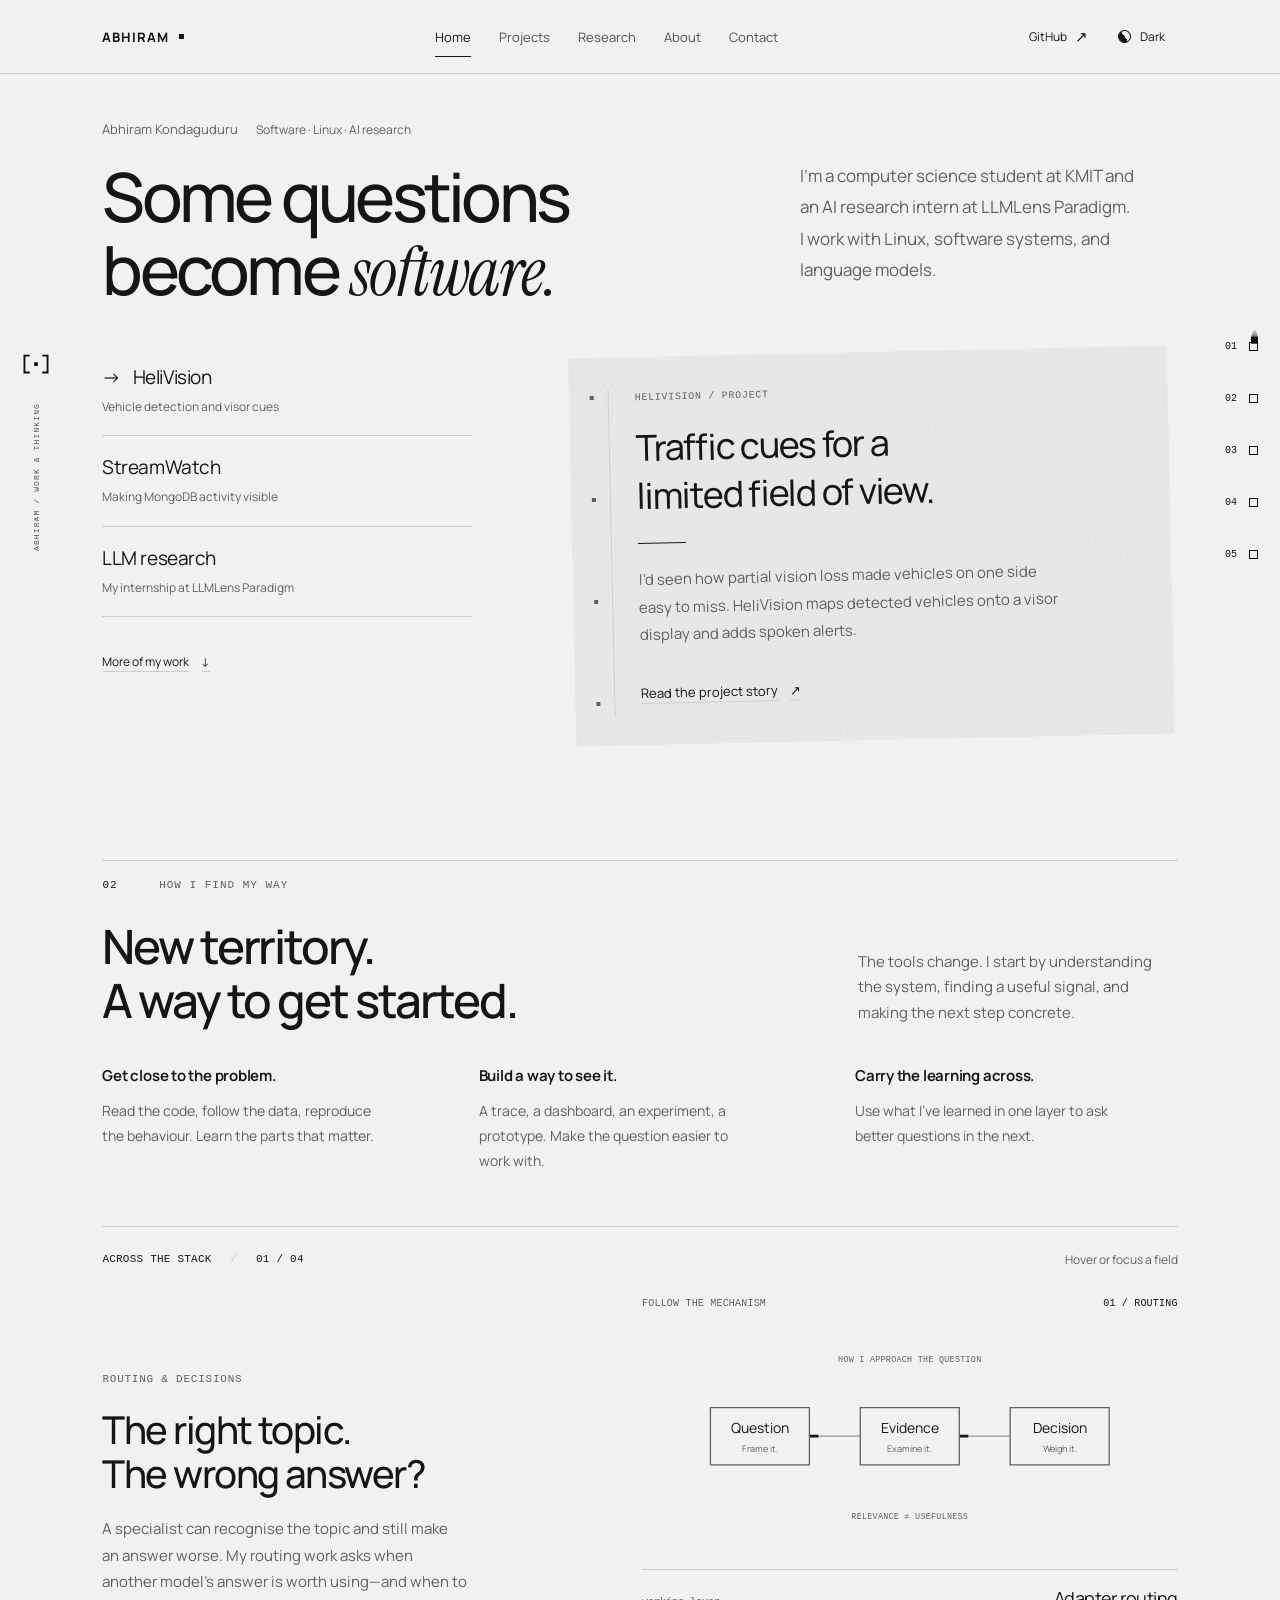
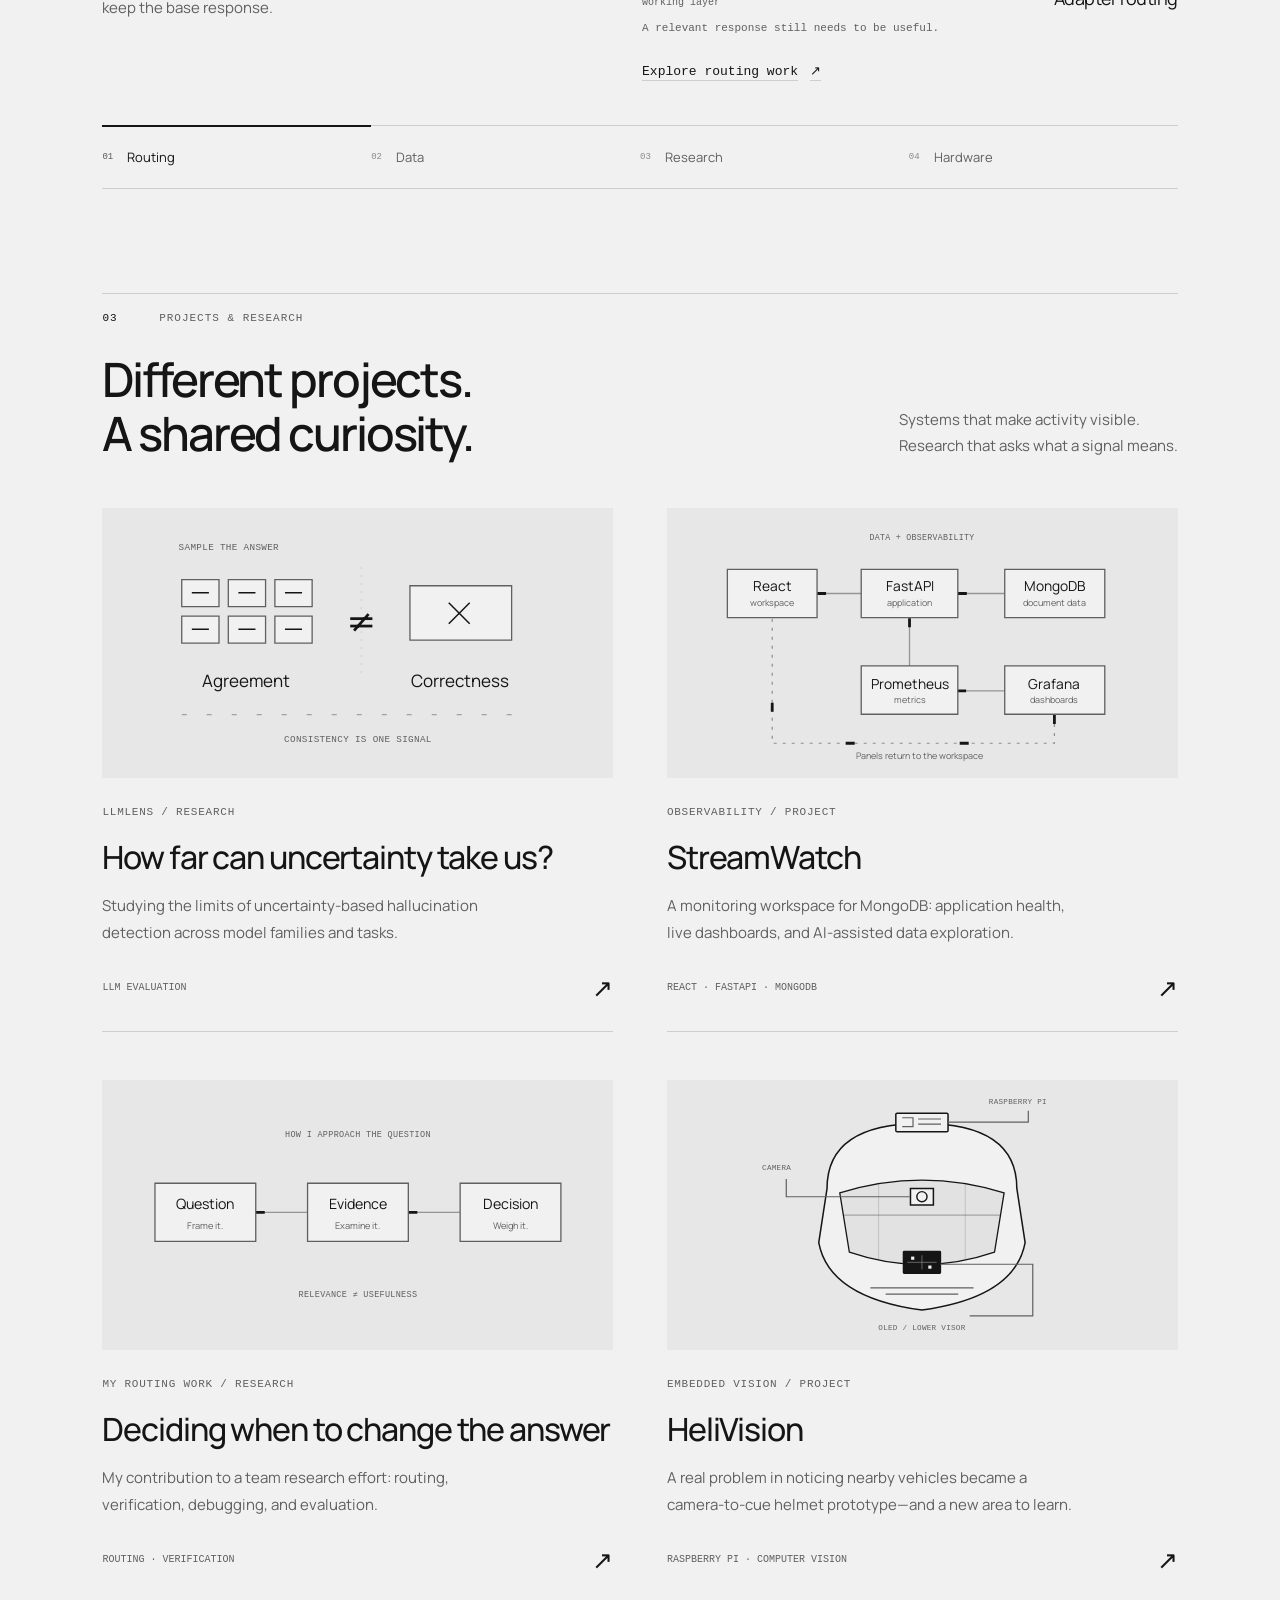
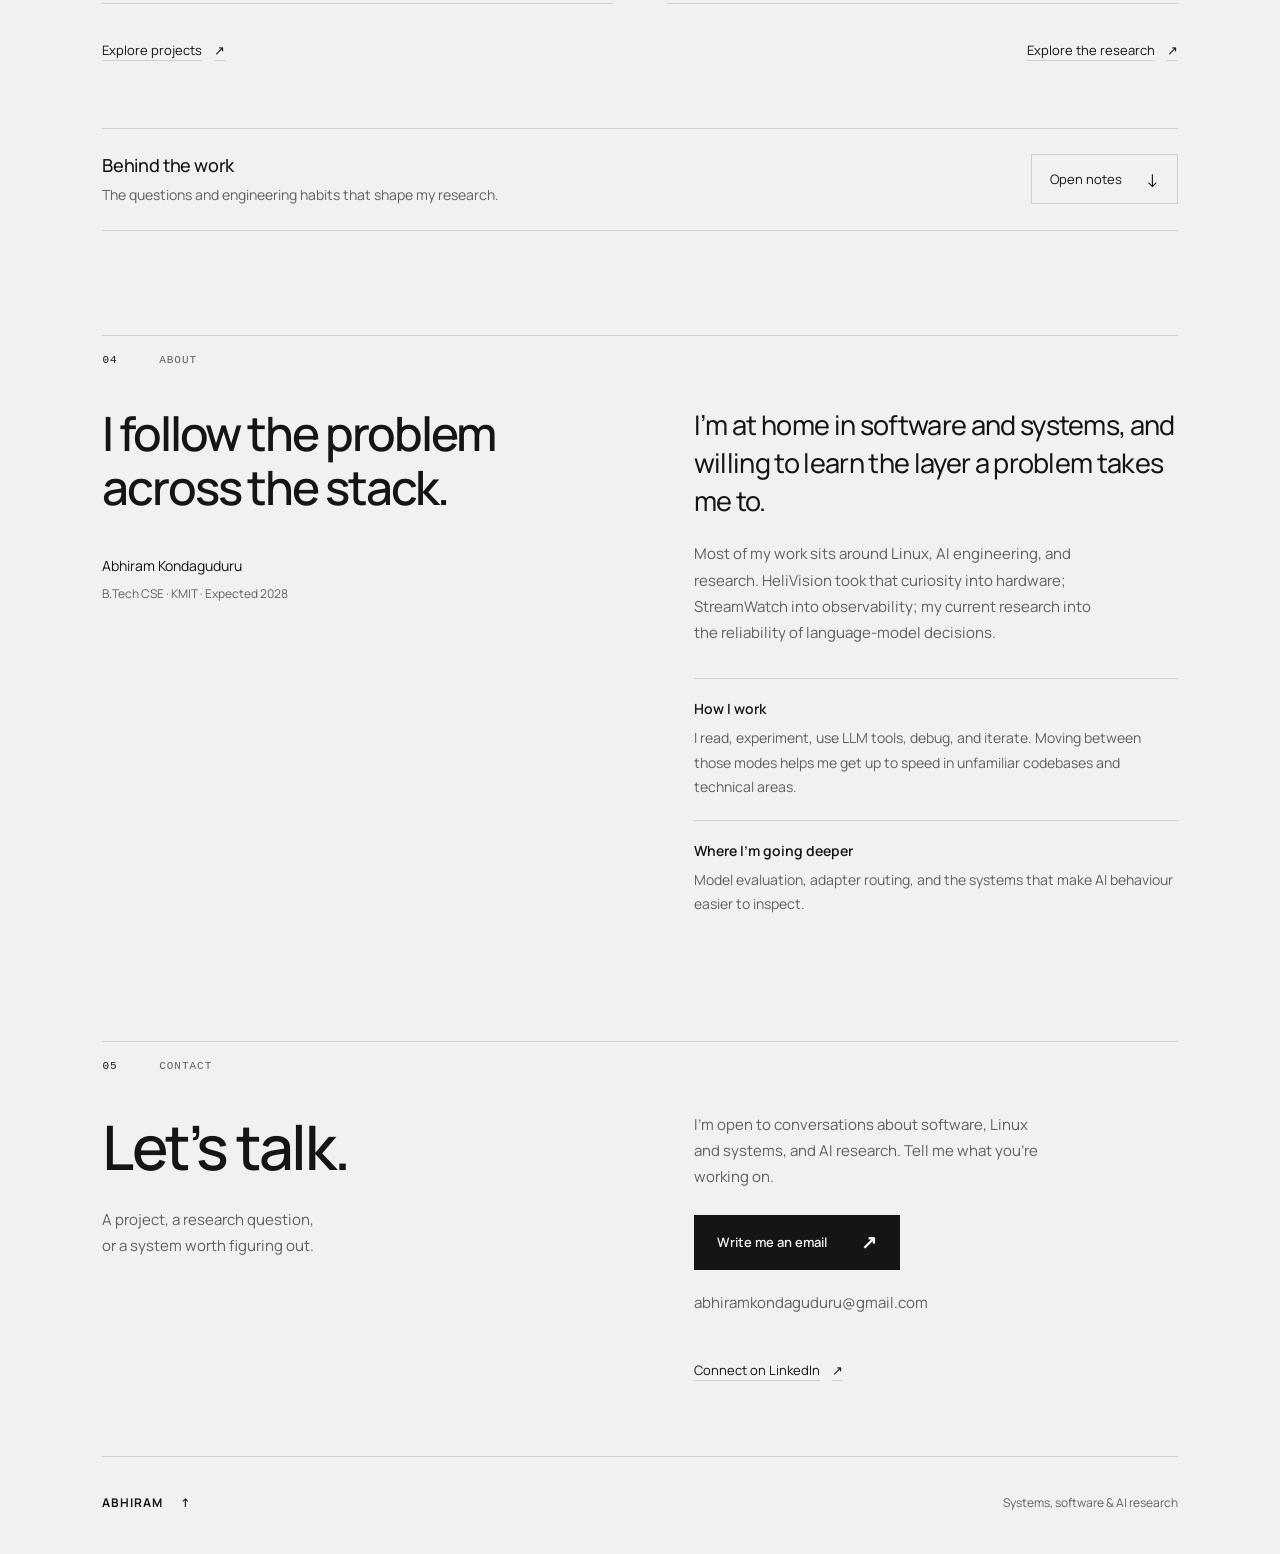
==== commit b1557432: "feat: add project notebook and responsive pixel interactions" ====
--- a/index.html
+++ b/index.html
@@ -20,9 +20,9 @@
     <title>Work &amp; thinking — Abhiram</title>
     <link rel="icon" href="./favicon.svg" type="image/svg+xml">
     <link rel="preload" href="./assets/fonts/manrope-variable.ttf" as="font" type="font/ttf" crossorigin>
-    <link rel="stylesheet" href="./styles.css?v=20261022.7">
-    <script src="./app.js?v=20261022.7" defer></script>
-    <script src="./trails.js?v=20261022.7" defer></script>
+    <link rel="stylesheet" href="./styles.css?v=20261023.3">
+    <script src="./app.js?v=20261023.3" defer></script>
+    <script src="./trails.js?v=20261023.1" defer></script>
   </head>
   <body data-page="home">
     <a class="skip-link" href="#main">Skip to content</a>
@@ -53,29 +53,46 @@
     <a class="fixed-top" href="#top" aria-label="Back to top" data-adaptive><span aria-hidden="true">↑</span><small aria-hidden="true">TOP</small></a>
     <main id="main">
       <section class="hero section" id="top" aria-labelledby="hero-title">
-        <div class="hero-grid">
-          <div class="hero-copy">
-            <p class="hero-intro">
-              Abhiram Kondaguduru<span>Systems · Linux · AI research</span>
-            </p>
-            <h1 id="hero-title">
-              I build.<br>I ask <em>why.</em>
-            </h1>
-            <p class="hero-description">
-              I’m a computer science student drawn to systems, Linux, and AI. I learn by tracing what’s happening, building what’s missing, and testing the idea.
-            </p>
-            <p class="hero-aside">
-              From debugging a machine to studying a model, I like finding my way through unfamiliar layers.
-            </p>
-            <div class="hero-actions">
-              <a class="button solid pixel-surface" data-invert-surface href="#work" data-pixels="follow"><canvas aria-hidden="true"></canvas><span data-shield>Explore my work<span aria-hidden="true">↓</span></span></a><a class="inline-link" href="./research.html">Research <span aria-hidden="true">↗</span></a>
-            </div>
-          </div>
-          <a class="hero-art pixel-surface" href="#story" data-pixels="follow" data-pixel-mark="favicon" aria-label="See how I work across different systems"><canvas aria-hidden="true"></canvas>
-            <div class="art-bottom">
-              <span>One curiosity. Different layers.</span><span class="art-link-icon" aria-hidden="true">↓</span>
-            </div>
-          </a>
+        <div class="notebook-opening">
+          <p class="hero-intro">
+            Abhiram Kondaguduru <span>Software · Linux · AI research</span>
+          </p>
+          <h1 id="hero-title">
+            Some questions<br>become <em>software.</em>
+          </h1>
+          <p class="notebook-introduction">
+            I’m a computer science student at KMIT and an AI research intern at LLMLens Paradigm. I work with Linux, software systems, and language models.
+          </p>
+        </div>
+        <div class="hero-desk">
+          <div class="hero-projects" role="group" aria-label="Choose a project note">
+            <button type="button" data-hero-project="helivision" aria-pressed="true" aria-controls="hero-project-note"><span>HeliVision</span><small>Vehicle detection and visor cues</small></button>
+            <button type="button" data-hero-project="streamwatch" aria-pressed="false" aria-controls="hero-project-note"><span>StreamWatch</span><small>Making MongoDB activity visible</small></button>
+            <button type="button" data-hero-project="research" aria-pressed="false" aria-controls="hero-project-note"><span>LLM research</span><small>My internship at LLMLens Paradigm</small></button>
+            <a class="hero-all-work text-link" href="#work">More of my work <span aria-hidden="true">↓</span></a>
+          </div>
+          <div class="hero-note-space">
+            <article class="hero-note pixel-surface" id="hero-project-note" aria-label="Featured project note" data-pixels="follow" data-pixel-rest="0.035" data-pixel-scroll>
+              <canvas aria-hidden="true"></canvas>
+              <div class="note-binding" aria-hidden="true">
+                <i></i><i></i><i></i><i></i>
+              </div>
+              <div class="hero-note-copy" aria-live="polite" aria-atomic="true" data-shield>
+                <p class="eyebrow" id="hero-note-label">
+                  HELIVISION / PROJECT
+                </p>
+                <h2 id="hero-note-title">
+                  Traffic cues for a limited field of view.
+                </h2>
+                <div class="note-rule" aria-hidden="true">
+                </div>
+                <p class="hero-note-description" id="hero-note-description">
+                  I’d seen how partial vision loss made vehicles on one side easy to miss. HeliVision maps detected vehicles onto a visor display and adds spoken alerts.
+                </p>
+                <a class="text-link hero-note-link" id="hero-note-link" href="./helivision.html">Read the project story <span aria-hidden="true">↗</span></a>
+              </div>
+            </article>
+          </div>
         </div>
       </section>
       <section class="story section" id="story" aria-labelledby="story-title">
@@ -90,7 +107,8 @@
             The tools change. I start by understanding the system, finding a useful signal, and making the next step concrete.
           </p>
         </div>
-        <div class="thinking-grid" data-reveal>
+        <div class="thinking-grid pixel-surface" data-pixels="follow" data-pixel-strength="0.7" data-reveal>
+          <canvas aria-hidden="true"></canvas>
           <div>
             <h3>
               Get close to the problem.
@@ -133,13 +151,13 @@
                 A specialist can recognise the topic and still make an answer worse. My routing work asks when another model’s answer is worth using—and when to keep the base response.
               </p>
             </div>
-            <div class="investigation-visual" data-pixel-occluder>
+            <div class="investigation-visual" data-pixel-art>
               <div class="trace-caption">
                 <span>FOLLOW THE MECHANISM</span><span id="trace-status">01 / ROUTING</span>
               </div>
               <div class="signal-diagram" data-step="0">
                 <div class="story-scene scene-notice">
-                  <svg class="motion-diagram route-map" data-motion data-pixel-occluder viewBox="0 0 620 350" role="img" aria-label="A conceptual view of my approach: frame a question, examine the evidence, and make a reasoned decision.">
+                  <svg class="motion-diagram route-map" data-motion data-pixel-art viewBox="0 0 620 350" role="img" aria-label="A conceptual view of my approach: frame a question, examine the evidence, and make a reasoned decision.">
                     <text class="fig-label" x="310" y="65" text-anchor="middle">HOW I APPROACH THE QUESTION</text>
                     <path class="flow-line" d="M166 171h73M381 171h73"/>
                     <path class="flow-packet" d="M166 171h73M381 171h73"/>
@@ -153,7 +171,7 @@
                   </svg>
                 </div>
                 <div class="story-scene scene-prototype">
-                  <svg class="motion-diagram stream-map" data-motion data-pixel-occluder viewBox="0 0 620 360" role="img" aria-label="StreamWatch connects the React workspace to FastAPI and MongoDB, with a separate monitoring path through Prometheus and Grafana">
+                  <svg class="motion-diagram stream-map" data-motion data-pixel-art viewBox="0 0 620 360" role="img" aria-label="StreamWatch connects the React workspace to FastAPI and MongoDB, with a separate monitoring path through Prometheus and Grafana">
                     <path class="flow-line" d="M158 108h64M362 108h68M292 144v69M361 249h69"/>
                     <path class="flow-packet" d="M158 108h64M362 108h68M292 144v69M361 249h69"/>
                     <rect class="flow-node" x="28" y="73" width="130" height="70"/><text class="fig-name" x="93" y="105">React</text><text class="fig-small" x="93" y="126">workspace</text>
@@ -166,7 +184,7 @@
                   </svg>
                 </div>
                 <div class="story-scene scene-storage">
-                  <svg class="motion-diagram lens-art" data-motion data-pixel-occluder viewBox="0 0 540 320" role="img" aria-label="Repeated model answers may agree while the answer is incorrect">
+                  <svg class="motion-diagram lens-art" data-motion data-pixel-art viewBox="0 0 540 320" role="img" aria-label="Repeated model answers may agree while the answer is incorrect">
                     <text class="fig-label" x="39" y="40">SAMPLE THE ANSWER</text>
                     <g class="sample-answers">
                       <rect x="43" y="78" width="48" height="35"/><rect x="103" y="78" width="48" height="35"/><rect x="163" y="78" width="48" height="35"/><rect x="43" y="125" width="48" height="35"/><rect x="103" y="125" width="48" height="35"/><rect x="163" y="125" width="48" height="35"/><path d="M56 95h22m38 0h22m38 0h22M56 142h22m38 0h22m38 0h22"/>
@@ -178,7 +196,7 @@
                   </svg>
                 </div>
                 <div class="story-scene scene-test">
-                  <svg class="motion-diagram helmet-front" data-motion data-pixel-occluder viewBox="0 0 600 390" role="img" aria-label="Front helmet view, with the OLED at the lower centre of the visor, a camera above it, and the Raspberry Pi on top">
+                  <svg class="motion-diagram helmet-front" data-motion data-pixel-art viewBox="0 0 600 390" role="img" aria-label="Front helmet view, with the OLED at the lower centre of the visor, a camera above it, and the Raspberry Pi on top">
                     <defs>
                       <clipPath id="visor-home-helmet"><path d="M171 160Q300 120 429 160L414 253Q300 292 186 253Z"/></clipPath>
                     </defs>
@@ -229,9 +247,9 @@
           </p>
         </div>
         <div class="work-grid" data-reveal>
-          <a class="work-tile pixel-surface" data-pixels="follow" href="./research.html#detection"><canvas aria-hidden="true"></canvas>
+          <a class="work-tile pixel-surface" data-pixels="follow" href="./research.html#detection" data-pixel-scroll><canvas aria-hidden="true"></canvas>
             <div class="tile-visual" aria-hidden="true">
-              <svg class="motion-diagram lens-art" data-motion data-pixel-occluder viewBox="0 0 540 320" role="img" aria-label="Repeated model answers may agree while the answer is incorrect">
+              <svg class="motion-diagram lens-art" data-motion data-pixel-art viewBox="0 0 540 320" role="img" aria-label="Repeated model answers may agree while the answer is incorrect">
                 <text class="fig-label" x="39" y="40">SAMPLE THE ANSWER</text>
                 <g class="sample-answers">
                   <rect x="43" y="78" width="48" height="35"/><rect x="103" y="78" width="48" height="35"/><rect x="163" y="78" width="48" height="35"/><rect x="43" y="125" width="48" height="35"/><rect x="103" y="125" width="48" height="35"/><rect x="163" y="125" width="48" height="35"/><path d="M56 95h22m38 0h22m38 0h22M56 142h22m38 0h22m38 0h22"/>
@@ -257,9 +275,9 @@
               </div>
             </div>
           </a>
-          <a class="work-tile pixel-surface" data-pixels="follow" href="./streamwatch.html"><canvas aria-hidden="true"></canvas>
+          <a class="work-tile pixel-surface" data-pixels="follow" href="./streamwatch.html" data-pixel-scroll><canvas aria-hidden="true"></canvas>
             <div class="tile-visual" aria-hidden="true">
-              <svg class="motion-diagram stream-map" data-motion data-pixel-occluder viewBox="0 0 620 360" role="img" aria-label="StreamWatch connects the React workspace to FastAPI and MongoDB, with a separate monitoring path through Prometheus and Grafana">
+              <svg class="motion-diagram stream-map" data-motion data-pixel-art viewBox="0 0 620 360" role="img" aria-label="StreamWatch connects the React workspace to FastAPI and MongoDB, with a separate monitoring path through Prometheus and Grafana">
                 <path class="flow-line" d="M158 108h64M362 108h68M292 144v69M361 249h69"/>
                 <path class="flow-packet" d="M158 108h64M362 108h68M292 144v69M361 249h69"/>
                 <rect class="flow-node" x="28" y="73" width="130" height="70"/><text class="fig-name" x="93" y="105">React</text><text class="fig-small" x="93" y="126">workspace</text>
@@ -286,9 +304,9 @@
               </div>
             </div>
           </a>
-          <a class="work-tile pixel-surface" data-pixels="follow" href="./research.html#routing"><canvas aria-hidden="true"></canvas>
+          <a class="work-tile pixel-surface" data-pixels="follow" href="./research.html#routing" data-pixel-scroll><canvas aria-hidden="true"></canvas>
             <div class="tile-visual" aria-hidden="true">
-              <svg class="motion-diagram route-map" data-motion data-pixel-occluder viewBox="0 0 620 350" role="img" aria-label="A conceptual view of my approach: frame a question, examine the evidence, and make a reasoned decision.">
+              <svg class="motion-diagram route-map" data-motion data-pixel-art viewBox="0 0 620 350" role="img" aria-label="A conceptual view of my approach: frame a question, examine the evidence, and make a reasoned decision.">
                 <text class="fig-label" x="310" y="65" text-anchor="middle">HOW I APPROACH THE QUESTION</text>
                 <path class="flow-line" d="M166 171h73M381 171h73"/>
                 <path class="flow-packet" d="M166 171h73M381 171h73"/>
@@ -316,9 +334,9 @@
               </div>
             </div>
           </a>
-          <a class="work-tile pixel-surface" data-pixels="follow" href="./helivision.html"><canvas aria-hidden="true"></canvas>
+          <a class="work-tile pixel-surface" data-pixels="follow" href="./helivision.html" data-pixel-scroll><canvas aria-hidden="true"></canvas>
             <div class="tile-visual" aria-hidden="true">
-              <svg class="motion-diagram helmet-front" data-motion data-pixel-occluder viewBox="0 0 600 390" role="img" aria-label="Front helmet view, with the OLED at the lower centre of the visor, a camera above it, and the Raspberry Pi on top">
+              <svg class="motion-diagram helmet-front" data-motion data-pixel-art viewBox="0 0 600 390" role="img" aria-label="Front helmet view, with the OLED at the lower centre of the visor, a camera above it, and the Raspberry Pi on top">
                 <defs>
                   <clipPath id="visor-tile-helmet"><path d="M171 160Q300 120 429 160L414 253Q300 292 186 253Z"/></clipPath>
                 </defs>
@@ -395,7 +413,8 @@
         <div class="section-topline">
           <span><b>04</b> ABOUT</span>
         </div>
-        <div class="about-grid" data-reveal>
+        <div class="about-grid pixel-surface" data-pixels="follow" data-pixel-strength="0.65" data-reveal>
+          <canvas aria-hidden="true"></canvas>
           <div>
             <h2 id="about-title">
               I follow the problem<br>across the stack.
--- a/styles.css
+++ b/styles.css
@@ -66,6 +66,7 @@
 h2{font-size:clamp(36px,3.7vw,52px);font-weight:550;letter-spacing:-.045em;line-height:1.15}
 .pixel-surface{position:relative;isolation:isolate;overflow:hidden}
 .pixel-surface>canvas{position:absolute;inset:0;width:100%;height:100%;z-index:-1;pointer-events:none}
+:root[data-theme="dark"] .pixel-surface>canvas{opacity:.865}
 .button{display:inline-flex;align-items:center;justify-content:center;min-height:54px;min-width:180px;padding:17px 22px;border:1px solid var(--ink);background:transparent;font-size:13px;font-weight:600}
 .button>span{display:flex;align-items:center;justify-content:space-between;gap:34px}
 .button>span>span{font-size:19px;line-height:1;transition:transform .2s var(--ease)}
@@ -572,3 +573,57 @@
 @media(max-width:700px){.signal-diagram{height:230px}}
 .motion-diagram :is(path,rect,circle){vector-effect:non-scaling-stroke}
 @media(max-width:700px){.motion-diagram .flow-packet{stroke-width:1.8px}}
+
+/* A project notebook replaces the oversized logo in the introduction. */
+.hero{min-height:0;padding-top:120px;padding-bottom:54px;overflow:visible}
+.notebook-opening{display:grid;grid-template-columns:1.65fr 1fr;gap:22px 7%;align-items:start}
+.notebook-opening .hero-intro{grid-column:1/-1;flex-direction:row;align-items:center;gap:18px;margin:0}
+.notebook-opening .hero-intro>span{font-size:12px}
+.notebook-opening h1{font-size:clamp(56px,5.3vw,84px);line-height:1.08;letter-spacing:-.055em}
+.notebook-introduction{max-width:36ch;font-size:17px;line-height:1.85;color:var(--muted);padding-bottom:7px}
+.hero-desk{display:grid;grid-template-columns:1fr 1.65fr;gap:9%;margin-top:32px;align-items:start}
+.hero-projects{min-width:0;padding-top:4px}
+.hero-projects button{position:relative;display:block;text-align:left;width:100%;min-height:86px;border:0;border-bottom:1px solid var(--line);background:transparent;padding:18px 0}
+.hero-projects button>span{display:block;font-size:19px;letter-spacing:-.025em}
+.hero-projects button>small{display:block;font-size:12px;line-height:1.8;color:var(--muted);margin-top:6px}
+.hero-projects button[aria-pressed="true"]>span::before{content:'→';display:inline-block;margin-right:12px}
+.hero-projects button:focus-visible{outline-offset:5px}
+.hero-all-work{margin-top:22px;font-size:12px;min-height:44px}
+.hero-note-space{min-width:0;padding:10px 6px 10px 4px}
+.hero-note{--note-angle:-1.25deg;display:grid;grid-template-columns:18px 1fr;gap:26px;min-height:355px;padding:32px 32px 30px 22px;background:var(--panel);transform:rotate(var(--note-angle));transform-origin:center;transition:transform .45s var(--ease);overflow:hidden}
+.note-binding{display:flex;flex-direction:column;align-items:center;justify-content:space-between;border-right:1px solid var(--line);padding:6px 0 10px}
+.note-binding i{width:4px;height:4px;background:var(--muted);margin-right:16px}
+.hero-note-copy{min-width:0}
+.hero-note .eyebrow{font-size:10px;line-height:1.8}
+.hero-note h2{font-size:clamp(25px,2.8vw,38px);font-weight:450;line-height:1.35;letter-spacing:-.035em;min-height:2.7em;margin-top:17px;max-width:24ch}
+.note-rule{width:48px;border-top:1px solid var(--ink);margin:22px 0}
+.hero-note-description{max-width:48ch;font-size:15px;line-height:1.85;margin-top:8px;min-height:5.55em;color:var(--muted)}
+.hero-note-link{font-size:13px;margin-top:22px;min-height:44px}
+.hero-note:focus-within{transform:rotate(0deg)}
+.thinking-grid>canvas,.about-grid>canvas{position:absolute}
+/* Pixels sit over the illustration background; vector strokes and labels are masked. */
+.case-figure>svg,.signal-diagram svg{position:relative;z-index:-2}
+@media(hover:hover) and (pointer:fine){.hero-note:hover{--note-angle:0deg}.hero-projects button:hover>span{color:var(--ink)}.hero-projects button:hover>small{color:var(--ink)}}
+@media(max-width:900px){.notebook-opening{gap:24px 6%}.notebook-opening h1{font-size:clamp(40px,5.3vw,54px)}.notebook-introduction{font-size:16px}.hero-desk{gap:6%}.hero-note{padding:28px 24px 25px 18px;gap:20px}.hero-note-description{font-size:14px}.hero-projects button>span{font-size:18px}}
+@media(max-width:700px){
+ .hero{padding-top:calc(var(--mobile-header-height) + 32px);padding-bottom:36px}
+ .notebook-opening{grid-template-columns:1fr;gap:24px}
+ .notebook-opening .hero-intro{flex-direction:column;align-items:flex-start;gap:5px;font-size:12px;line-height:1.7}
+ .notebook-opening h1{font-size:clamp(35px,9.4vw,60px);line-height:1.12;letter-spacing:-.05em}
+ .notebook-introduction{font-size:16px;line-height:1.85;max-width:40ch;padding:0}
+ .hero-desk{grid-template-columns:1fr;gap:26px;margin-top:22px}
+ .hero-projects{display:grid;grid-template-columns:repeat(3,minmax(0,1fr));gap:12px;padding-top:0}.hero-projects button{min-height:52px;padding:12px 0}
+ .hero-projects button>span{font-size:13px;letter-spacing:-.025em}.hero-projects button>small{display:none}
+ .hero-projects button[aria-pressed="true"]{border-color:var(--ink)}
+ .hero-projects button[aria-pressed="true"]>span::before{display:none}
+ .hero-all-work{display:none}
+ .hero-note-space{padding:9px 4px}
+ .hero-note{grid-template-columns:12px 1fr;gap:18px;padding:27px 22px 25px 15px;min-height:370px;transition:none}
+ .note-binding i{margin-right:10px}
+ .hero-note h2{font-size:28px;line-height:1.4;min-height:4.2em;max-width:24ch}
+ .hero-note-description{font-size:15px;line-height:1.85;min-height:9.25em}
+ .hero-note-link{font-size:13px;margin-top:20px}
+}
+@media(max-width:450px){.hero-note-description{min-height:12.95em}}
+@media(max-width:370px){.notebook-opening h1{font-size:35px}.hero-note{gap:14px;padding-right:17px}.hero-note h2{font-size:25px;min-height:4.2em}.hero-note .eyebrow{font-size:9px}.hero-note-description{font-size:14px;min-height:12.95em}}
+@media(prefers-reduced-motion:reduce){.hero-note{transform:none!important;transition:none!important}}
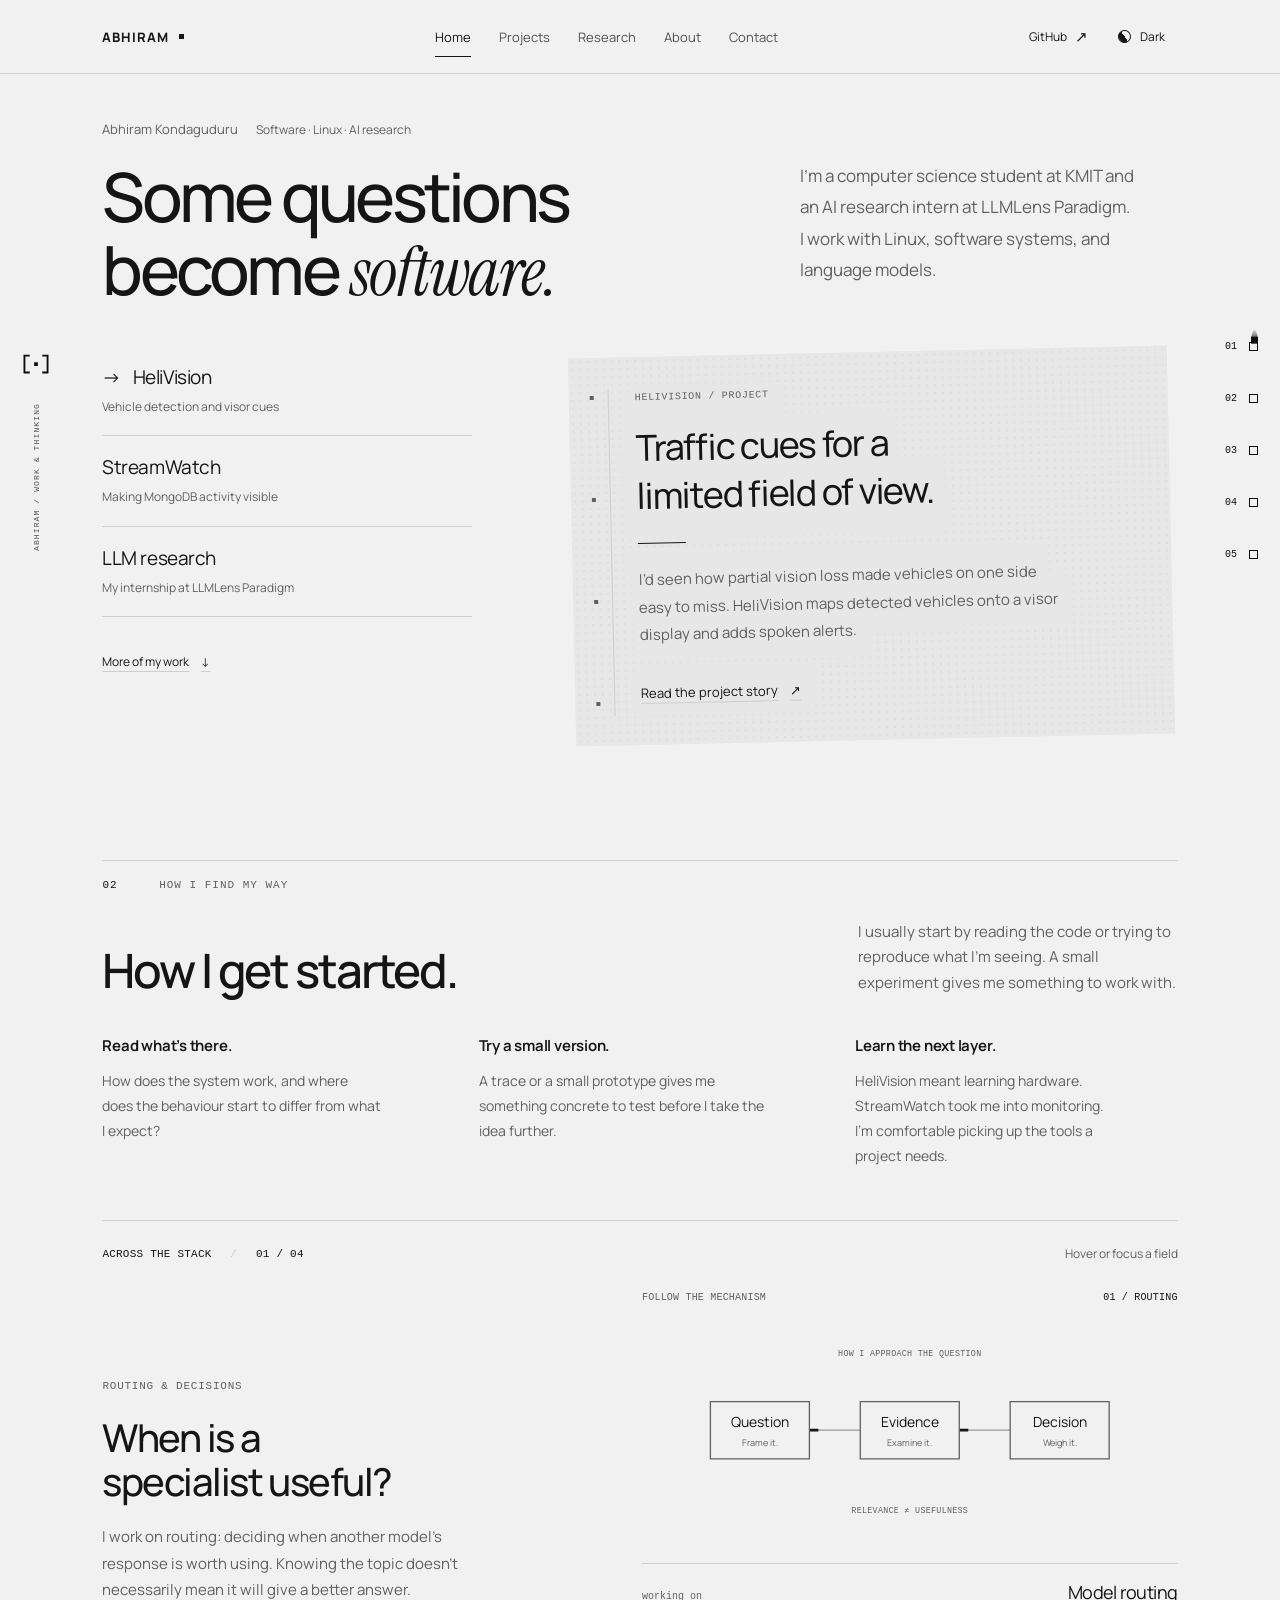
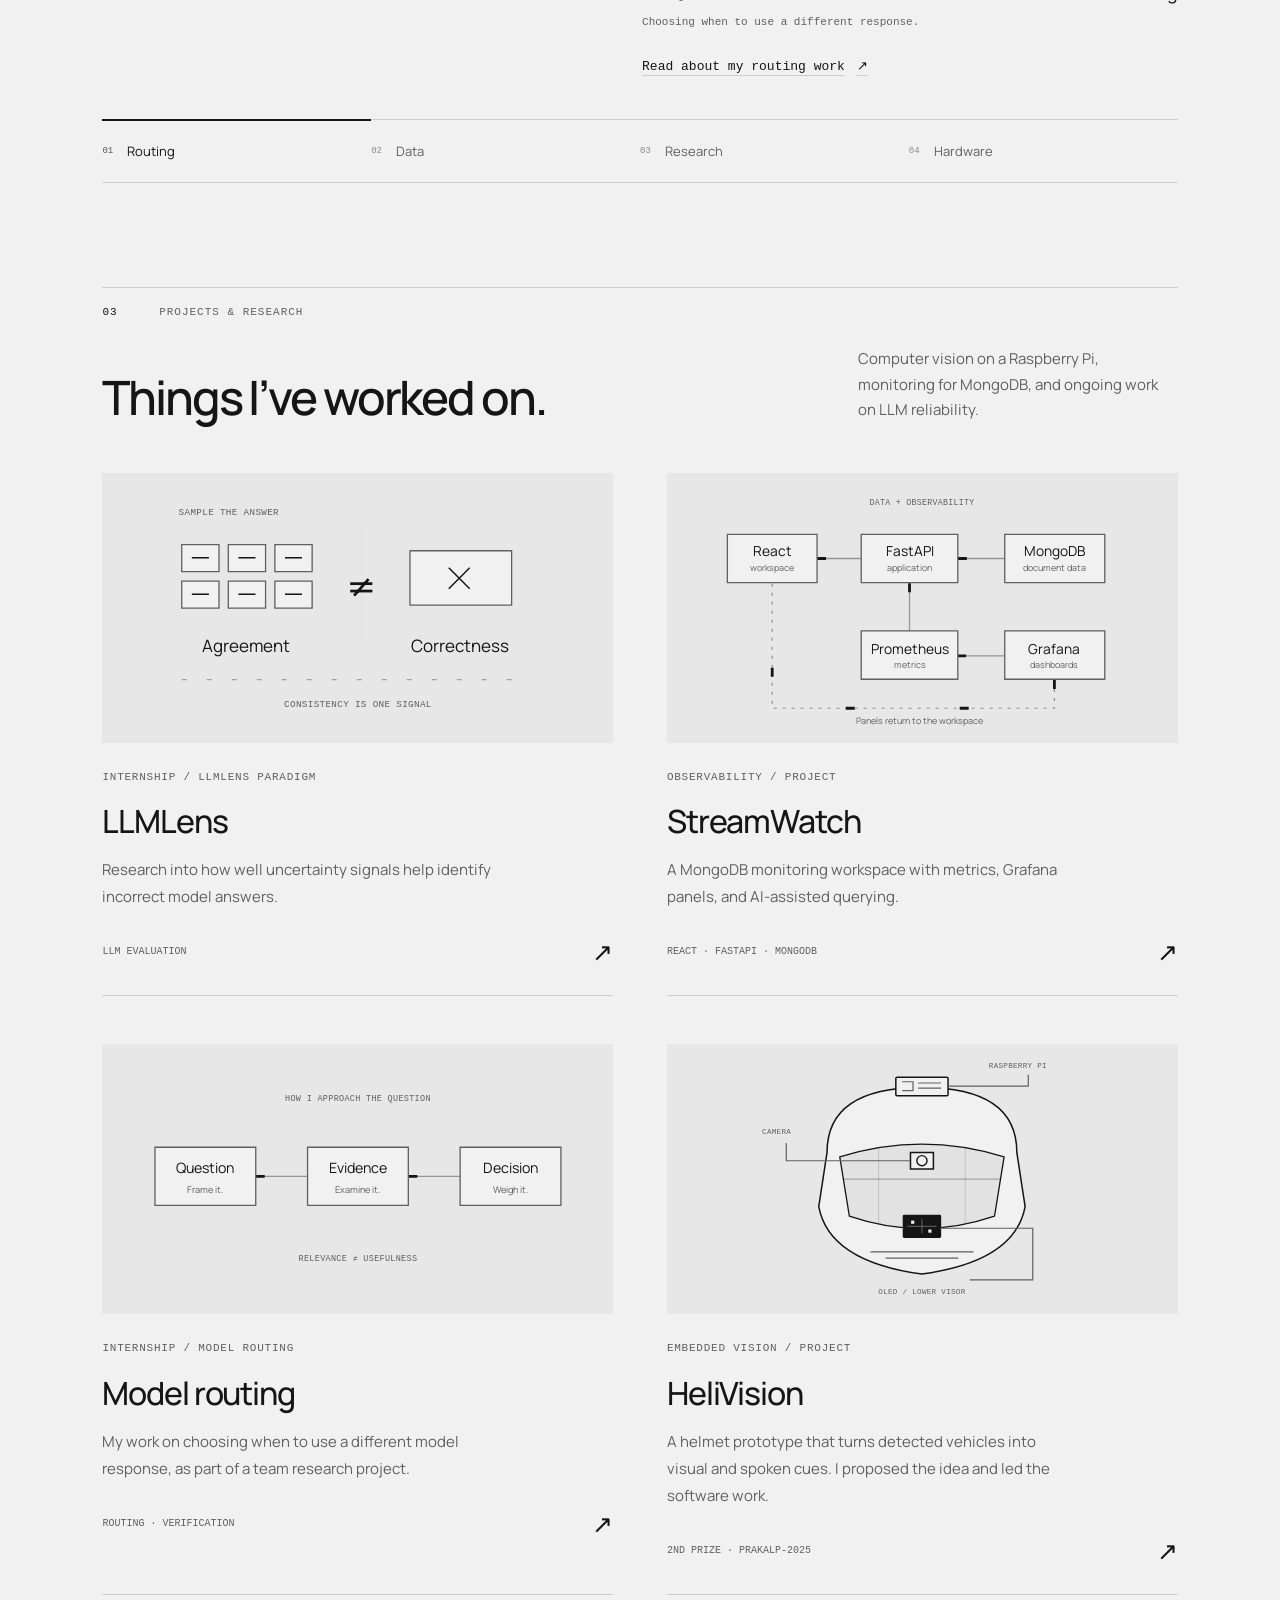
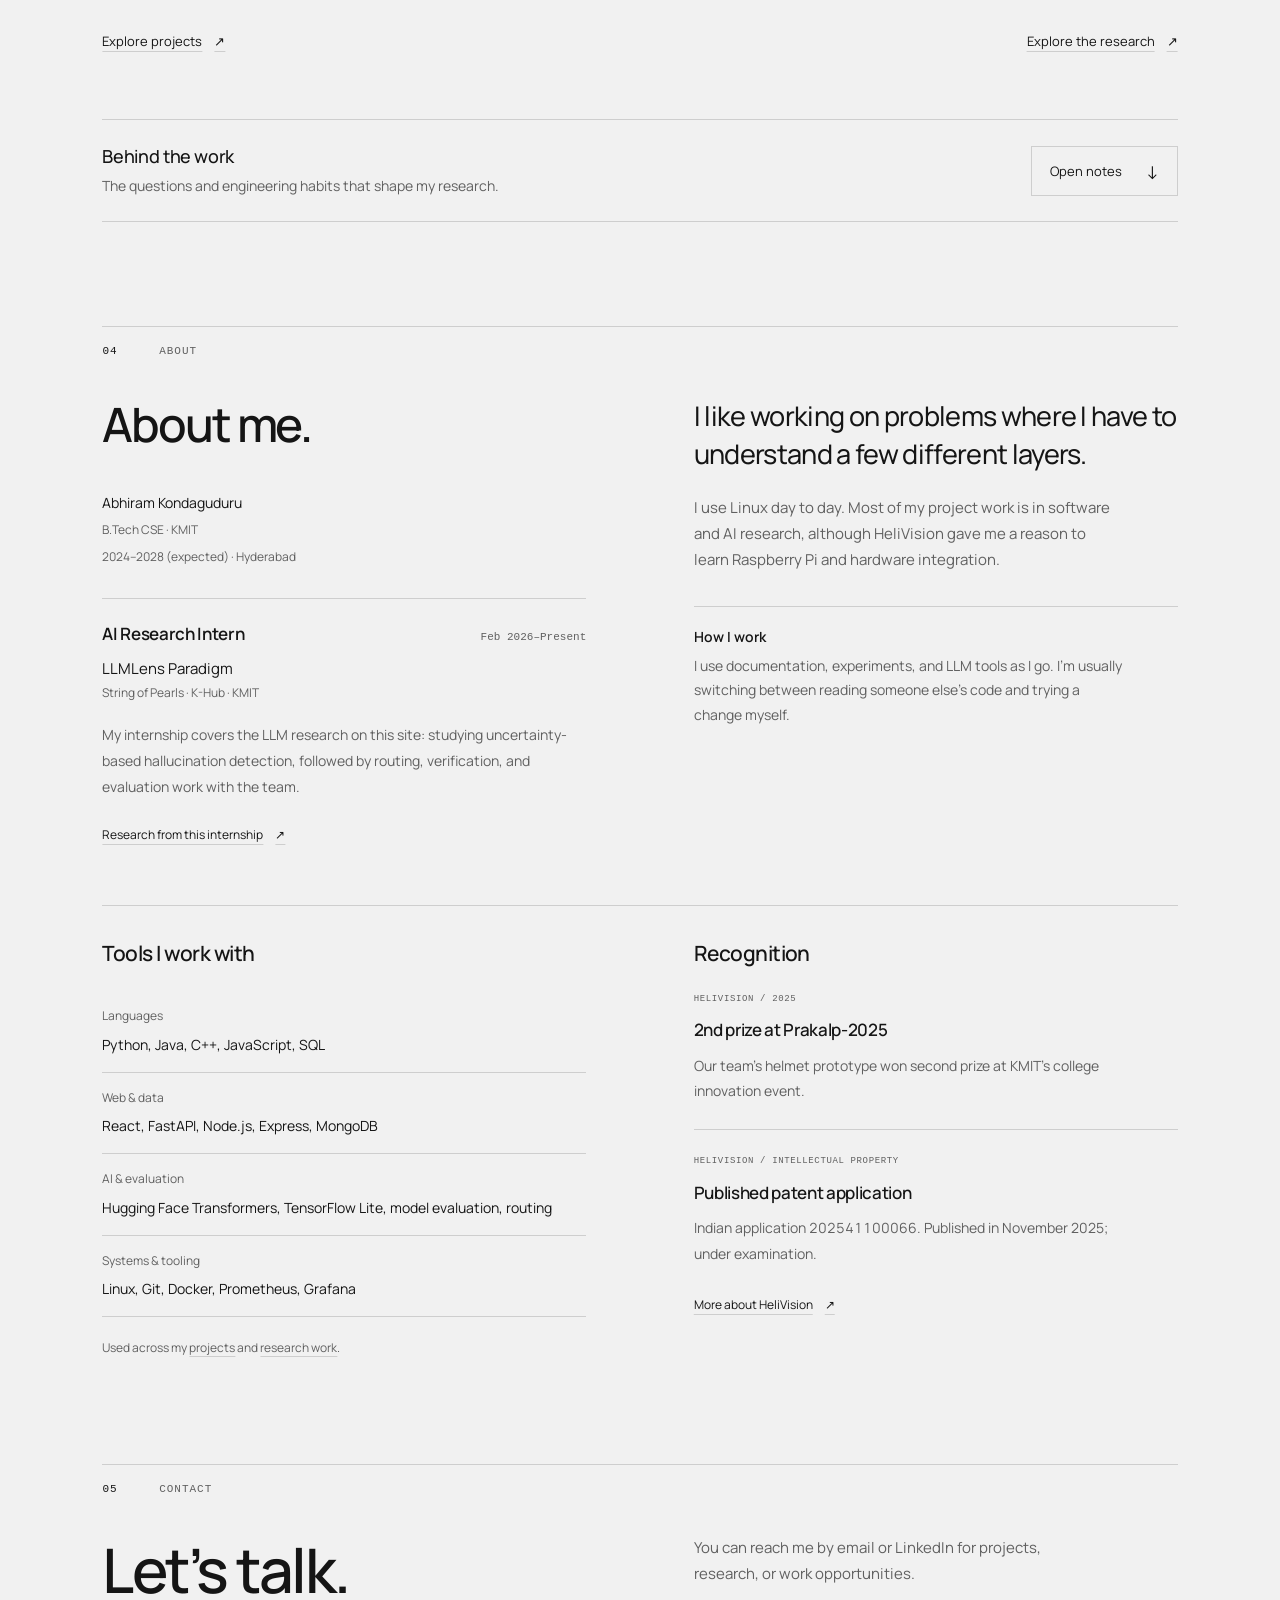
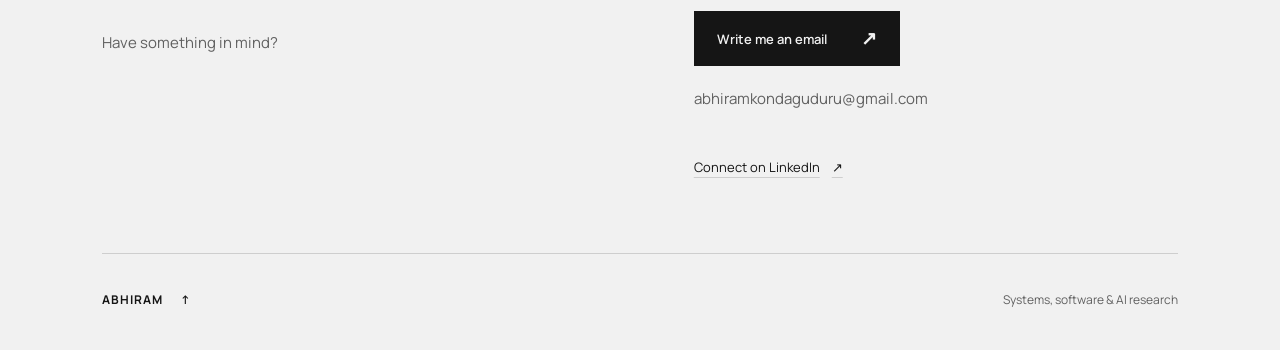
==== commit c35a5efd: "feat: refine project stories and add internship profile and recognition" ====
--- a/index.html
+++ b/index.html
@@ -3,9 +3,9 @@
   <head>
     <meta charset="UTF-8">
     <meta name="viewport" content="width=device-width, initial-scale=1, viewport-fit=cover">
-    <meta name="description" content="Abhiram Kondaguduru — systems, Linux, AI engineering and research. Projects, research questions, and the thinking behind them.">
+    <meta name="description" content="Abhiram Kondaguduru, computer science student and AI research intern at LLMLens Paradigm. Projects in Linux, software systems, and LLM reliability.">
     <meta property="og:title" content="Work &amp; thinking — Abhiram">
-    <meta property="og:description" content="Abhiram Kondaguduru — systems, Linux, AI engineering and research. Projects, research questions, and the thinking behind them.">
+    <meta property="og:description" content="Abhiram Kondaguduru, computer science student and AI research intern at LLMLens Paradigm. Projects in Linux, software systems, and LLM reliability.">
     <meta property="og:type" content="website">
     <meta property="og:url" content="https://k-abhiram21.github.io/">
     <meta name="theme-color" content="#f1f1f1">
@@ -101,36 +101,36 @@
         </div>
         <div class="story-heading-row" data-reveal>
           <h2 id="story-title">
-            New territory.<br>A way to get started.
+            How I get started.
           </h2>
           <p>
-            The tools change. I start by understanding the system, finding a useful signal, and making the next step concrete.
+            I usually start by reading the code or trying to reproduce what I’m seeing. A small experiment gives me something to work with.
           </p>
         </div>
         <div class="thinking-grid pixel-surface" data-pixels="follow" data-pixel-strength="0.7" data-reveal>
           <canvas aria-hidden="true"></canvas>
           <div>
             <h3>
-              Get close to the problem.
+              Read what’s there.
             </h3>
             <p>
-              Read the code, follow the data, reproduce the behaviour. Learn the parts that matter.
+              How does the system work, and where does the behaviour start to differ from what I expect?
             </p>
           </div>
           <div>
             <h3>
-              Build a way to see it.
+              Try a small version.
             </h3>
             <p>
-              A trace, a dashboard, an experiment, a prototype. Make the question easier to work with.
+              A trace or a small prototype gives me something concrete to test before I take the idea further.
             </p>
           </div>
           <div>
             <h3>
-              Carry the learning across.
+              Learn the next layer.
             </h3>
             <p>
-              Use what I’ve learned in one layer to ask better questions in the next.
+              HeliVision meant learning hardware. StreamWatch took me into monitoring. I’m comfortable picking up the tools a project needs.
             </p>
           </div>
         </div>
@@ -145,10 +145,10 @@
                 ROUTING &amp; DECISIONS
               </p>
               <h3 id="story-heading">
-                The right topic.<br>The wrong answer?
+                When is a<br>specialist useful?
               </h3>
               <p id="story-description">
-                A specialist can recognise the topic and still make an answer worse. My routing work asks when another model’s answer is worth using—and when to keep the base response.
+                I work on routing: deciding when another model’s response is worth using. Knowing the topic doesn’t necessarily mean it will give a better answer.
               </p>
             </div>
             <div class="investigation-visual" data-pixel-art>
@@ -218,12 +218,12 @@
               </div>
               <div class="trace-readout">
                 <div>
-                  <span class="readout-key" id="trace-command">working layer</span><span id="trace-result">Adapter routing</span>
+                  <span class="readout-key" id="trace-command">working on</span><span id="trace-result">Model routing</span>
                 </div>
                 <div class="trace-detail" id="trace-detail">
-                  A relevant response still needs to be useful.
-                </div>
-                <a class="text-link" id="story-link" href="./research.html#routing">Explore routing work <span aria-hidden="true">↗</span></a>
+                  Choosing when to use a different response.
+                </div>
+                <a class="text-link" id="story-link" href="./research.html#routing">Read about my routing work <span aria-hidden="true">↗</span></a>
               </div>
             </div>
           </div>
@@ -240,14 +240,14 @@
         </div>
         <div class="work-heading-row" data-reveal>
           <h2 id="work-title">
-            Different projects.<br>A shared curiosity.
+            Things I’ve worked on.
           </h2>
           <p>
-            Systems that make activity visible.<br>Research that asks what a signal means.
+            Computer vision on a Raspberry Pi, monitoring for MongoDB, and ongoing work on LLM reliability.
           </p>
         </div>
         <div class="work-grid" data-reveal>
-          <a class="work-tile pixel-surface" data-pixels="follow" href="./research.html#detection" data-pixel-scroll><canvas aria-hidden="true"></canvas>
+          <a class="work-tile pixel-surface" data-pixels="follow" data-pixel-scroll href="./research.html#detection"><canvas aria-hidden="true"></canvas>
             <div class="tile-visual" aria-hidden="true">
               <svg class="motion-diagram lens-art" data-motion data-pixel-art viewBox="0 0 540 320" role="img" aria-label="Repeated model answers may agree while the answer is incorrect">
                 <text class="fig-label" x="39" y="40">SAMPLE THE ANSWER</text>
@@ -262,20 +262,20 @@
             </div>
             <div class="tile-copy" data-shield>
               <p class="eyebrow">
-                LLMLENS / RESEARCH
-              </p>
-              <h3>
-                How far can uncertainty take us?
-              </h3>
-              <p>
-                Studying the limits of uncertainty-based hallucination detection across model families and tasks.
+                INTERNSHIP / LLMLENS PARADIGM
+              </p>
+              <h3>
+                LLMLens
+              </h3>
+              <p>
+                Research into how well uncertainty signals help identify incorrect model answers.
               </p>
               <div class="tile-meta">
                 <span>LLM EVALUATION</span><span class="tile-arrow" aria-hidden="true">↗</span>
               </div>
             </div>
           </a>
-          <a class="work-tile pixel-surface" data-pixels="follow" href="./streamwatch.html" data-pixel-scroll><canvas aria-hidden="true"></canvas>
+          <a class="work-tile pixel-surface" data-pixels="follow" data-pixel-scroll href="./streamwatch.html"><canvas aria-hidden="true"></canvas>
             <div class="tile-visual" aria-hidden="true">
               <svg class="motion-diagram stream-map" data-motion data-pixel-art viewBox="0 0 620 360" role="img" aria-label="StreamWatch connects the React workspace to FastAPI and MongoDB, with a separate monitoring path through Prometheus and Grafana">
                 <path class="flow-line" d="M158 108h64M362 108h68M292 144v69M361 249h69"/>
@@ -297,14 +297,14 @@
                 StreamWatch
               </h3>
               <p>
-                A monitoring workspace for MongoDB: application health, live dashboards, and AI-assisted data exploration.
+                A MongoDB monitoring workspace with metrics, Grafana panels, and AI-assisted querying.
               </p>
               <div class="tile-meta">
                 <span>REACT · FASTAPI · MONGODB</span><span class="tile-arrow" aria-hidden="true">↗</span>
               </div>
             </div>
           </a>
-          <a class="work-tile pixel-surface" data-pixels="follow" href="./research.html#routing" data-pixel-scroll><canvas aria-hidden="true"></canvas>
+          <a class="work-tile pixel-surface" data-pixels="follow" data-pixel-scroll href="./research.html#routing"><canvas aria-hidden="true"></canvas>
             <div class="tile-visual" aria-hidden="true">
               <svg class="motion-diagram route-map" data-motion data-pixel-art viewBox="0 0 620 350" role="img" aria-label="A conceptual view of my approach: frame a question, examine the evidence, and make a reasoned decision.">
                 <text class="fig-label" x="310" y="65" text-anchor="middle">HOW I APPROACH THE QUESTION</text>
@@ -321,20 +321,20 @@
             </div>
             <div class="tile-copy" data-shield>
               <p class="eyebrow">
-                MY ROUTING WORK / RESEARCH
-              </p>
-              <h3>
-                Deciding when to change the answer
-              </h3>
-              <p>
-                My contribution to a team research effort: routing, verification, debugging, and evaluation.
+                INTERNSHIP / MODEL ROUTING
+              </p>
+              <h3>
+                Model routing
+              </h3>
+              <p>
+                My work on choosing when to use a different model response, as part of a team research project.
               </p>
               <div class="tile-meta">
                 <span>ROUTING · VERIFICATION</span><span class="tile-arrow" aria-hidden="true">↗</span>
               </div>
             </div>
           </a>
-          <a class="work-tile pixel-surface" data-pixels="follow" href="./helivision.html" data-pixel-scroll><canvas aria-hidden="true"></canvas>
+          <a class="work-tile pixel-surface" data-pixels="follow" data-pixel-scroll href="./helivision.html"><canvas aria-hidden="true"></canvas>
             <div class="tile-visual" aria-hidden="true">
               <svg class="motion-diagram helmet-front" data-motion data-pixel-art viewBox="0 0 600 390" role="img" aria-label="Front helmet view, with the OLED at the lower centre of the visor, a camera above it, and the Raspberry Pi on top">
                 <defs>
@@ -363,10 +363,10 @@
                 HeliVision
               </h3>
               <p>
-                A real problem in noticing nearby vehicles became a camera-to-cue helmet prototype—and a new area to learn.
+                A helmet prototype that turns detected vehicles into visual and spoken cues. I proposed the idea and led the software work.
               </p>
               <div class="tile-meta">
-                <span>RASPBERRY PI · COMPUTER VISION</span><span class="tile-arrow" aria-hidden="true">↗</span>
+                <span>2ND PRIZE · PRAKALP-2025</span><span class="tile-arrow" aria-hidden="true">↗</span>
               </div>
             </div>
           </a>
@@ -381,28 +381,28 @@
           <div class="notebook-body">
             <div>
               <h3>
-                Relevance is a starting point.
-              </h3>
-              <p>
-                A specialist understanding the topic is only part of the question. My routing work asks whether its contribution is useful for the task. That distinction changes where I put my attention: I look at behaviour, investigate the gap between intention and outcome, and work on ways to make the decision easier to understand.
+                Why the obvious choice can fail.
+              </h3>
+              <p>
+                A model can know the subject and still give a poor answer. That’s part of what interests me about routing. My work involves looking at the choices the system makes, investigating the ones that look wrong, and checking whether a change actually helps with the task.
               </p>
               <a class="text-link" href="./research.html#routing-policy">How I frame the question <span aria-hidden="true">↗</span></a>
             </div>
             <div>
               <h3>
-                Complexity needs to earn its place.
-              </h3>
-              <p>
-                Adding another component creates work as well as possibilities. I think about what it contributes, what it takes to use, and how it fits into the system around it. That keeps the engineering connected to the original problem, and gives debugging a purpose beyond simply making a larger pipeline run.
+                What I look for in a failure.
+              </h3>
+              <p>
+                When the output isn’t what I expected, I go back through the implementation and the assumptions behind it. Sometimes the problem is in my code; sometimes the idea needs work. I want to understand which before adding another component or running another experiment.
               </p>
               <a class="text-link" href="./research.html#routing-verifier">Lessons from debugging <span aria-hidden="true">↗</span></a>
             </div>
             <div>
               <h3>
-                An experiment should answer the question.
-              </h3>
-              <p>
-                I work on the code that evaluates an idea, as well as the idea’s implementation. Clear comparisons and inspectable behaviour help me understand what a result means. Tightening that engineering is part of the research: it makes the next question more precise and the next iteration easier to reason about.
+                Checking the experiment itself.
+              </h3>
+              <p>
+                The evaluation code needs debugging too. I spend time checking what a comparison is measuring and whether it answers the question we started with. It’s easy to focus on a result and overlook the machinery that produced it; working on that machinery is part of my role.
               </p>
               <a class="text-link" href="./research.html#routing-benchmark">My evaluation work <span aria-hidden="true">↗</span></a>
             </div>
@@ -417,35 +417,64 @@
           <canvas aria-hidden="true"></canvas>
           <div>
             <h2 id="about-title">
-              I follow the problem<br>across the stack.
+              About me.
             </h2>
             <p class="about-signature">
-              Abhiram Kondaguduru<br><span>B.Tech CSE · KMIT · Expected 2028</span>
-            </p>
+              Abhiram Kondaguduru<br><span>B.Tech CSE · KMIT<br>2024–2028 (expected) · Hyderabad</span>
+            </p>
+            <article class="experience-entry" aria-labelledby="internship-role">
+              <div class="experience-heading">
+                <h3 id="internship-role">AI Research Intern</h3>
+                <p class="experience-date"><time datetime="2026-02">Feb 2026</time>–Present</p>
+              </div>
+              <p class="experience-company">LLMLens Paradigm</p>
+              <p class="experience-affiliation">String of Pearls · K-Hub · KMIT</p>
+              <p>My internship covers the LLM research on this site: studying uncertainty-based hallucination detection, followed by routing, verification, and evaluation work with the team.</p>
+              <a class="text-link" href="./research.html">Research from this internship <span aria-hidden="true">↗</span></a>
+            </article>
           </div>
           <div class="about-copy">
             <p class="about-lead">
-              I’m at home in software and systems, and willing to learn the layer a problem takes me to.
+              I like working on problems where I have to understand a few different layers.
             </p>
             <p>
-              Most of my work sits around Linux, AI engineering, and research. HeliVision took that curiosity into hardware; StreamWatch into observability; my current research into the reliability of language-model decisions.
+              I use Linux day to day. Most of my project work is in software and AI research, although HeliVision gave me a reason to learn Raspberry Pi and hardware integration.
             </p>
             <div class="context-row">
               <h3>
                 How I work
               </h3>
               <p>
-                I read, experiment, use LLM tools, debug, and iterate. Moving between those modes helps me get up to speed in unfamiliar codebases and technical areas.
-              </p>
-            </div>
-            <div class="context-row">
-              <h3>
-                Where I’m going deeper
-              </h3>
-              <p>
-                Model evaluation, adapter routing, and the systems that make AI behaviour easier to inspect.
-              </p>
-            </div>
+                I use documentation, experiments, and LLM tools as I go. I’m usually switching between reading someone else’s code and trying a change myself.
+              </p>
+            </div>
+
+          </div>
+        </div>
+        <div class="profile-details" data-reveal>
+          <div class="skills-overview" aria-labelledby="skills-title">
+            <h3 id="skills-title">Tools I work with</h3>
+            <dl class="skills-list">
+              <div><dt>Languages</dt><dd>Python, Java, C++, JavaScript, SQL</dd></div>
+              <div><dt>Web &amp; data</dt><dd>React, FastAPI, Node.js, Express, MongoDB</dd></div>
+              <div><dt>AI &amp; evaluation</dt><dd>Hugging Face Transformers, TensorFlow Lite, model evaluation, routing</dd></div>
+              <div><dt>Systems &amp; tooling</dt><dd>Linux, Git, Docker, Prometheus, Grafana</dd></div>
+            </dl>
+            <p class="skills-context">Used across my <a href="./projects.html">projects</a> and <a href="./research.html">research work</a>.</p>
+          </div>
+          <div class="recognition-overview" aria-labelledby="recognition-title">
+            <h3 id="recognition-title">Recognition</h3>
+            <article class="recognition-entry">
+              <p class="eyebrow">HELIVISION / 2025</p>
+              <h4>2nd prize at Prakalp-2025</h4>
+              <p>Our team’s helmet prototype won second prize at KMIT’s college innovation event.</p>
+            </article>
+            <article class="recognition-entry">
+              <p class="eyebrow">HELIVISION / INTELLECTUAL PROPERTY</p>
+              <h4>Published patent application</h4>
+              <p>Indian application <span class="patent-number">202541100066</span>. Published in November 2025; under examination.</p>
+            </article>
+            <a class="text-link" href="./helivision.html#recognition">More about HeliVision <span aria-hidden="true">↗</span></a>
           </div>
         </div>
       </section>
@@ -459,12 +488,12 @@
               Let’s talk.
             </h2>
             <p class="contact-kicker">
-              A project, a research question,<br>or a system worth figuring out.
+              Have something in mind?
             </p>
           </div>
           <div>
             <p>
-              I’m open to conversations about software, Linux and systems, and AI research. Tell me what you’re working on.
+              You can reach me by email or LinkedIn for projects, research, or work opportunities.
             </p>
             <a class="button solid pixel-surface" data-invert-surface href="mailto:abhiramkondaguduru@gmail.com" data-pixels="follow"><canvas aria-hidden="true"></canvas><span data-shield>Write me an email<span aria-hidden="true">↗</span></span></a>
             <p class="contact-address">
--- a/styles.css
+++ b/styles.css
@@ -627,3 +627,44 @@
 @media(max-width:450px){.hero-note-description{min-height:12.95em}}
 @media(max-width:370px){.notebook-opening h1{font-size:35px}.hero-note{gap:14px;padding-right:17px}.hero-note h2{font-size:25px;min-height:4.2em}.hero-note .eyebrow{font-size:9px}.hero-note-description{font-size:14px;min-height:12.95em}}
 @media(prefers-reduced-motion:reduce){.hero-note{transform:none!important;transition:none!important}}
+
+/* Professional context stays close to the work, with room for plain text. */
+.experience-entry{border-top:1px solid var(--line);padding-top:23px;margin-top:28px}
+.experience-heading{display:flex;align-items:baseline;justify-content:space-between;gap:12px;flex-wrap:wrap}
+.experience-heading h3{font-size:17px;font-weight:600;letter-spacing:-.02em}
+.experience-date{font:11px/1.8 var(--mono);color:var(--muted)}
+.experience-company{font-size:15px;line-height:1.8;margin-top:8px}
+.experience-affiliation{font-size:12px;line-height:1.8;color:var(--muted)}
+.experience-entry>p:last-of-type{font-size:14px;line-height:1.85;color:var(--muted);margin-top:18px;max-width:54ch}
+.experience-entry .text-link{font-size:12px;margin-top:13px;min-height:44px}
+.profile-details{display:grid;grid-template-columns:1fr 1fr;gap:10%;margin-top:48px;padding-top:32px;border-top:1px solid var(--line)}
+.profile-details h3{font-size:21px;font-weight:550;line-height:1.5;letter-spacing:-.025em;margin-bottom:22px}
+.skills-list{margin:0}
+.skills-list>div{padding:14px 0;border-bottom:1px solid var(--line)}
+.skills-list dt{font-size:12px;line-height:1.8;color:var(--muted);margin-bottom:5px}
+.skills-list dd{margin:0;font-size:14px;line-height:1.85}
+.skills-context{font-size:12px;line-height:1.9;color:var(--muted);margin-top:20px}
+.skills-context a{text-decoration:underline;text-underline-offset:4px;text-decoration-color:var(--line)}
+.recognition-entry+.recognition-entry{margin-top:25px;padding-top:23px;border-top:1px solid var(--line)}
+.recognition-entry .eyebrow{font-size:9px;line-height:1.8}
+.recognition-entry h4{font-size:17px;font-weight:550;line-height:1.6;letter-spacing:-.02em;margin:9px 0}
+.recognition-entry>p:last-child{font-size:14px;line-height:1.85;color:var(--muted);max-width:49ch}
+.recognition-overview>.text-link{margin-top:16px;font-size:12px;min-height:44px}
+.patent-number{font-variant-numeric:tabular-nums;white-space:nowrap}
+.research-affiliation{display:flex;justify-content:space-between;gap:12px 28px;flex-wrap:wrap;border-top:1px solid var(--line);padding-top:20px;margin-top:30px}
+.research-affiliation p{font-size:12px;line-height:1.85;color:var(--muted)}
+.patent-record{border-left:2px solid var(--ink);padding:4px 0 4px 24px;margin-top:36px;max-width:78ch}
+.patent-record h2{font-size:clamp(23px,2.3vw,29px);font-weight:550;line-height:1.4;letter-spacing:-.025em;margin:10px 0}
+.patent-record>p:not(.eyebrow){font-size:14px;line-height:1.85;color:var(--muted)}
+.patent-record .patent-dates{font-size:12px!important;margin-top:5px}
+.patent-record .text-link{font-size:12px;margin-top:8px;min-height:44px}
+@media(max-width:700px){
+ .experience-heading{gap:6px}.experience-date{font-size:10px}
+ .profile-details{grid-template-columns:1fr;gap:35px;margin-top:32px;padding-top:28px}
+ .profile-details h3{font-size:20px;margin-bottom:15px}
+ .skills-list dd,.recognition-entry>p:last-child,.experience-entry>p:last-of-type{font-size:15px}
+ .research-affiliation{gap:8px;margin-top:26px;padding-top:18px}
+ .research-affiliation p{font-size:11px}
+ .patent-record{padding-left:18px;margin-top:28px}
+ .patent-record>p:not(.eyebrow){font-size:13px}
+}
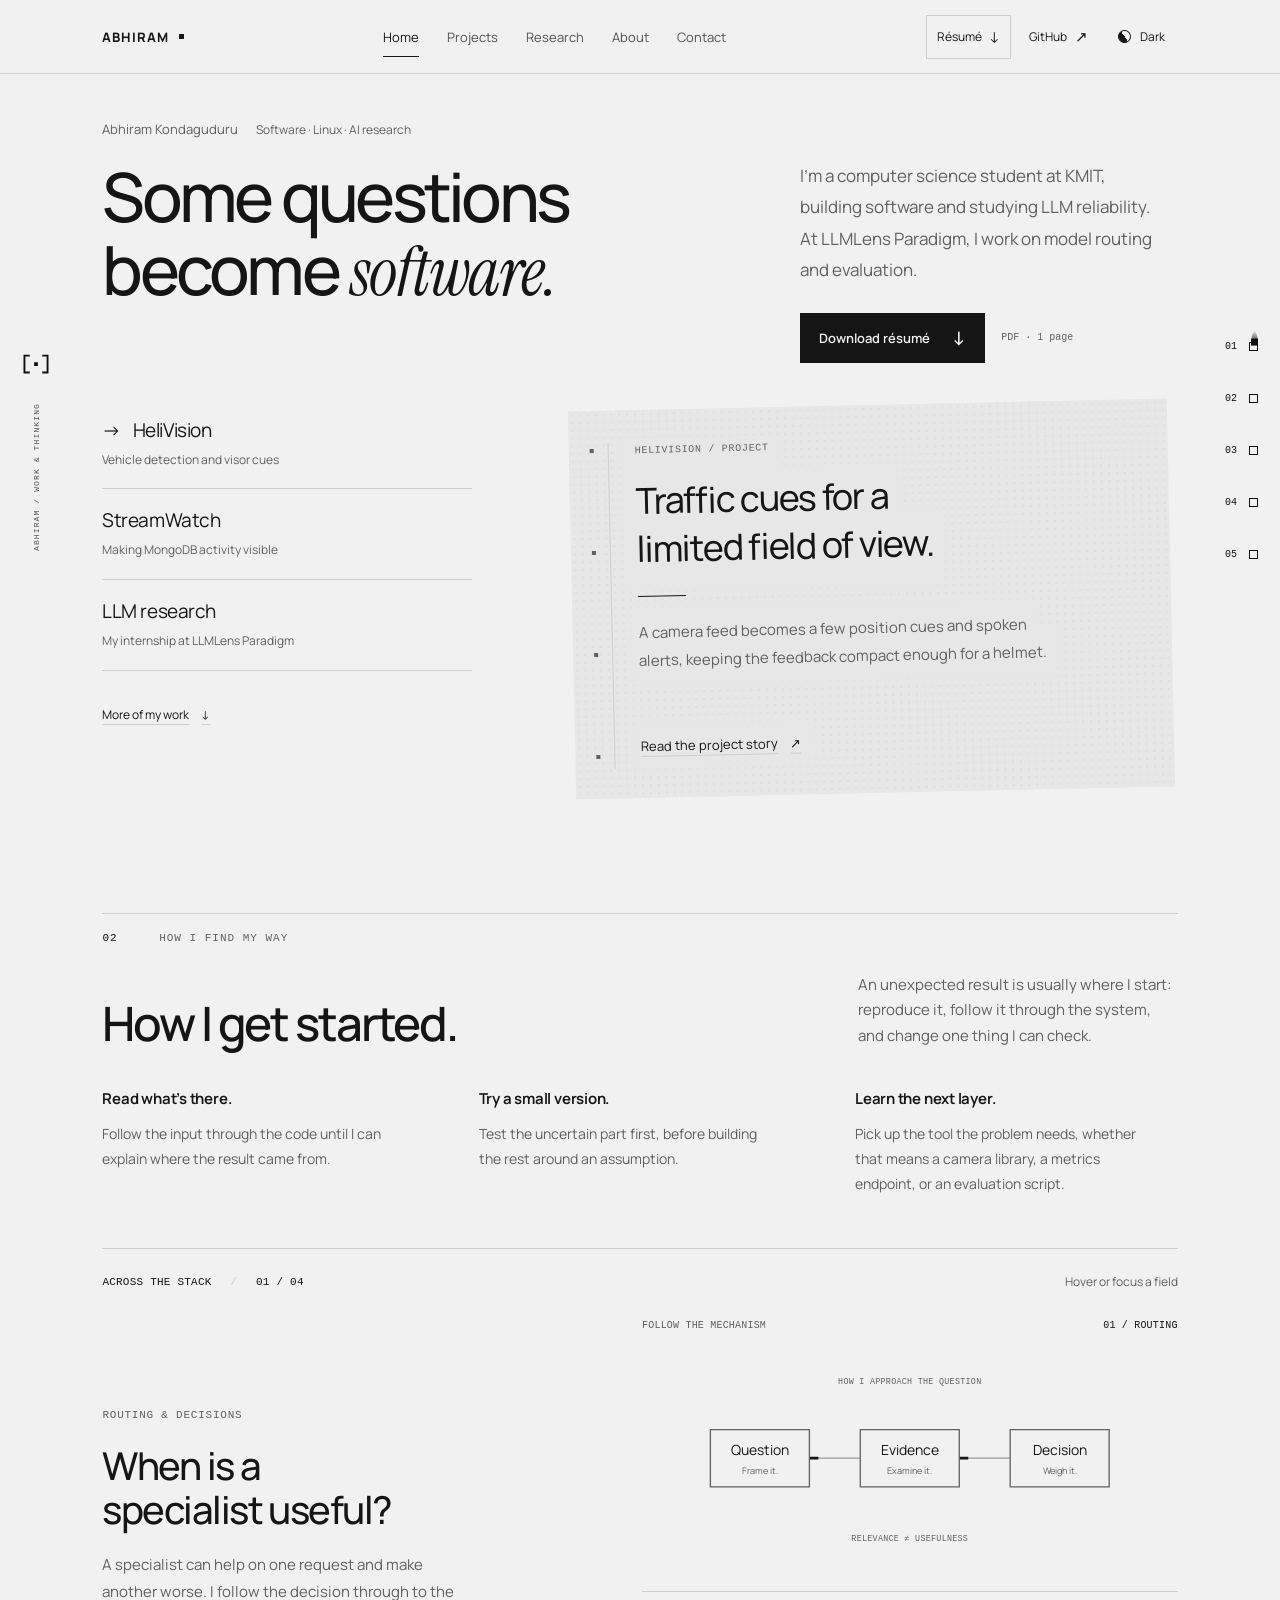
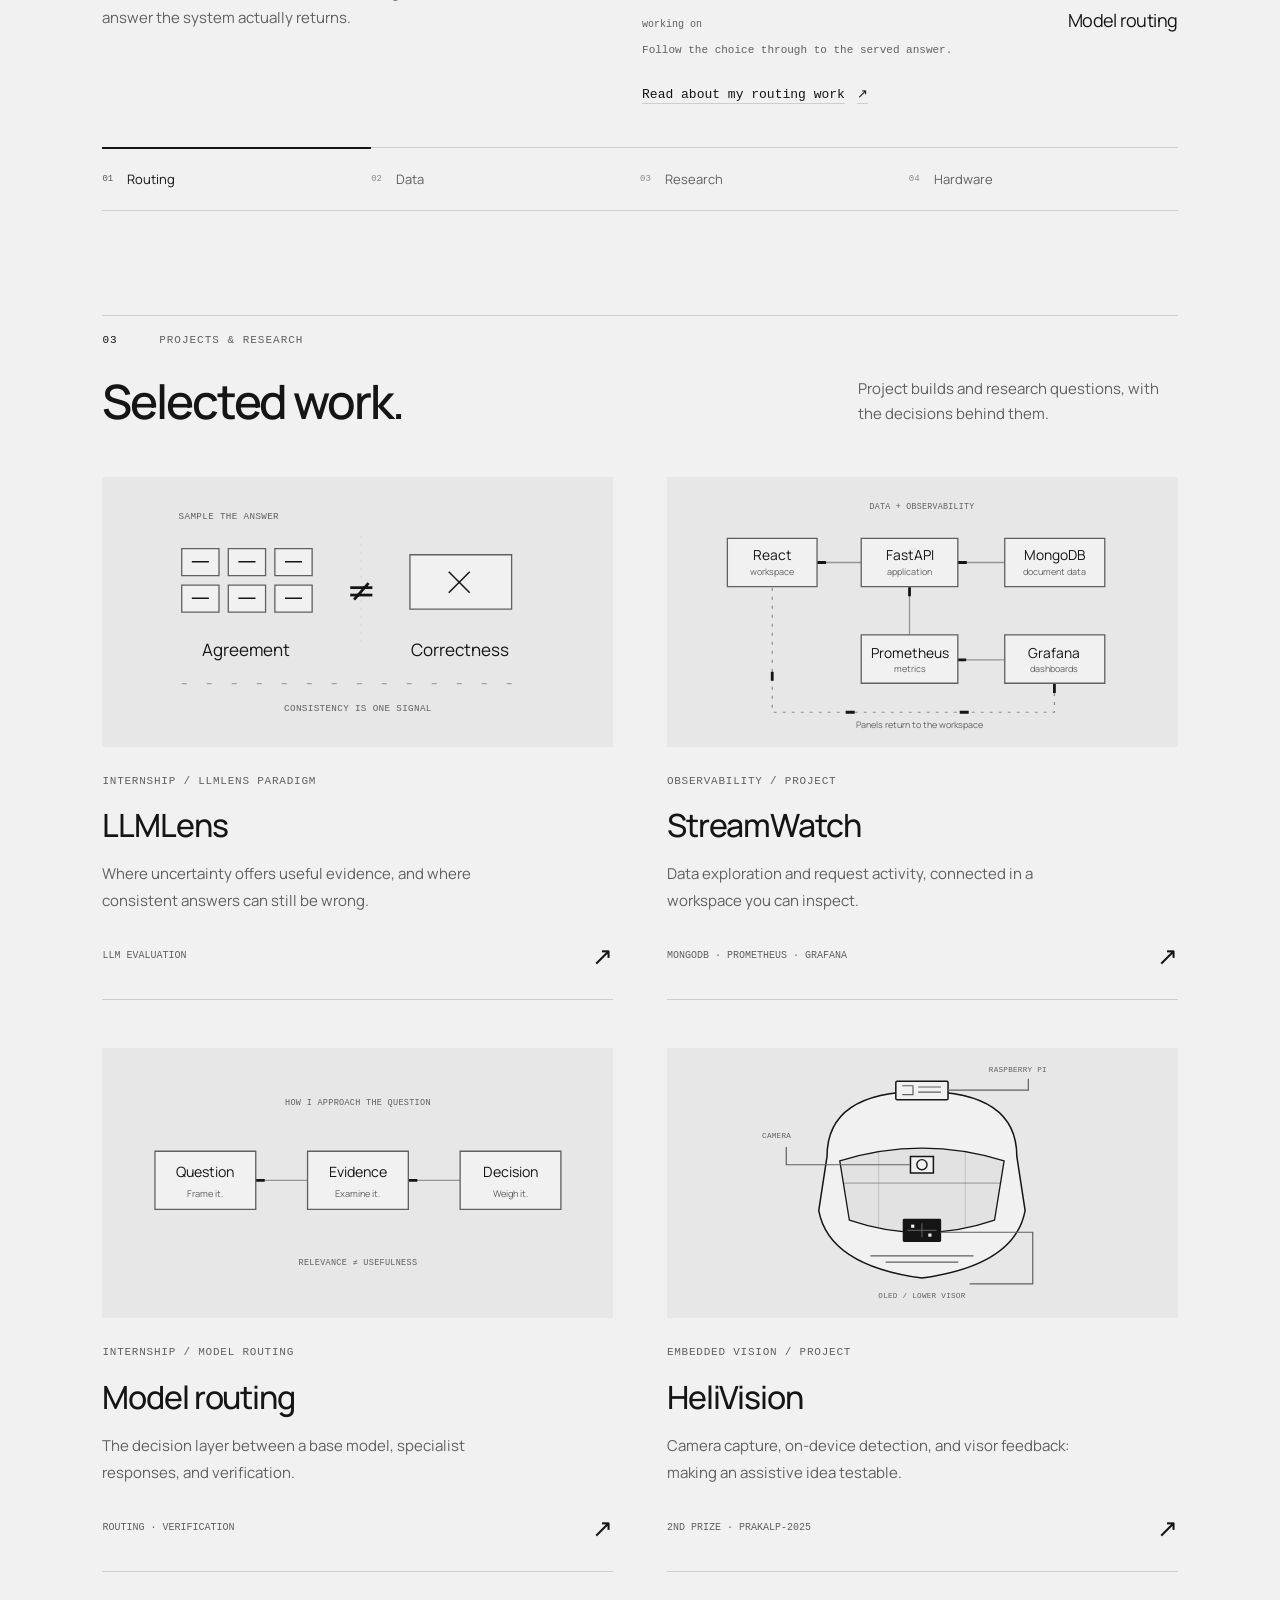
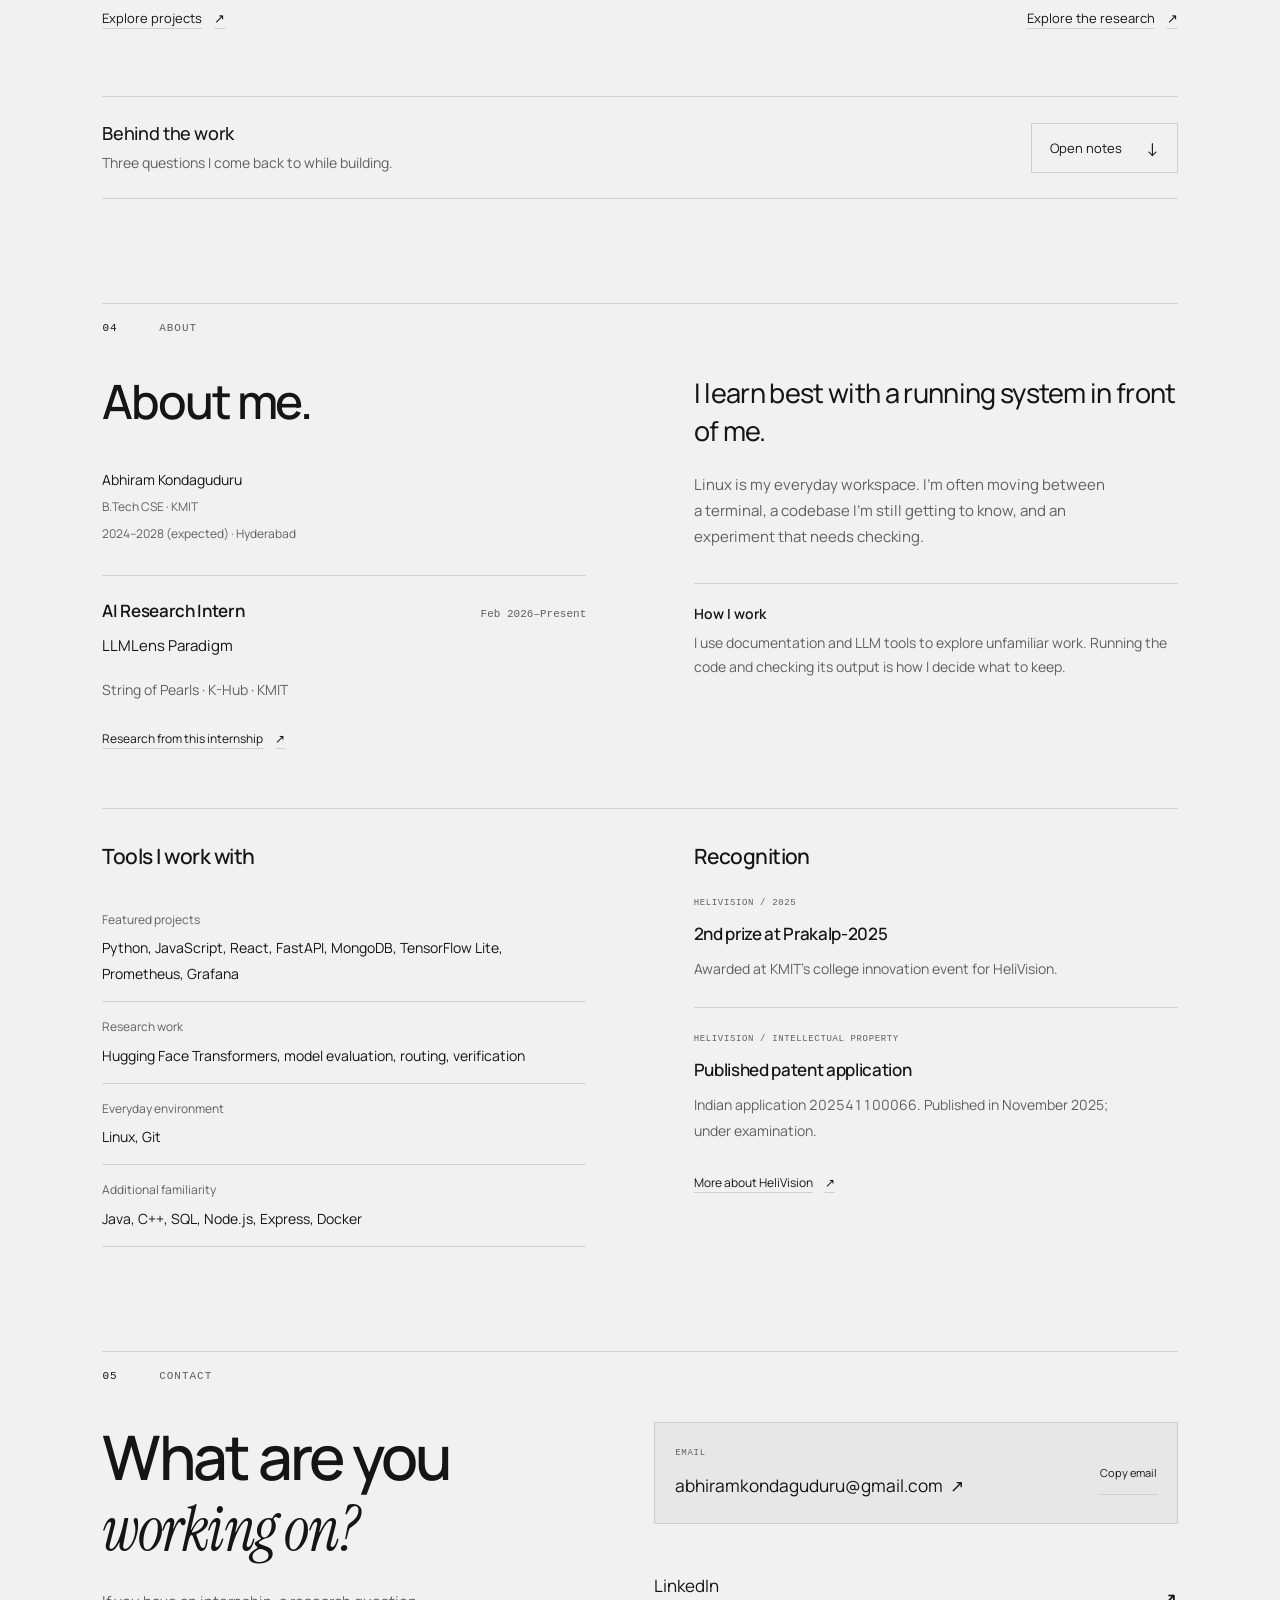
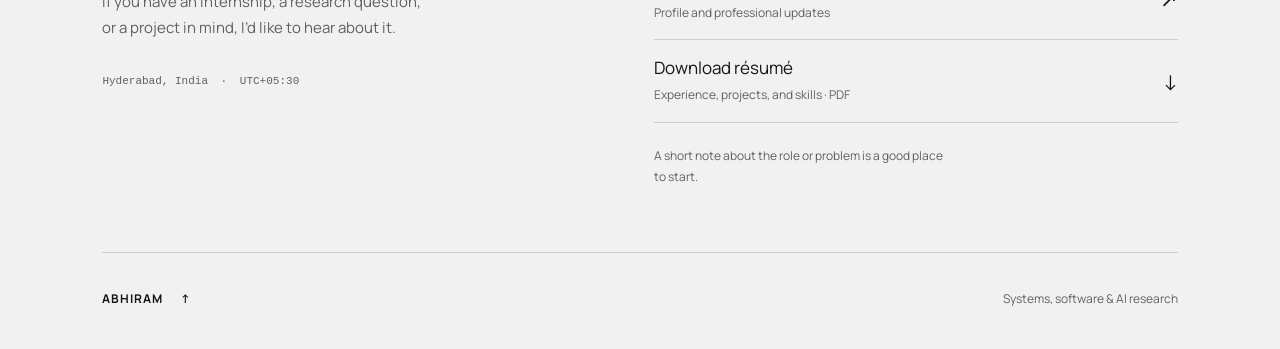
==== commit 6e726bb0: "feat: refine portfolio stories and contact flow" ====
--- a/index.html
+++ b/index.html
@@ -4,8 +4,10 @@
     <meta charset="UTF-8">
     <meta name="viewport" content="width=device-width, initial-scale=1, viewport-fit=cover">
     <meta name="description" content="Abhiram Kondaguduru, computer science student and AI research intern at LLMLens Paradigm. Projects in Linux, software systems, and LLM reliability.">
-    <meta property="og:title" content="Work &amp; thinking — Abhiram">
+    <meta property="og:title" content="Abhiram Kondaguduru — Software &amp; AI Research">
     <meta property="og:description" content="Abhiram Kondaguduru, computer science student and AI research intern at LLMLens Paradigm. Projects in Linux, software systems, and LLM reliability.">
+    <link rel="canonical" href="https://k-abhiram21.github.io/">
+    <meta name="author" content="Abhiram Kondaguduru">
     <meta property="og:type" content="website">
     <meta property="og:url" content="https://k-abhiram21.github.io/">
     <meta name="theme-color" content="#f1f1f1">
@@ -17,11 +19,11 @@
       ? theme : matchMedia('(prefers-color-scheme: dark)').matches ? 'dark' : 'light';
       })();
     </script>
-    <title>Work &amp; thinking — Abhiram</title>
+    <title>Abhiram Kondaguduru — Software &amp; AI Research</title>
     <link rel="icon" href="./favicon.svg" type="image/svg+xml">
     <link rel="preload" href="./assets/fonts/manrope-variable.ttf" as="font" type="font/ttf" crossorigin>
-    <link rel="stylesheet" href="./styles.css?v=20261023.3">
-    <script src="./app.js?v=20261023.3" defer></script>
+    <link rel="stylesheet" href="./styles.css?v=20261023.10">
+    <script src="./app.js?v=20261023.5" defer></script>
     <script src="./trails.js?v=20261023.1" defer></script>
   </head>
   <body data-page="home">
@@ -32,6 +34,7 @@
         <a class="home-link" data-page-link="home" href="./index.html#top">Home</a><a data-page-link="projects" href="./projects.html">Projects</a><a data-page-link="research" href="./research.html">Research</a><a data-scroll-link href="#about">About</a><a data-scroll-link href="#contact">Contact</a>
       </nav>
       <div class="header-tools">
+        <a class="header-resume" href="./assets/documents/abhiram-kondaguduru-resume.pdf" download="Abhiram-Kondaguduru-Resume.pdf" aria-label="Download résumé (PDF)">Résumé <span aria-hidden="true">↓</span></a>
         <a class="profile-link" href="https://github.com/k-abhiram21" target="_blank" rel="noreferrer" aria-label="Abhiram on GitHub">GitHub <span aria-hidden="true">↗</span></a><button class="theme-toggle" type="button" aria-label="Switch to dark mode" aria-pressed="false"><span class="theme-symbol" aria-hidden="true"></span><span class="theme-label">Dark</span></button>
       </div>
     </header>
@@ -60,36 +63,47 @@
           <h1 id="hero-title">
             Some questions<br>become <em>software.</em>
           </h1>
-          <p class="notebook-introduction">
-            I’m a computer science student at KMIT and an AI research intern at LLMLens Paradigm. I work with Linux, software systems, and language models.
-          </p>
+          <div class="intro-summary">
+            <p class="notebook-introduction">I’m a computer science student at KMIT, building software and studying LLM reliability. At LLMLens Paradigm, I work on model routing and evaluation.</p>
+            <div class="intro-actions">
+              <a class="button solid pixel-surface" data-pixels="follow" href="./assets/documents/abhiram-kondaguduru-resume.pdf" download="Abhiram-Kondaguduru-Resume.pdf"><canvas aria-hidden="true"></canvas><span data-shield>Download résumé <span aria-hidden="true">↓</span></span></a>
+              <span class="resume-format">PDF · 1 page</span>
+            </div>
+          </div>
         </div>
         <div class="hero-desk">
           <div class="hero-projects" role="group" aria-label="Choose a project note">
-            <button type="button" data-hero-project="helivision" aria-pressed="true" aria-controls="hero-project-note"><span>HeliVision</span><small>Vehicle detection and visor cues</small></button>
-            <button type="button" data-hero-project="streamwatch" aria-pressed="false" aria-controls="hero-project-note"><span>StreamWatch</span><small>Making MongoDB activity visible</small></button>
-            <button type="button" data-hero-project="research" aria-pressed="false" aria-controls="hero-project-note"><span>LLM research</span><small>My internship at LLMLens Paradigm</small></button>
+            <button type="button" data-hero-project="helivision" aria-pressed="true" aria-controls="hero-note-helivision"><span>HeliVision</span><small>Vehicle detection and visor cues</small></button>
+            <button type="button" data-hero-project="streamwatch" aria-pressed="false" aria-controls="hero-note-streamwatch"><span>StreamWatch</span><small>Making MongoDB activity visible</small></button>
+            <button type="button" data-hero-project="research" aria-pressed="false" aria-controls="hero-note-research"><span>LLM research</span><small>My internship at LLMLens Paradigm</small></button>
             <a class="hero-all-work text-link" href="#work">More of my work <span aria-hidden="true">↓</span></a>
           </div>
           <div class="hero-note-space">
-            <article class="hero-note pixel-surface" id="hero-project-note" aria-label="Featured project note" data-pixels="follow" data-pixel-rest="0.035" data-pixel-scroll>
+            <article class="hero-note pixel-surface" id="hero-project-note" aria-label="Featured project note" aria-live="polite" aria-atomic="true" data-pixels="follow" data-pixel-rest="0.035" data-pixel-scroll>
               <canvas aria-hidden="true"></canvas>
               <div class="note-binding" aria-hidden="true">
                 <i></i><i></i><i></i><i></i>
               </div>
-              <div class="hero-note-copy" aria-live="polite" aria-atomic="true" data-shield>
-                <p class="eyebrow" id="hero-note-label">
-                  HELIVISION / PROJECT
-                </p>
-                <h2 id="hero-note-title">
-                  Traffic cues for a limited field of view.
-                </h2>
-                <div class="note-rule" aria-hidden="true">
-                </div>
-                <p class="hero-note-description" id="hero-note-description">
-                  I’d seen how partial vision loss made vehicles on one side easy to miss. HeliVision maps detected vehicles onto a visor display and adds spoken alerts.
-                </p>
-                <a class="text-link hero-note-link" id="hero-note-link" href="./helivision.html">Read the project story <span aria-hidden="true">↗</span></a>
+              <div class="hero-note-copy" id="hero-note-helivision" data-hero-note="helivision" data-shield>
+                <p class="eyebrow">HELIVISION / PROJECT</p>
+                <h2>Traffic cues for a limited field of view.</h2>
+                <div class="note-rule" aria-hidden="true"></div>
+                <p class="hero-note-description">A camera feed becomes a few position cues and spoken alerts, keeping the feedback compact enough for a helmet.</p>
+                <a class="text-link hero-note-link" href="./helivision.html">Read the project story <span aria-hidden="true">↗</span></a>
+              </div>
+              <div class="hero-note-copy" id="hero-note-streamwatch" data-hero-note="streamwatch" data-shield hidden>
+                <p class="eyebrow">STREAMWATCH / PROJECT</p>
+                <h2>MongoDB data and activity in one workspace.</h2>
+                <div class="note-rule" aria-hidden="true"></div>
+                <p class="hero-note-description">Stored records tell one part of the story. StreamWatch connects MongoDB data exploration with the signals that show how the application is behaving.</p>
+                <a class="text-link hero-note-link" href="./streamwatch.html">Read the project story <span aria-hidden="true">↗</span></a>
+              </div>
+              <div class="hero-note-copy" id="hero-note-research" data-hero-note="research" data-shield hidden>
+                <p class="eyebrow">LLMLENS PARADIGM / INTERNSHIP</p>
+                <h2>Agreement doesn’t guarantee a correct answer.</h2>
+                <div class="note-rule" aria-hidden="true"></div>
+                <p class="hero-note-description">My internship began with detection limits. Now I’m working on the next decision: which response to use, and when another check helps.</p>
+                <a class="text-link hero-note-link" href="./research.html">Read the research notes <span aria-hidden="true">↗</span></a>
               </div>
             </article>
           </div>
@@ -104,7 +118,7 @@
             How I get started.
           </h2>
           <p>
-            I usually start by reading the code or trying to reproduce what I’m seeing. A small experiment gives me something to work with.
+            An unexpected result is usually where I start: reproduce it, follow it through the system, and change one thing I can check.
           </p>
         </div>
         <div class="thinking-grid pixel-surface" data-pixels="follow" data-pixel-strength="0.7" data-reveal>
@@ -114,7 +128,7 @@
               Read what’s there.
             </h3>
             <p>
-              How does the system work, and where does the behaviour start to differ from what I expect?
+              Follow the input through the code until I can explain where the result came from.
             </p>
           </div>
           <div>
@@ -122,7 +136,7 @@
               Try a small version.
             </h3>
             <p>
-              A trace or a small prototype gives me something concrete to test before I take the idea further.
+              Test the uncertain part first, before building the rest around an assumption.
             </p>
           </div>
           <div>
@@ -130,7 +144,7 @@
               Learn the next layer.
             </h3>
             <p>
-              HeliVision meant learning hardware. StreamWatch took me into monitoring. I’m comfortable picking up the tools a project needs.
+              Pick up the tool the problem needs, whether that means a camera library, a metrics endpoint, or an evaluation script.
             </p>
           </div>
         </div>
@@ -148,7 +162,7 @@
                 When is a<br>specialist useful?
               </h3>
               <p id="story-description">
-                I work on routing: deciding when another model’s response is worth using. Knowing the topic doesn’t necessarily mean it will give a better answer.
+                A specialist can help on one request and make another worse. I follow the decision through to the answer the system actually returns.
               </p>
             </div>
             <div class="investigation-visual" data-pixel-art>
@@ -221,7 +235,7 @@
                   <span class="readout-key" id="trace-command">working on</span><span id="trace-result">Model routing</span>
                 </div>
                 <div class="trace-detail" id="trace-detail">
-                  Choosing when to use a different response.
+                  Follow the choice through to the served answer.
                 </div>
                 <a class="text-link" id="story-link" href="./research.html#routing">Read about my routing work <span aria-hidden="true">↗</span></a>
               </div>
@@ -240,10 +254,10 @@
         </div>
         <div class="work-heading-row" data-reveal>
           <h2 id="work-title">
-            Things I’ve worked on.
+            Selected work.
           </h2>
           <p>
-            Computer vision on a Raspberry Pi, monitoring for MongoDB, and ongoing work on LLM reliability.
+            Project builds and research questions, with the decisions behind them.
           </p>
         </div>
         <div class="work-grid" data-reveal>
@@ -268,7 +282,7 @@
                 LLMLens
               </h3>
               <p>
-                Research into how well uncertainty signals help identify incorrect model answers.
+                Where uncertainty offers useful evidence, and where consistent answers can still be wrong.
               </p>
               <div class="tile-meta">
                 <span>LLM EVALUATION</span><span class="tile-arrow" aria-hidden="true">↗</span>
@@ -297,10 +311,10 @@
                 StreamWatch
               </h3>
               <p>
-                A MongoDB monitoring workspace with metrics, Grafana panels, and AI-assisted querying.
+                Data exploration and request activity, connected in a workspace you can inspect.
               </p>
               <div class="tile-meta">
-                <span>REACT · FASTAPI · MONGODB</span><span class="tile-arrow" aria-hidden="true">↗</span>
+                <span>MONGODB · PROMETHEUS · GRAFANA</span><span class="tile-arrow" aria-hidden="true">↗</span>
               </div>
             </div>
           </a>
@@ -327,7 +341,7 @@
                 Model routing
               </h3>
               <p>
-                My work on choosing when to use a different model response, as part of a team research project.
+                The decision layer between a base model, specialist responses, and verification.
               </p>
               <div class="tile-meta">
                 <span>ROUTING · VERIFICATION</span><span class="tile-arrow" aria-hidden="true">↗</span>
@@ -363,7 +377,7 @@
                 HeliVision
               </h3>
               <p>
-                A helmet prototype that turns detected vehicles into visual and spoken cues. I proposed the idea and led the software work.
+                Camera capture, on-device detection, and visor feedback: making an assistive idea testable.
               </p>
               <div class="tile-meta">
                 <span>2ND PRIZE · PRAKALP-2025</span><span class="tile-arrow" aria-hidden="true">↗</span>
@@ -376,7 +390,7 @@
         </div>
         <details class="notebook" id="notebook" data-reveal>
           <summary>
-            <span class="notebook-label">Behind the work<small>The questions and engineering habits that shape my research.</small></span><span class="notebook-action pixel-surface" data-pixels="clockwise"><canvas aria-hidden="true"></canvas><span data-shield><span class="when-closed">Open notes</span><span class="when-open">Close notes</span><i aria-hidden="true">↓</i></span></span>
+            <span class="notebook-label">Behind the work<small>Three questions I come back to while building.</small></span><span class="notebook-action pixel-surface" data-pixels="clockwise"><canvas aria-hidden="true"></canvas><span data-shield><span class="when-closed">Open notes</span><span class="when-open">Close notes</span><i aria-hidden="true">↓</i></span></span>
           </summary>
           <div class="notebook-body">
             <div>
@@ -384,7 +398,7 @@
                 Why the obvious choice can fail.
               </h3>
               <p>
-                A model can know the subject and still give a poor answer. That’s part of what interests me about routing. My work involves looking at the choices the system makes, investigating the ones that look wrong, and checking whether a change actually helps with the task.
+                A higher score or a more specialised component is only useful if it improves the result of the task. I try to make that comparison explicit before adding complexity.
               </p>
               <a class="text-link" href="./research.html#routing-policy">How I frame the question <span aria-hidden="true">↗</span></a>
             </div>
@@ -393,7 +407,7 @@
                 What I look for in a failure.
               </h3>
               <p>
-                When the output isn’t what I expected, I go back through the implementation and the assumptions behind it. Sometimes the problem is in my code; sometimes the idea needs work. I want to understand which before adding another component or running another experiment.
+                The first useful question is often whether the code did what I intended. Once that is clear, I can decide whether to fix the implementation or revisit the idea.
               </p>
               <a class="text-link" href="./research.html#routing-verifier">Lessons from debugging <span aria-hidden="true">↗</span></a>
             </div>
@@ -402,7 +416,7 @@
                 Checking the experiment itself.
               </h3>
               <p>
-                The evaluation code needs debugging too. I spend time checking what a comparison is measuring and whether it answers the question we started with. It’s easy to focus on a result and overlook the machinery that produced it; working on that machinery is part of my role.
+                A result depends on the machinery that measures it. I check the inputs, the comparison, and the scoring code before treating a number as evidence.
               </p>
               <a class="text-link" href="./research.html#routing-benchmark">My evaluation work <span aria-hidden="true">↗</span></a>
             </div>
@@ -429,23 +443,22 @@
               </div>
               <p class="experience-company">LLMLens Paradigm</p>
               <p class="experience-affiliation">String of Pearls · K-Hub · KMIT</p>
-              <p>My internship covers the LLM research on this site: studying uncertainty-based hallucination detection, followed by routing, verification, and evaluation work with the team.</p>
               <a class="text-link" href="./research.html">Research from this internship <span aria-hidden="true">↗</span></a>
             </article>
           </div>
           <div class="about-copy">
             <p class="about-lead">
-              I like working on problems where I have to understand a few different layers.
+              I learn best with a running system in front of me.
             </p>
             <p>
-              I use Linux day to day. Most of my project work is in software and AI research, although HeliVision gave me a reason to learn Raspberry Pi and hardware integration.
+              Linux is my everyday workspace. I’m often moving between a terminal, a codebase I’m still getting to know, and an experiment that needs checking.
             </p>
             <div class="context-row">
               <h3>
                 How I work
               </h3>
               <p>
-                I use documentation, experiments, and LLM tools as I go. I’m usually switching between reading someone else’s code and trying a change myself.
+                I use documentation and LLM tools to explore unfamiliar work. Running the code and checking its output is how I decide what to keep.
               </p>
             </div>
 
@@ -455,19 +468,18 @@
           <div class="skills-overview" aria-labelledby="skills-title">
             <h3 id="skills-title">Tools I work with</h3>
             <dl class="skills-list">
-              <div><dt>Languages</dt><dd>Python, Java, C++, JavaScript, SQL</dd></div>
-              <div><dt>Web &amp; data</dt><dd>React, FastAPI, Node.js, Express, MongoDB</dd></div>
-              <div><dt>AI &amp; evaluation</dt><dd>Hugging Face Transformers, TensorFlow Lite, model evaluation, routing</dd></div>
-              <div><dt>Systems &amp; tooling</dt><dd>Linux, Git, Docker, Prometheus, Grafana</dd></div>
+              <div><dt>Featured projects</dt><dd>Python, JavaScript, React, FastAPI, MongoDB, TensorFlow Lite, Prometheus, Grafana</dd></div>
+              <div><dt>Research work</dt><dd>Hugging Face Transformers, model evaluation, routing, verification</dd></div>
+              <div><dt>Everyday environment</dt><dd>Linux, Git</dd></div>
+              <div><dt>Additional familiarity</dt><dd>Java, C++, SQL, Node.js, Express, Docker</dd></div>
             </dl>
-            <p class="skills-context">Used across my <a href="./projects.html">projects</a> and <a href="./research.html">research work</a>.</p>
           </div>
           <div class="recognition-overview" aria-labelledby="recognition-title">
             <h3 id="recognition-title">Recognition</h3>
             <article class="recognition-entry">
               <p class="eyebrow">HELIVISION / 2025</p>
               <h4>2nd prize at Prakalp-2025</h4>
-              <p>Our team’s helmet prototype won second prize at KMIT’s college innovation event.</p>
+              <p>Awarded at KMIT’s college innovation event for HeliVision.</p>
             </article>
             <article class="recognition-entry">
               <p class="eyebrow">HELIVISION / INTELLECTUAL PROPERTY</p>
@@ -483,23 +495,24 @@
           <span><b>05</b> CONTACT</span>
         </div>
         <div class="contact-grid" data-reveal>
-          <div>
-            <h2 id="contact-title">
-              Let’s talk.
-            </h2>
-            <p class="contact-kicker">
-              Have something in mind?
-            </p>
-          </div>
-          <div>
-            <p>
-              You can reach me by email or LinkedIn for projects, research, or work opportunities.
-            </p>
-            <a class="button solid pixel-surface" data-invert-surface href="mailto:abhiramkondaguduru@gmail.com" data-pixels="follow"><canvas aria-hidden="true"></canvas><span data-shield>Write me an email<span aria-hidden="true">↗</span></span></a>
-            <p class="contact-address">
-              abhiramkondaguduru<wbr>@gmail.com
-            </p>
-            <a class="text-link contact-linkedin" href="https://www.linkedin.com/in/abhiram-kondaguduru" target="_blank" rel="noreferrer">Connect on LinkedIn <span aria-hidden="true">↗</span></a>
+          <div class="contact-introduction">
+            <h2 id="contact-title">What are you<br><em>working on?</em></h2>
+            <p class="contact-invitation">If you have an internship, a research question, or a project in mind, I’d like to hear about it.</p>
+            <p class="contact-location">Hyderabad, India <span aria-hidden="true">·</span> UTC+05:30</p>
+          </div>
+          <div class="contact-options">
+            <div class="contact-email-row pixel-surface" data-pixels="follow" data-pixel-rest="0.02">
+              <canvas aria-hidden="true"></canvas>
+              <div data-shield>
+                <p class="contact-channel">EMAIL</p>
+                <a class="contact-email" href="mailto:abhiramkondaguduru@gmail.com">abhiramkondaguduru<wbr>@gmail.com <span aria-hidden="true">↗</span></a>
+              </div>
+              <button class="copy-email" type="button" data-copy-email aria-label="Copy email address">Copy email</button>
+            </div>
+            <p class="copy-feedback" role="status" aria-live="polite"></p>
+            <a class="contact-option" href="https://www.linkedin.com/in/abhiram-kondaguduru" target="_blank" rel="noreferrer"><span>LinkedIn<small>Profile and professional updates</small></span><span aria-hidden="true">↗</span></a>
+            <a class="contact-option" href="./assets/documents/abhiram-kondaguduru-resume.pdf" download="Abhiram-Kondaguduru-Resume.pdf"><span>Download résumé<small>Experience, projects, and skills · PDF</small></span><span aria-hidden="true">↓</span></a>
+            <p class="contact-note">A short note about the role or problem is a good place to start.</p>
           </div>
         </div>
         <footer class="site-footer">
--- a/styles.css
+++ b/styles.css
@@ -668,3 +668,105 @@
  .patent-record{padding-left:18px;margin-top:28px}
  .patent-record>p:not(.eyebrow){font-size:13px}
 }
+
+/* Case-study entry points keep evidence and source access easy to scan. */
+.hero-note-copy[hidden]{display:none}
+.case-outcome{margin-top:28px;max-width:78ch}
+.case-outcome>p:last-child{font-size:15px;line-height:1.85;color:var(--ink);margin-top:10px}
+.case-intro .source-row{max-width:950px;margin-top:20px}
+@media(max-width:700px){.case-outcome{margin-top:24px}.case-outcome>p:last-child{font-size:15px}.case-intro .source-row{gap:4px}}
+
+/* Project media stays in the case studies; the overview remains easy to skim. */
+.project-media{margin-top:64px;padding-top:36px;border-top:1px solid var(--line);scroll-margin-top:-48px}
+.media-intro{display:grid;grid-template-columns:1fr 1fr;gap:9%;align-items:start;margin-bottom:28px}
+.media-intro h2{font-size:clamp(29px,3vw,42px);letter-spacing:-.035em;line-height:1.2}
+.media-intro>p{max-width:53ch;font-size:15px;line-height:1.85;color:var(--muted)}
+.media-pair{display:grid;grid-template-columns:1fr 1fr;gap:28px;align-items:start}
+.media-pair figure{margin:0;min-width:0}
+.helmet-media{grid-template-columns:1.8fr 1fr}
+.media-image{position:relative;display:flex;align-items:center;justify-content:center;overflow:hidden;border:1px solid var(--line);background:#191b1f;cursor:zoom-in}
+.media-image img{display:block;width:100%;height:100%;object-fit:contain}
+.helmet-media .media-image{height:clamp(260px,29vw,370px)}
+.visor-view{padding:0}
+.visor-view img{object-fit:cover;object-position:50% 58%}
+.workspace-media .media-image{aspect-ratio:16/10;padding:14px 14px 42px}
+.app-capture{background:#f8fafc}
+.media-expand{position:absolute;bottom:0;right:0;display:flex;align-items:center;min-height:36px;padding:8px 12px;background:var(--surface);color:var(--ink);font:10px/1.6 var(--mono);border-top:1px solid var(--line);border-left:1px solid var(--line)}
+.media-image:hover .media-expand,.media-image:focus-visible .media-expand{background:var(--ink);color:var(--surface)}
+.media-pair figcaption{margin-top:16px;max-width:61ch;font-size:13px;line-height:1.85;color:var(--muted)}
+.media-label{display:block;margin-bottom:6px;font:9px/1.8 var(--mono);letter-spacing:.07em;color:var(--ink)}
+.media-footnote{font:10px/1.8 var(--mono);color:var(--muted);margin-top:22px}
+.media-viewer{width:min(1320px,calc(100vw - 40px));max-width:none;max-height:calc(100svh - 40px);padding:0;border:1px solid var(--line);background:var(--surface);color:var(--ink)}
+.media-viewer::backdrop{background:rgb(0 0 0 / .82)}
+.media-viewer-bar{display:flex;align-items:center;justify-content:space-between;gap:24px;padding:8px 18px;border-bottom:1px solid var(--line)}
+.media-viewer h2{font-size:14px;letter-spacing:0;line-height:1.6;font-weight:600;text-wrap:initial}
+.media-viewer-actions{display:flex;gap:20px;flex-shrink:0}
+.media-viewer button{min-height:44px;padding:8px 0;border:0;background:transparent;font-size:12px}
+.media-viewer button:hover{text-decoration:underline;text-underline-offset:5px}
+.media-viewer-stage{display:flex;align-items:flex-start;justify-content:center;overflow:auto;max-height:calc(100svh - 150px);padding:18px;background:var(--panel);overscroll-behavior:contain}
+.media-viewer-stage img{display:block;max-width:100%;max-height:calc(100svh - 190px);width:auto;height:auto;margin:auto}
+.media-viewer-stage.is-zoomed{display:block}
+.media-viewer-stage.is-zoomed img{max-width:none;max-height:none;margin:0 auto}
+.media-open{overflow:hidden}
+@media(max-width:700px){
+ .project-media{margin-top:40px;padding-top:28px}
+ .media-intro{grid-template-columns:1fr;gap:18px;margin-bottom:24px}
+ .media-pair,.helmet-media{grid-template-columns:1fr;gap:30px}
+ .helmet-media .media-image{width:100%;height:auto;min-height:0;aspect-ratio:16/10}
+ .helmet-media .visor-view{aspect-ratio:4/5;height:auto;max-height:460px}
+ .visor-view img{height:100%;object-fit:cover;object-position:50% 58%}
+ .helmet-media figure:last-child{padding-top:24px;border-top:1px solid var(--line)}
+ .workspace-media .media-image{padding:10px 10px 38px}
+ .media-viewer{width:calc(100vw - 16px);max-height:calc(100svh - 16px)}
+ .media-viewer-bar{padding:7px 12px;gap:14px;align-items:flex-start}
+ .media-viewer h2{padding-top:10px;font-size:12px;max-width:25ch}
+ .media-viewer-actions{gap:16px}
+ .media-viewer-stage{padding:8px;max-height:calc(100svh - 130px)}
+}
+
+/* Immediate résumé access and a contact section with clear next actions. */
+.header-resume{display:inline-flex;align-items:center;justify-content:center;gap:7px;min-height:44px;padding:8px 10px;border:1px solid var(--chrome-line);font-size:12px;white-space:nowrap}
+.header-resume:hover,.header-resume:focus-visible{border-color:currentColor}
+.header-resume>span{font-size:15px}
+.intro-summary{min-width:0}
+.intro-actions{display:flex;align-items:center;flex-wrap:wrap;gap:10px 16px;margin-top:20px}
+.intro-actions .button{min-width:0;padding:14px 18px;min-height:50px}
+.intro-actions .button>span{gap:22px}
+.resume-format{font:10px/1.8 var(--mono);color:var(--muted)}
+.contact-grid{grid-template-columns:1fr 1.15fr;gap:9%;padding-top:40px}
+.contact-introduction .contact-invitation{margin-top:24px;max-width:36ch}
+.contact-grid .contact-location{margin-top:30px;font:11px/1.9 var(--mono);color:var(--muted)}
+.contact-location>span{padding:0 6px}
+.contact-email-row{display:flex;align-items:center;justify-content:space-between;gap:16px;padding:22px 20px;background:var(--panel);border:1px solid var(--line)}
+.contact-email-row>div{min-width:0}
+.contact-channel{font:9px/1.8 var(--mono);letter-spacing:.08em;color:var(--muted);margin-bottom:9px}
+.contact-email{font-size:clamp(15px,1.35vw,20px);line-height:1.8;overflow-wrap:anywhere}
+.contact-email:hover{text-decoration:underline;text-underline-offset:5px}
+.contact-email>span{display:inline-block;padding-left:4px}
+.copy-email{flex-shrink:0;min-height:44px;padding:10px 0;border:0;border-bottom:1px solid var(--line);background:transparent;font:11px var(--sans)}
+.copy-email:hover,.copy-email:focus-visible{border-color:var(--ink)}
+.contact-options>.copy-feedback{min-height:18px;margin:6px 0 10px;font:11px/1.6 var(--sans);color:var(--muted)}
+.contact-option{display:flex;align-items:center;justify-content:space-between;gap:24px;min-height:82px;padding:16px 0;border-bottom:1px solid var(--line);font-size:17px}
+.contact-option small{display:block;margin-top:6px;font-size:12px;line-height:1.7;color:var(--muted)}
+.contact-option>span:last-child{font-size:21px;transition:transform .2s var(--ease)}
+.contact-option:hover>span:last-child{transform:translate(2px,-2px)}
+.contact-options>.contact-note{margin-top:22px;max-width:47ch}
+@media(min-width:701px) and (max-width:1100px){
+ .header-resume{font-size:11px;padding:8px}
+ .contact-email-row{flex-direction:column;align-items:flex-start;gap:6px;padding:18px}
+ .copy-email{align-self:flex-end}
+}
+@media(max-width:700px){
+ .header-tools{gap:7px}.header-resume{font-size:11px;padding:8px}
+ .header-resume>span{display:none}
+ .intro-actions{margin-top:18px;gap:12px 16px}
+ .contact-grid{grid-template-columns:1fr;gap:30px}
+ .contact-grid .contact-location{margin-top:22px;margin-bottom:0}
+ .contact-email-row{flex-direction:column;align-items:flex-start;gap:6px;padding:18px}
+ .contact-email{font-size:16px}
+ .contact-email-row .copy-email{align-self:flex-end}
+ .contact-option{min-height:80px;font-size:17px}
+}
+@media(max-width:370px){
+ .header-tools{gap:5px}.header-resume{font-size:10px;padding:8px 6px}
+}
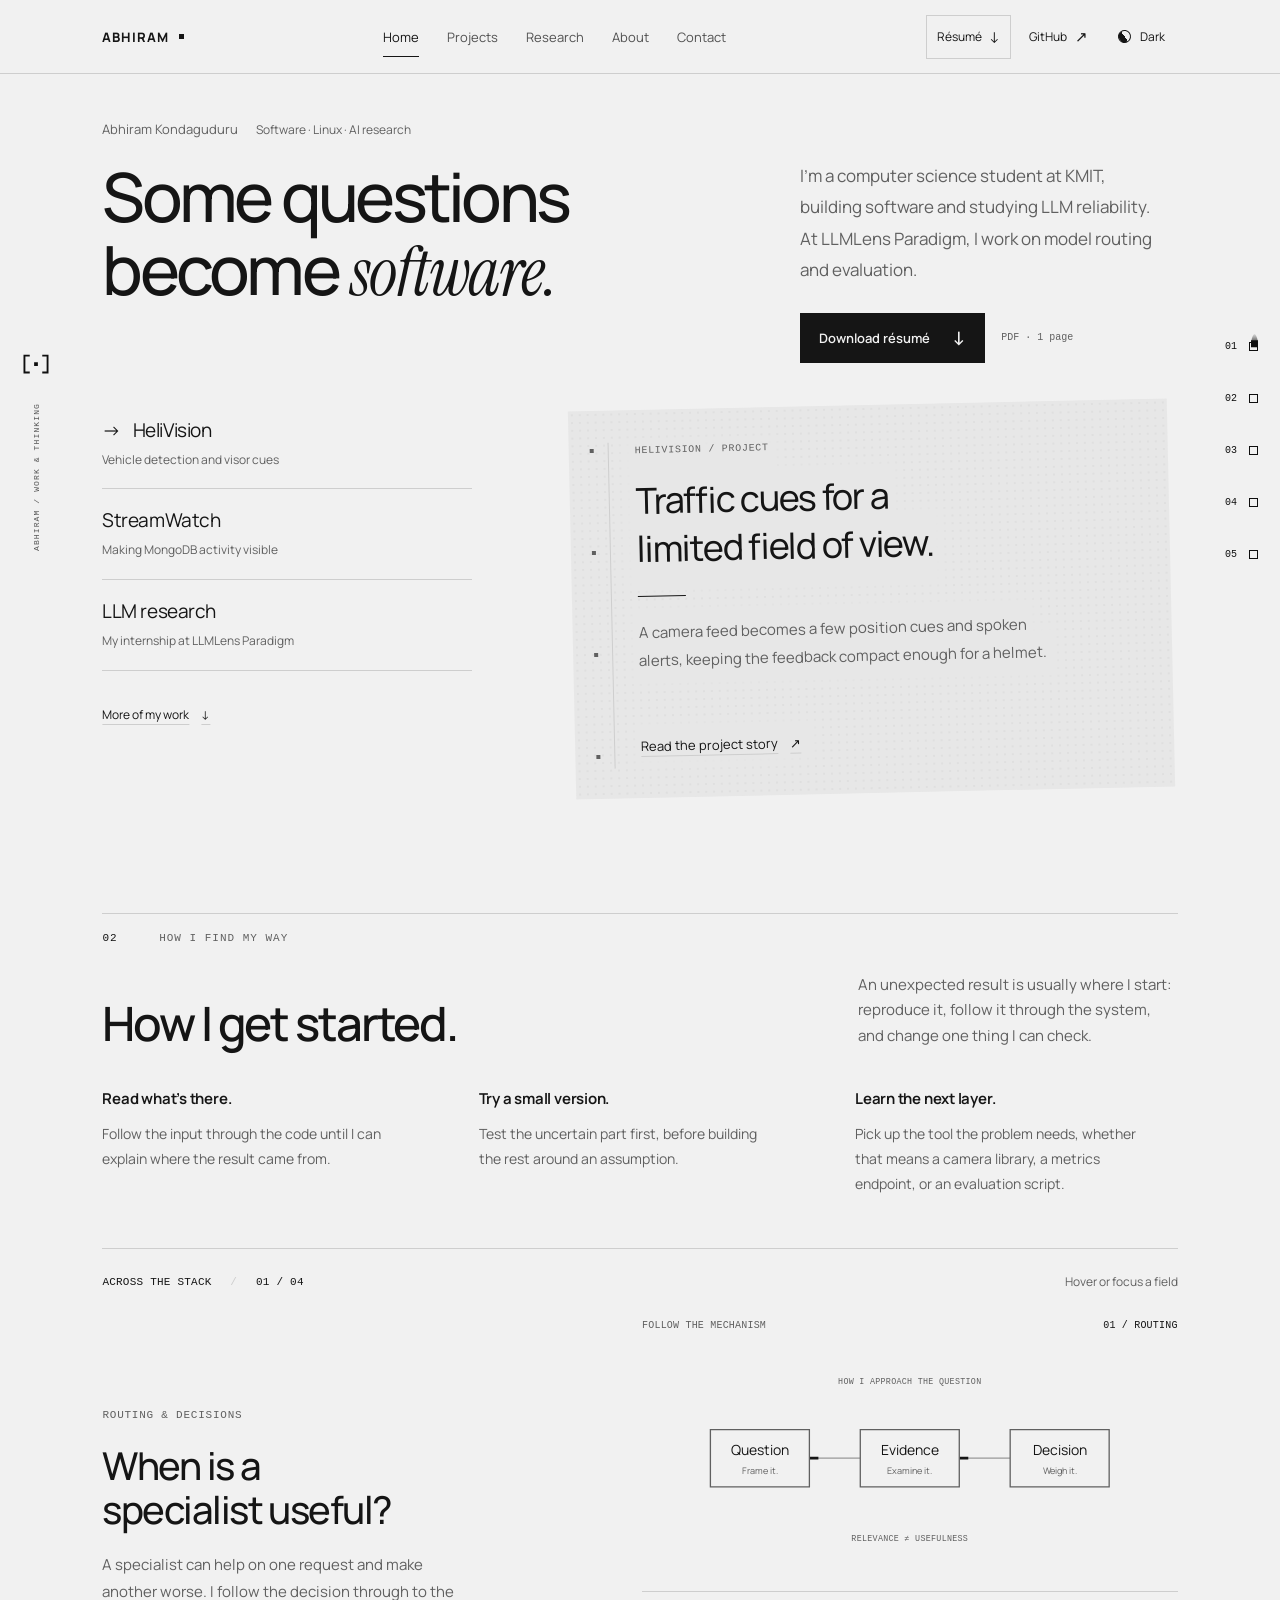
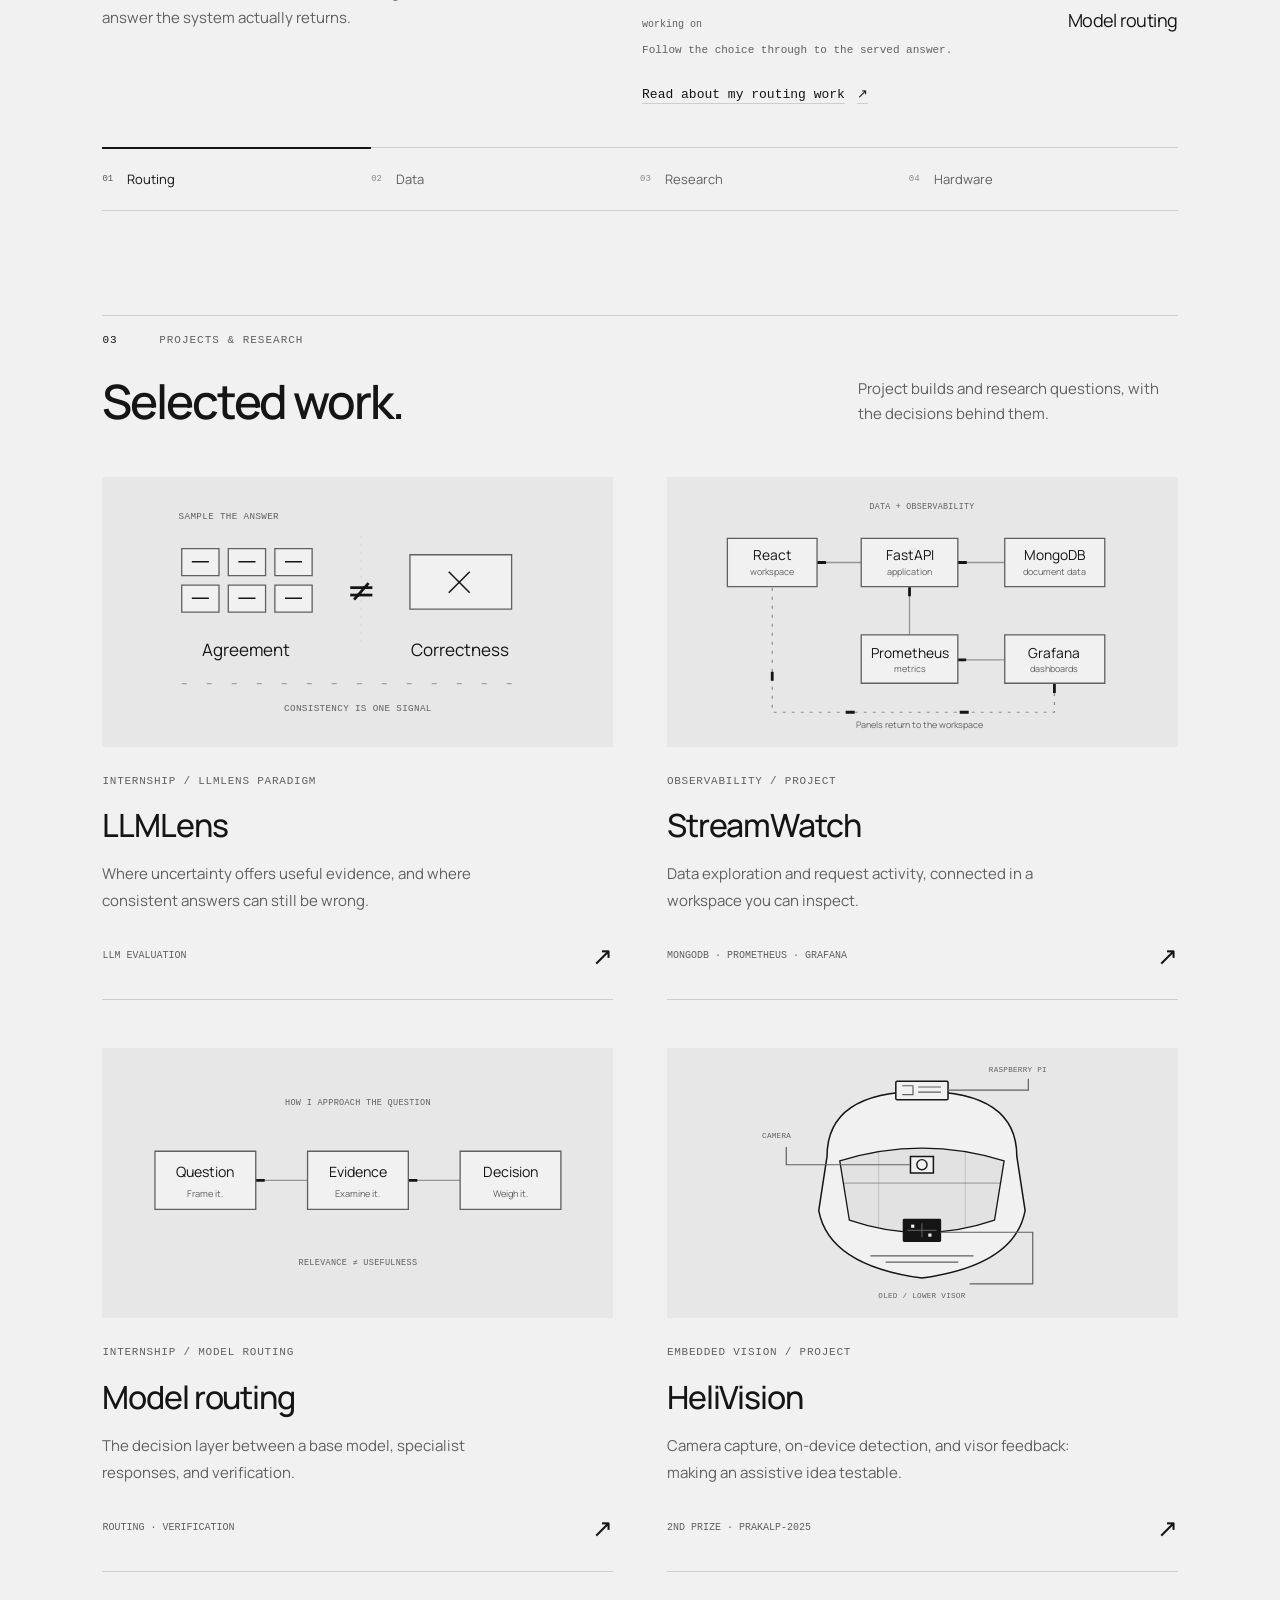
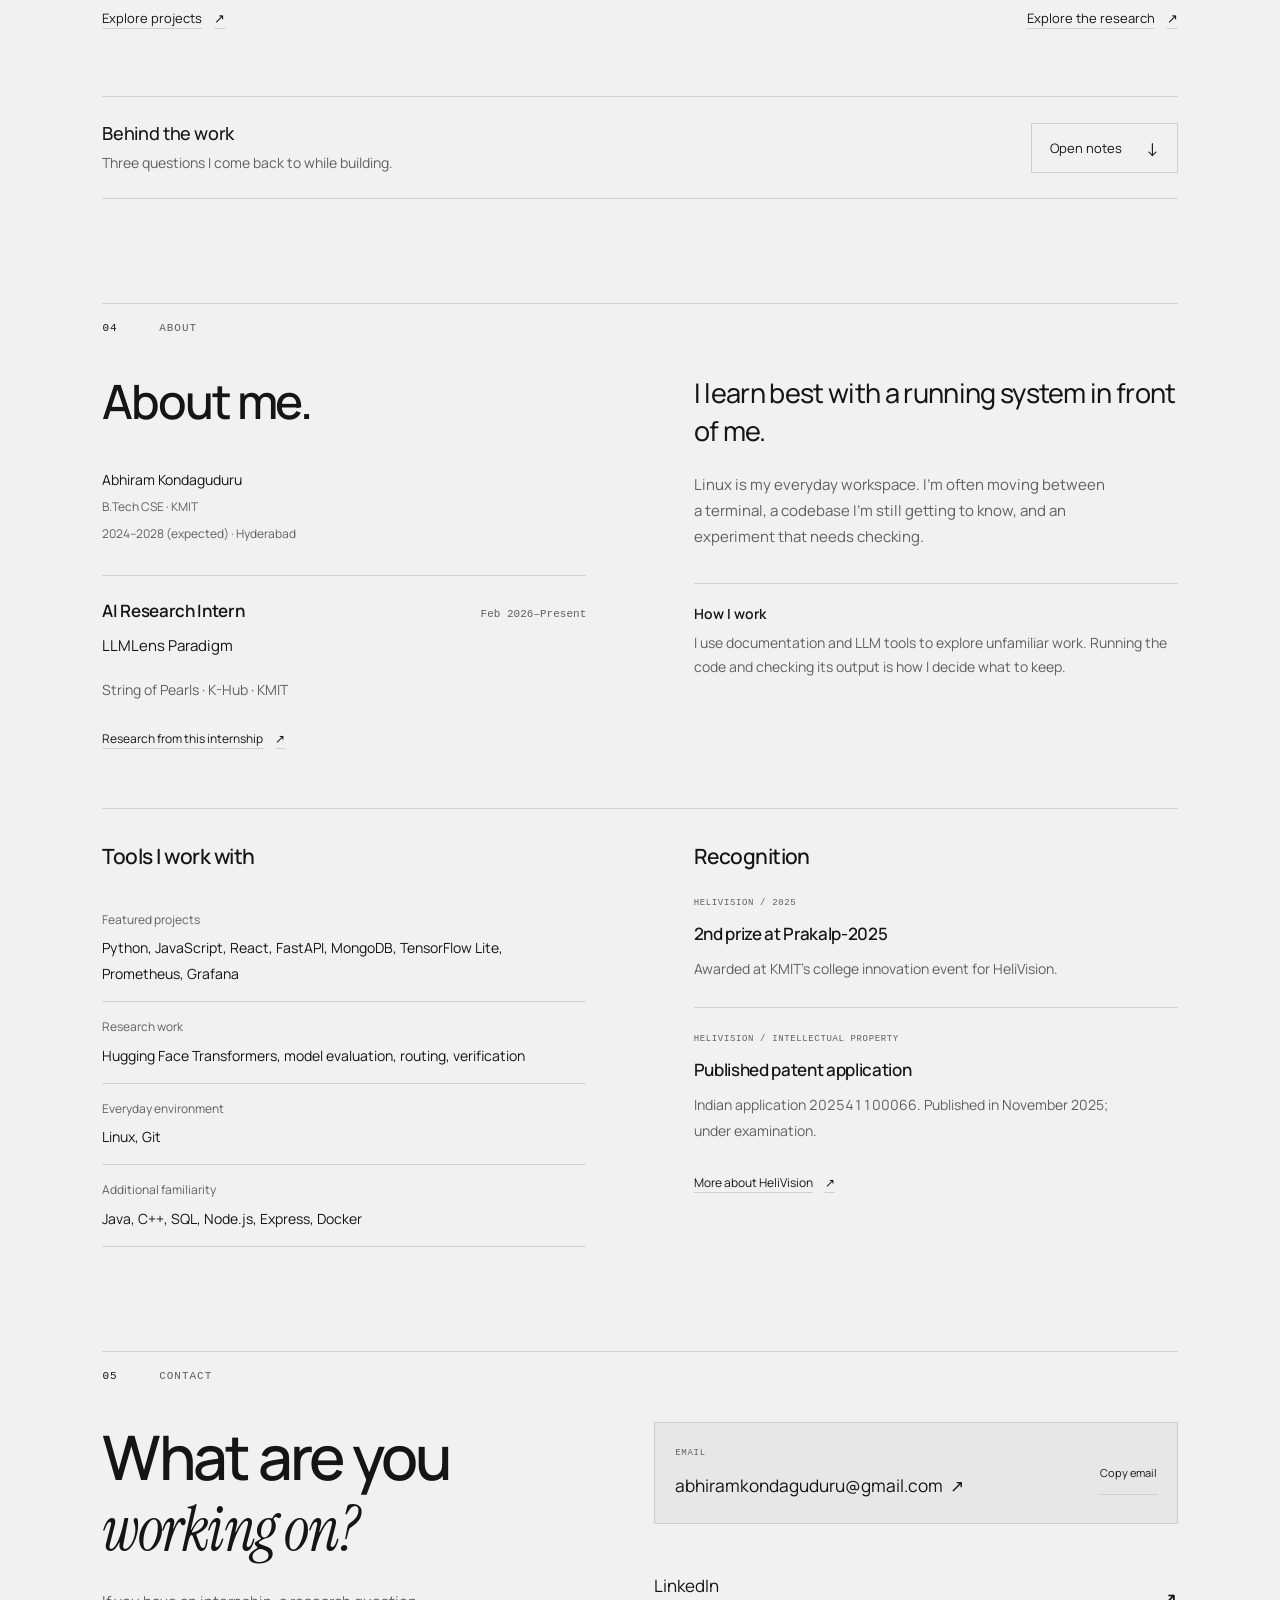
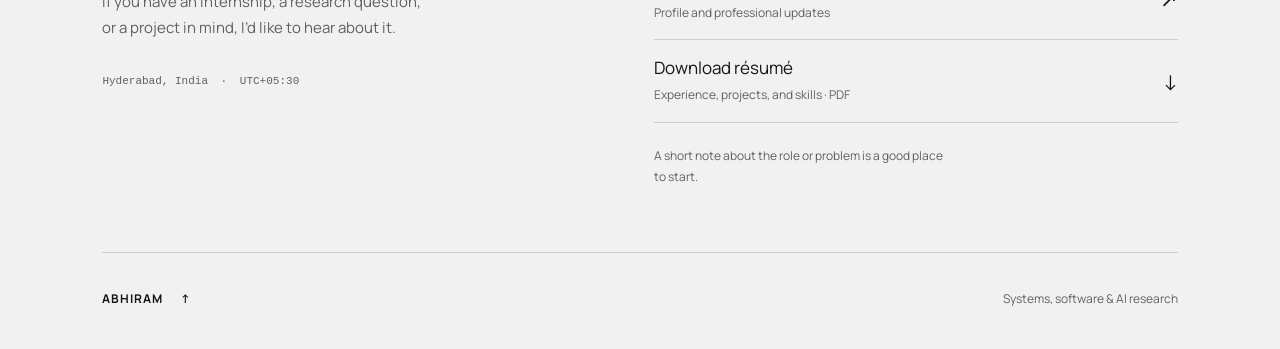
==== commit 5b8ed863: "feat: add private portfolio visit and engagement analytics" ====
--- a/index.html
+++ b/index.html
@@ -25,6 +25,7 @@
     <link rel="stylesheet" href="./styles.css?v=20261023.10">
     <script src="./app.js?v=20261023.5" defer></script>
     <script src="./trails.js?v=20261023.1" defer></script>
+    <script src="./analytics.js?v=20261024.1" defer></script>
   </head>
   <body data-page="home">
     <a class="skip-link" href="#main">Skip to content</a>
